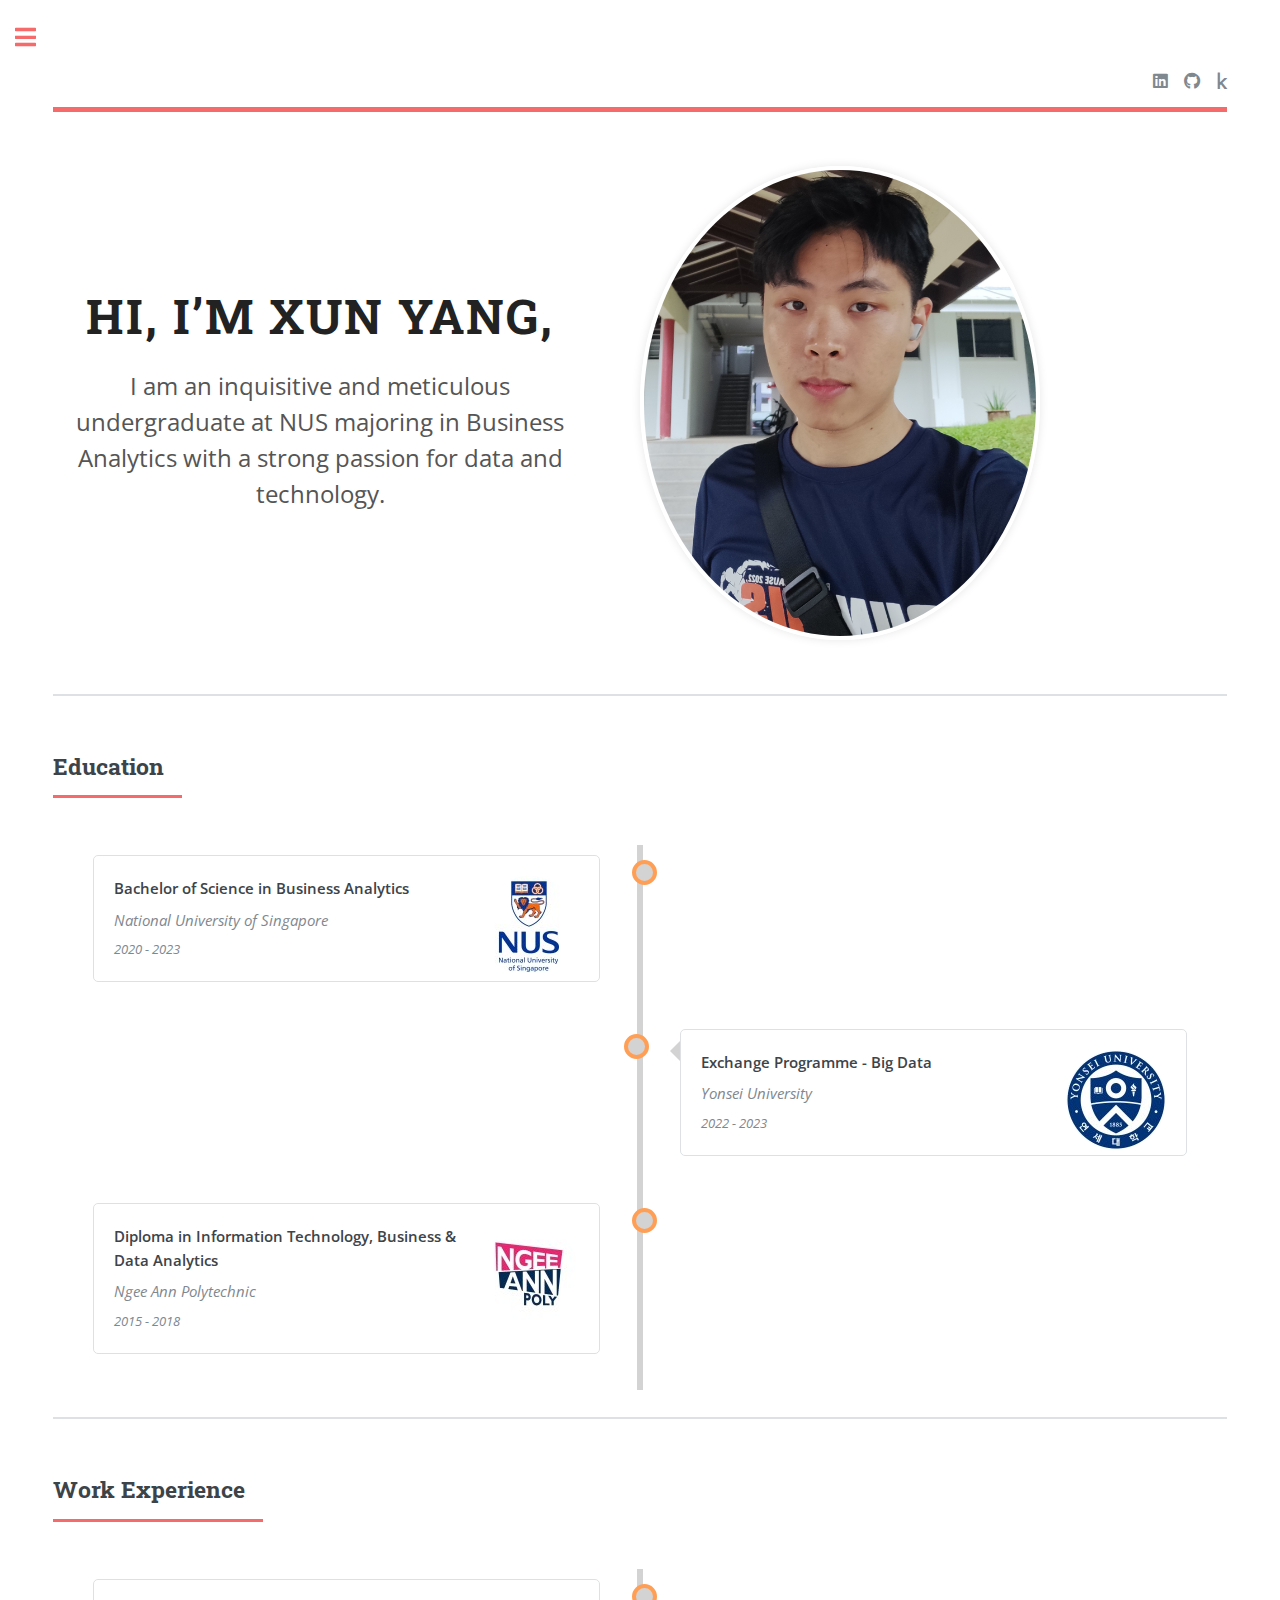
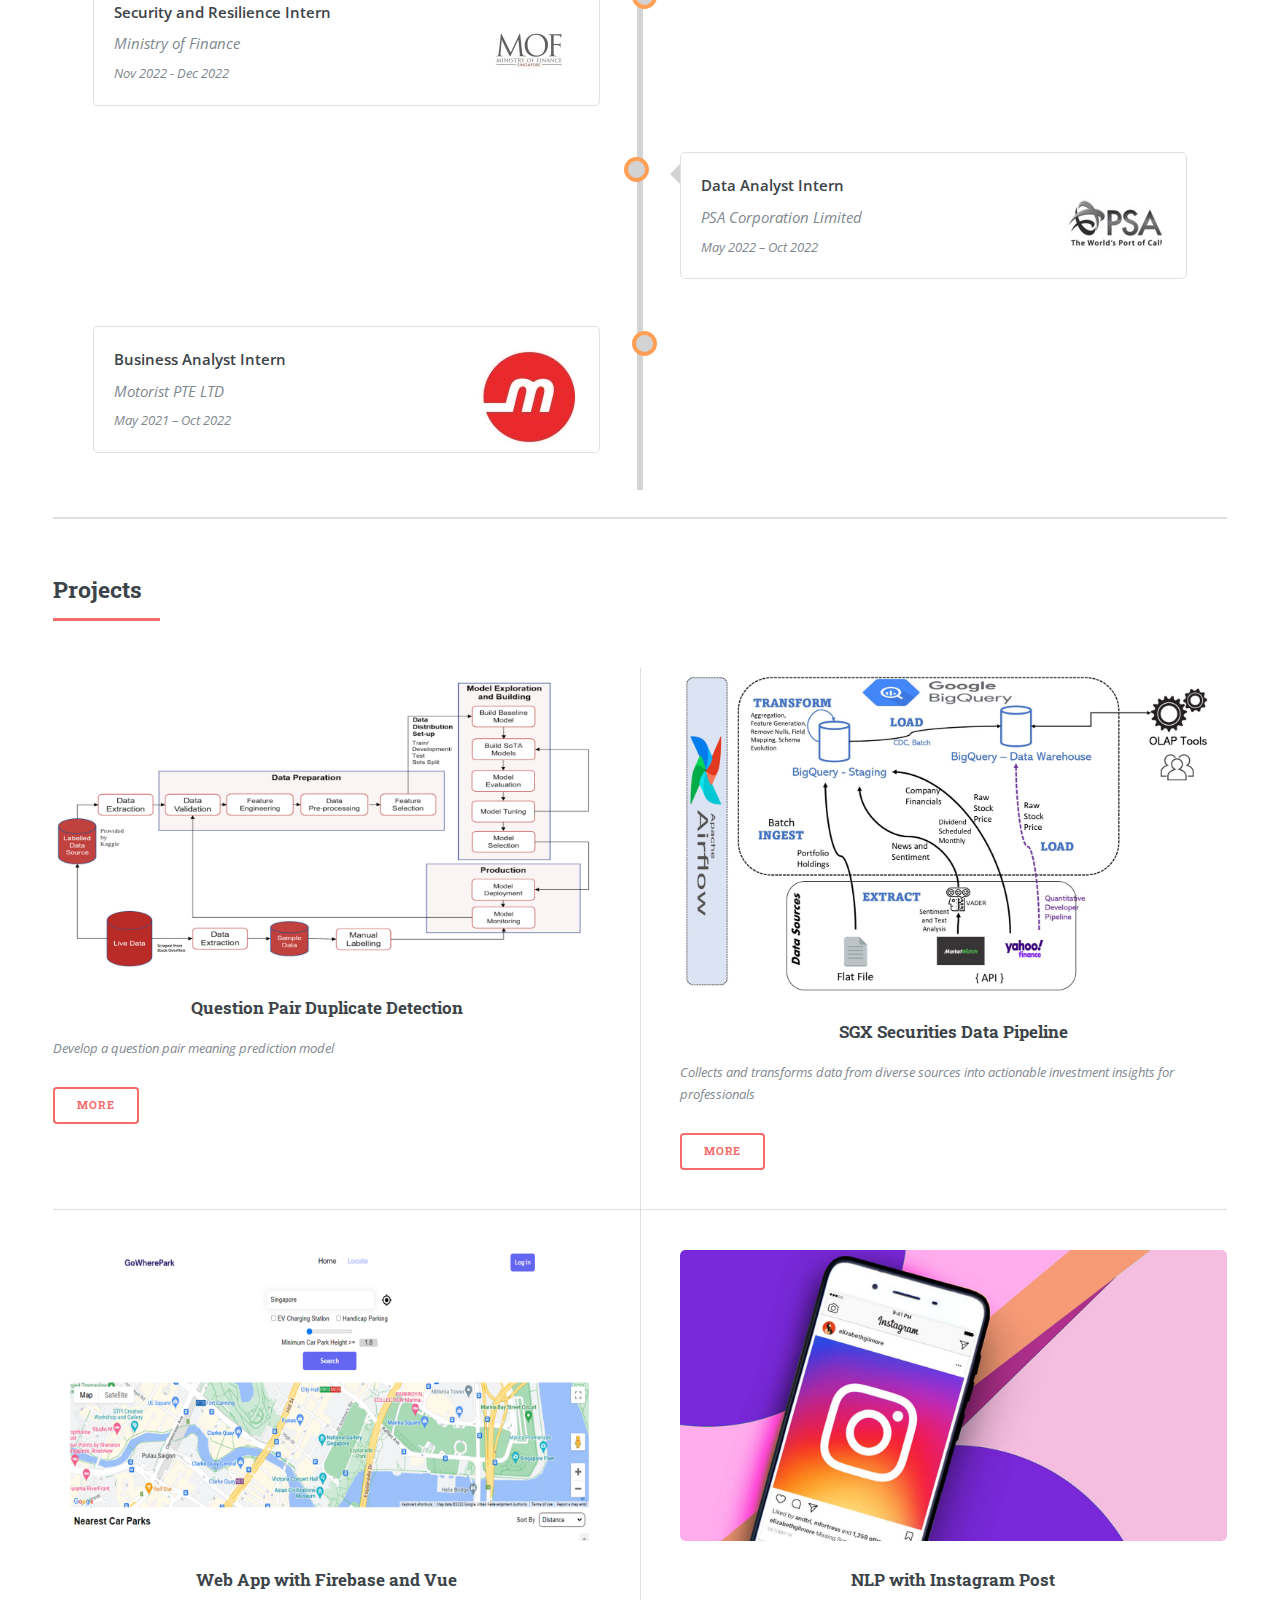
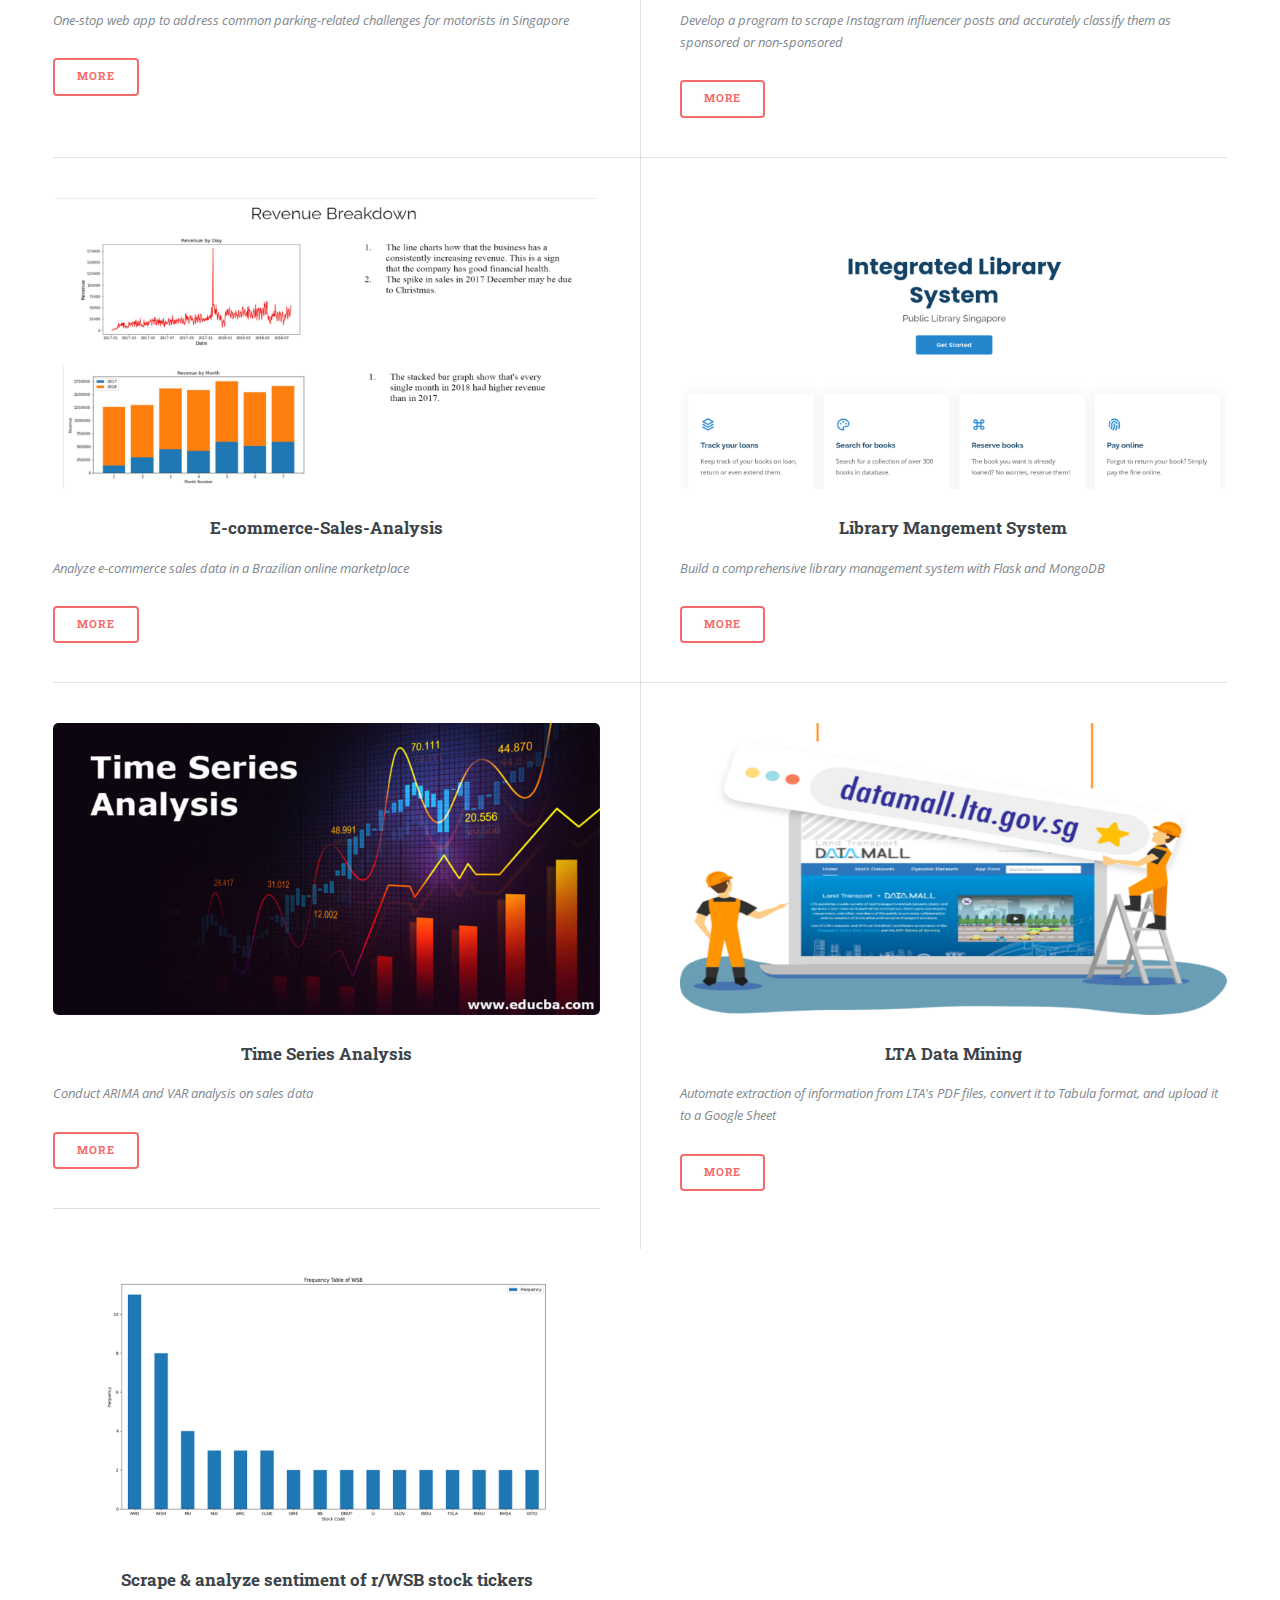
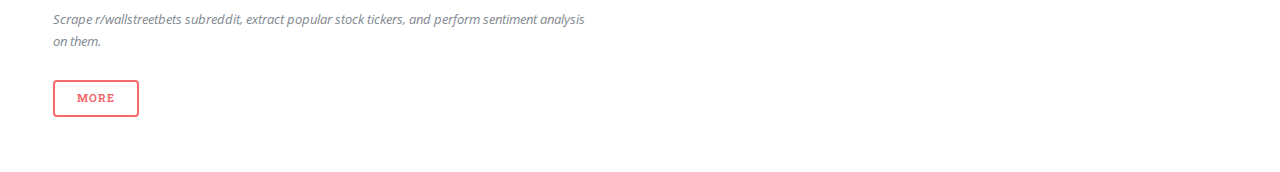
==== index.html @ 84472f0f "update" ====
<!DOCTYPE HTML>

<html>
	<head>
		<title>HomePage - XunYang</title>
		<meta charset="utf-8" />
		<meta name="viewport" content="width=device-width, initial-scale=1, user-scalable=no" />
		<link rel="stylesheet" href="assets/css/extra.css" />
		<link rel="stylesheet" href="assets/css/main.css" />
	</head>
	<body class="is-preload">

		<!-- Wrapper -->
			<div id="wrapper">

				<!-- Main -->
					<div id="main">
						<div class="inner">

							<!-- Header -->
								<header id="header">
									<ul class="icons">
										<li><a href="https://www.linkedin.com/in/tayxunyang/" class="icon brands fa-linkedin"><span class="label">Linkedin</span></a></li>
										<li><a href="https://github.com/ArizonaTay" class="icon brands fa-github"><span class="label">Github</span></a></li>
										<li><a href="https://www.kaggle.com/arizonatay" class="icon brands fa-kaggle"><span class="label">Kaggle</span></a></li>
					
									</ul>
								</header>
							<!-- Banner -->
							<section id="banner">
								<div class="content">
								  <h1>Hi, I’m Xun Yang,</h1>
								  <p>I am an inquisitive and meticulous undergraduate at NUS majoring in Business Analytics with a strong passion for data and technology.</p>
								</div>
								<div class="image">
								  <img src="images/Xun Yang.jpg" alt="Photo of Xun Yang">
								</div>
							  </section>

							<!-- Section -->
							<section>
								<header class="major">
								  <h2>Education</h2>
								</header>
								<div class="timeline">
								  <div class="container left">
									<div class="box">
									  <div class="box-content">
										<img src="images/nus.jpg" alt="National University of Singapore" style="float: right; margin: 0 0 1em 1em; width: 100px; height: 100px; border-radius: 50%;">
										<p style="font-size: 1.1em; margin-bottom: 0.5em;"><strong>Bachelor of Science in Business Analytics</strong></p>
										<p style="font-size: 1.1em; margin-bottom: 0.5em;"><em>National University of Singapore</em></p>
										<p style="font-size: 1em; margin-bottom: 0;"><em>2020 - 2023</em></p>
									  </div>
									</div>
								  </div>
								  <div class="container right">
									<div class="box">
									  <div class="box-content">
										<img src="images/yonsei.jpg" alt="Yonsei University" style="float: right; margin: 0 0 1em 1em; width: 100px; height: 100px; border-radius: 50%;">
										<p style="font-size: 1.1em; margin-bottom: 0.5em;"><strong>Exchange Programme - Big Data</strong></p>
										<p style="font-size: 1.1em; margin-bottom: 0.5em;"><em>Yonsei University</em></p>
										<p style="font-size: 1em; margin-bottom: 0;"><em>2022 - 2023</em></p>
									  </div>
									</div>
								  </div>
								  <div class="container left">
									<div class="box">
									  <div class="box-content">
										<img src="images/np.jpg" alt="Ngee Ann Polytechnic" style="float: right; margin: 0 0 1em 1em; width: 100px; height: 100px; border-radius: 50%;">
										<p style="font-size: 1.1em; margin-bottom: 0.5em;"><strong>Diploma in Information Technology, Business &amp; Data Analytics</strong></p>
										<p style="font-size: 1.1em; margin-bottom: 0.5em;"><em>Ngee Ann Polytechnic</em></p>
										<p style="font-size: 1em; margin-bottom: 0;"><em>2015 - 2018</em></p>
									  </div>
									</div>
								  </div>
								</div>
							  </section>
							  
							  <section>
								<header class="major">
								  <h2>Work Experience</h2>
								</header>
								<div class="timeline">
								  <div class="container left">
									<div class="box">
									  <div class="box-content">
										<img src="images/mof.jpg" alt="Ministry of Finance" style="float: right; margin: 0 0 1em 1em; width: 100px; height: 100px; border-radius: 50%;">
										<p style="font-size: 1.1em; margin-bottom: 0.5em;"><strong>Security and Resilience Intern</strong></p>
										<p style="font-size: 1.1em; margin-bottom: 0.5em;"><em>Ministry of Finance</em></p>
										<p style="font-size: 1em; margin-bottom: 0;"><em>Nov 2022 - Dec 2022</em></p>
									  </div>
									</div>
								  </div>
								  <div class="container right">
									<div class="box">
									  <div class="box-content">
										<img src="images/psa.jpg" alt="PSA Corporation Limited" style="float: right; margin: 0 0 1em 1em; width: 100px; height: 100px; border-radius: 50%;">
										<p style="font-size: 1.1em; margin-bottom: 0.5em;"><strong>Data Analyst Intern</strong></p>
										<p style="font-size: 1.1em; margin-bottom: 0.5em;"><em>PSA Corporation Limited</em></p>
										<p style="font-size: 1em; margin-bottom: 0;"><em>May 2022 – Oct 2022</em></p>
									  </div>
									</div>
								  </div>
								  <div class="container left">
									<div class="box">
									  <div class="box-content">
										<img src="images/motorist.jpg" alt="Motorist" style="float: right; margin: 0 0 1em 1em; width: 100px; height: 100px; border-radius: 50%;">
										<p style="font-size: 1.1em; margin-bottom: 0.5em;"><strong>Business Analyst Intern</strong></p>
										<p style="font-size: 1.1em; margin-bottom: 0.5em;"><em>Motorist PTE LTD</em></p>
										<p style="font-size: 1em; margin-bottom: 0;"><em>May 2021 – Oct 2022</em></p>
									  </div>
									</div>
								  </div>
								</div>
							  </section>
							  
							  <section>
								<header class="major">
									<h2>Projects</h2>
								</header>
								<div class="posts">
									<article>
										<a href="https://github.com/calvenjs/duplicate-questions-pair-detection" class="image"><img src="images/Duplicate_Question.PNG" alt="" /></a>
										<h3>Question Pair Duplicate Detection</h3>
										<p style="font-size: 1em; "><em>Develop a question pair meaning prediction model</em></p>

										<ul class="actions">
											<li><a href="https://github.com/calvenjs/duplicate-questions-pair-detection" class="button">More</a></li>
										</ul>
									</article>
									
									<article>
										<a href="https://github.com/calvenjs/SGXStockDataPipeline" class="image"><img src="images/SGX.png" alt="" /></a>
										<h3>SGX Securities Data Pipeline</h3>
										<p style="font-size: 1em; "><em>Collects and transforms data from diverse sources into actionable investment insights for professionals</em></p>
										<ul class="actions">
											<li><a href="https://github.com/calvenjs/SGXStockDataPipeline" class="button">More</a></li>
										</ul>
									</article>
									
									<article>
										<a href="https://github.com/clementyee303/gowherepark" class="image"><img src="images/vue.png" alt="" /></a>
										<h3>Web App with Firebase and Vue</h3>
										<p style="font-size: 1em; "><em>One-stop web app to address common parking-related challenges for motorists in Singapore</em></p>
										<ul class="actions">
											<li><a href="https://github.com/clementyee303/gowherepark" class="button">More</a></li>
										</ul>
									</article>
					
									<article>
										<a href="https://github.com/calvenjs/NLP-Influencers-Analysis" class="image"><img src="images/nlp.jpg" alt="" /></a>
										<h3>NLP with Instagram Post</h3>
										<p style="font-size: 1em; "><em>Develop a program to scrape Instagram influencer posts and accurately classify them as sponsored or non-sponsored</em></p>
										<ul class="actions">
											<li><a href="https://github.com/calvenjs/NLP-Influencers-Analysis" class="button">More</a></li>
										</ul>
									</article>
									
									<article>
										<a href="https://github.com/ArizonaTay/E-commerce-Sales-Analysis" class="image"><img src="images/ecom.png" alt="" /></a>
										<h3>E-commerce-Sales-Analysis</h3>
										<p style="font-size: 1em; "><em>Analyze e-commerce sales data in a Brazilian online marketplace</em></p>
										<ul class="actions">
											<li><a href="https://github.com/ArizonaTay/E-commerce-Sales-Analysis" class="button">More</a></li>
										</ul>
									</article>
									
									<article>
										<a href="https://github.com/ArizonaTay/ILS-System" class="image"><img src="images/library.png" alt="" /></a>
										<h3>Library Mangement System</h3>
										<p style="font-size: 1em; "><em>Build a comprehensive library management system with Flask and MongoDB</em></p>
										<ul class="actions">
											<li><a href="https://github.com/ArizonaTay/ILS-System" class="button">More</a></li>
										</ul>
									</article>
									<article>
										<a href="https://github.com/ArizonaTay/Time-Series-Analysis-Framework" class="image"><img src="images/time.jpg" alt="" /></a>
										<h3>Time Series Analysis</h3>
										<p style="font-size: 1em;"><em>Conduct ARIMA and VAR analysis on sales data</em></p>
										<ul class="actions">
											<li><a href="https://github.com/ArizonaTay/Time-Series-Analysis-Framework" class="button">More</a></li>
										</ul>
									</article>
									
									<article>
										<a href="https://github.com/ArizonaTay/LTA-Data-Retrieval-" class="image"><img src="images/lta.png" alt="" /></a>
										<h3>LTA Data Mining</h3>
										<p style="font-size: 1em;"><em>Automate extraction of information from LTA's PDF files, convert it to Tabula format, and upload it to a Google Sheet</em></p>
										<ul class="actions">
											<li><a href="https://github.com/ArizonaTay/LTA-Data-Retrieval-" class="button">More</a></li>
										</ul>
									</article>
									<article>
										<a href="https://github.com/ArizonaTay/WSB-Sentimental-Analysis" class="image"><img src="images/wsb.png" alt="" /></a>
										<h3>Scrape & analyze sentiment of r/WSB stock tickers</h3>
										<p style="font-size: 1em;"><em>Scrape r/wallstreetbets subreddit, extract popular stock tickers, and perform sentiment analysis on them.</em></p>
										<ul class="actions">
											<li><a ref="https://github.com/ArizonaTay/WSB-Sentimental-Analysis" class="button">More</a></li>
										</ul>
									</article>
									
									</div>
								</section>
								
							

			
						
									  	
								
			

						</div>
					</div>
				<!-- Sidebar -->
					<div id="sidebar">
						<div class="inner">
							<!-- Menu -->
								<nav id="menu">
									<header class="major">
										<h2>Menu</h2>
									</header>
									<ul>
										<li><a href="index.html">Homepage</a></li>
										<li><a href="https://arizonatay.github.io/XunYang/Resume.pdf" target=" _blank">Resume</a></li>
									</ul>
								</nav>
							<!-- Section -->
								<section>
									<header class="major">
										<h2>Contact Me</h2>
									</header>
									<ul class="contact">
										<li class="icon solid fa-envelope"><a href="#">gratzxy@gmail.com</a></li>
										<li class="icon solid fa-phone">8218 4129</li>
										<li class="icon solid fa-home">Singapore<br /></li>
									</ul>
								</section>
						</div>
					</div>

			</div>

		<!-- Scripts -->
			<script src="assets/js/jquery.min.js"></script>
			<script src="assets/js/browser.min.js"></script>
			<script src="assets/js/breakpoints.min.js"></script>
			<script src="assets/js/util.js"></script>
			<script src="assets/js/main.js"></script>
	</body>
</html>
---- assets/css/extra.css ----
* {
  box-sizing: border-box;
}

.box-image {
  position: absolute;
  top: 10px;
  right: 10px;
  transform: translate(-50%, -50%);
}


/* The actual timeline (the vertical ruler) */
.timeline {
  position: relative;
  max-width: 1200px;
  margin: 0 auto;
}

/* The actual timeline (the vertical ruler) */
.timeline::after {
  content: '';
  position: absolute;
  width: 6px;
  background-color: lightgrey;
  top: 0;
  bottom: 0;
  left: 50%;
  margin-left: -3px;
}

/* Container around content */
.container {
  padding: 10px 40px;
  position: relative;
  background-color: inherit;
  width: 50%;
}

/* The circles on the timeline */
.container::after {
  content: '';
  position: absolute;
  width: 25px;
  height: 25px;
  right: -17px;
  background-color: lightgrey;
  border: 4px solid #FF9F55;
  top: 15px;
  border-radius: 50%;
  z-index: 1;
}

/* Place the container to the left */
.left {
  left: 0;
}

/* Place the container to the right */
.right {
  left: 50%;
}

/* Add arrows to the left container (pointing right) */
.left::before {
  content: " ";
  height: 0;
  position: absolute;
  top: 22px;
  width: 0;
  z-index: 1;
  right: 30px;
  border: lightgrey;
  border-width: 10px 0 10px 10px;
  border-color: transparent transparent transparent lightgrey;
}

/* Add arrows to the right container (pointing left) */
.right::before {
  content: " ";
  height: 0;
  position: absolute;
  top: 22px;
  width: 0;
  z-index: 1;
  left: 30px;
  border: medium solid lightgrey;
  border-width: 10px 10px 10px 0;
  border-color: transparent lightgrey transparent transparent;
}

/* Fix the circle for containers on the right side */
.right::after {
  left: -16px;
}


/* Media queries - Responsive timeline on screens less than 600px wide */
@media screen and (max-width: 600px) {
/* Place the timelime to the left */
  .timeline::after {
    left: 31px;
  }

/* Full-width containers */
  .container {
    width: 100%;
    padding-left: 70px;
    padding-right: 25px;
  }

/* Make sure all circles are at the same spot */
  .left::after, .right::after {
    left: 15px;
  }

/* Make all right containers behave like the left ones */
  .right {
    left: 0%;
  }
}

.center {
  text-align: center;
}

#banner {
  display: flex;
  align-items: center;
  justify-content: center;
  text-align: center;
}

#banner .content {
  display: flex;
  flex-direction: column;
  align-items: center;
  max-width: 700px;
  margin: 50px 0;
}

#banner h1 {
  font-size: 3rem;
  margin-bottom: 20px;
  color: #222;
  font-weight: bold;
  text-transform: uppercase;
  letter-spacing: 2px;
}

#banner p {
  font-size: 1.5rem;
  line-height: 1.5;
  color: #555;
  margin-bottom: 30px;
  text-align: center;
}

#banner .image {
  display: flex;
  align-items: center;
  justify-content: center;
}

#banner img {
  max-width: 400px;
  width: 100%;
  height: auto;
  border-radius: 50%;
  border: 4px solid #fff;
  box-shadow: 0 0 10px rgba(0, 0, 0, 0.1);
}

.posts {
  display: flex;
  justify-content: space-between;
  flex-wrap: wrap;
}

.article {
  width: 48%;
  margin-bottom: 2%;
  padding: 2%;
  background-color: #f5f5f5;
  border: 1px solid #ddd;
}

.article img {
  display: block;
  max-width: 100%;
  height: auto;
  margin-bottom: 1.5em;
}

.article h3 {
  font-size: 1.3em;
  margin-bottom: 1em;
}

.article p {
  font-size: 1em;
  line-height: 1.5em;
  margin-bottom: 1.5em;
}

.article ul.actions {
  margin: 0;
  padding: 0;
  list-style: none;
}

.article ul.actions li {
  display: inline-block;
  margin-right: 0.5em;
}

.article ul.actions li:last-child {
  margin-right: 0;
}

.article .button {
  display: inline-block;
  padding: 0.75em 1.25em;
  background-color: #333;
  color: #fff;
  text-decoration: none;
  border-radius: 2px;
}
---- assets/css/main.css ----
@import url(fontawesome-all.min.css);
@import url("https://fonts.googleapis.com/css?family=Open+Sans:400,600,400italic,600italic|Roboto+Slab:400,700");
/*
	Editorial by HTML5 UP
	html5up.net | @ajlkn
	Free for personal and commercial use under the CCA 3.0 license (html5up.net/license)
*/
html, body, div, span, applet, object,
iframe, h1, h2, h3, h4, h5, h6, p, blockquote,
pre, a, abbr, acronym, address, big, cite,
code, del, dfn, em, img, ins, kbd, q, s, samp,
small, strike, strong, sub, sup, tt, var, b,
u, i, center, dl, dt, dd, ol, ul, li, fieldset,
form, label, legend, table, caption, tbody,
tfoot, thead, tr, th, td, article, aside,
canvas, details, embed, figure, figcaption,
footer, header, hgroup, menu, nav, output, ruby,
section, summary, time, mark, audio, video {
  margin: 0;
  padding: 0;
  border: 0;
  font-size: 100%;
  font: inherit;
  vertical-align: baseline; }

article, aside, details, figcaption, figure,
footer, header, hgroup, menu, nav, section {
  display: block; }

body {
  line-height: 1; }

ol, ul {
  list-style: none; }

blockquote, q {
  quotes: none; }
  blockquote:before, blockquote:after, q:before, q:after {
    content: '';
    content: none; }

table {
  border-collapse: collapse;
  border-spacing: 0; }

body {
  -webkit-text-size-adjust: none; }

mark {
  background-color: transparent;
  color: inherit; }

input::-moz-focus-inner {
  border: 0;
  padding: 0; }

input, select, textarea {
  -moz-appearance: none;
  -webkit-appearance: none;
  -ms-appearance: none;
  appearance: none; }

/* Basic */
@-ms-viewport {
  width: device-width; }

body {
  -ms-overflow-style: scrollbar; }

@media screen and (max-width: 480px) {
  html, body {
    min-width: 320px; } }

html {
  box-sizing: border-box; }

*, *:before, *:after {
  box-sizing: inherit; }

body {
  background: #ffffff; }
  body.is-preload *, body.is-preload *:before, body.is-preload *:after, body.is-resizing *, body.is-resizing *:before, body.is-resizing *:after {
    -moz-animation: none !important;
    -webkit-animation: none !important;
    -ms-animation: none !important;
    animation: none !important;
    -moz-transition: none !important;
    -webkit-transition: none !important;
    -ms-transition: none !important;
    transition: none !important; }

/* Type */
body, input, select, textarea {
  color: #7f888f;
  font-family: "Open Sans", sans-serif;
  font-size: 13pt;
  font-weight: 400;
  line-height: 1.65; }
  @media screen and (max-width: 1680px) {
    body, input, select, textarea {
      font-size: 11pt; } }
  @media screen and (max-width: 1280px) {
    body, input, select, textarea {
      font-size: 10pt; } }
  @media screen and (max-width: 360px) {
    body, input, select, textarea {
      font-size: 9pt; } }

a {
  -moz-transition: color 0.2s ease-in-out, border-bottom-color 0.2s ease-in-out;
  -webkit-transition: color 0.2s ease-in-out, border-bottom-color 0.2s ease-in-out;
  -ms-transition: color 0.2s ease-in-out, border-bottom-color 0.2s ease-in-out;
  transition: color 0.2s ease-in-out, border-bottom-color 0.2s ease-in-out;
  border-bottom: dotted 1px;
  color: #f56a6a;
  text-decoration: none; }
  a:hover {
    border-bottom-color: #f56a6a;
    color: #f56a6a !important; }
    a:hover strong {
      color: inherit; }

strong, b {
  color: #3d4449;
  font-weight: 600; }

em, i {
  font-style: italic; }

p {
  margin: 0 0 2em 0; }

h1, h2, h3, h4, h5, h6 {
  color: #3d4449;
  font-family: "Roboto Slab", serif;
  font-weight: 700;
  line-height: 1.5;
  margin: 0 0 1em 0; }
  h1 a, h2 a, h3 a, h4 a, h5 a, h6 a {
    color: inherit;
    text-decoration: none;
    border-bottom: 0; }

h1 {
  font-size: 4em;
  margin: 0 0 0.5em 0;
  line-height: 1.3; }

h2 {
  font-size: 1.75em; }

h3 {
  text-align: center;
  font-size: 1.25em; }

h4 {
  font-size: 1.1em; }

h5 {
  font-size: 0.9em; }

h6 {
  font-size: 0.7em; }

@media screen and (max-width: 1680px) {
  h1 {
    font-size: 3.5em; } }

@media screen and (max-width: 980px) {
  h1 {
    font-size: 3.25em; } }

@media screen and (max-width: 736px) {
  h1 {
    font-size: 2em;
    line-height: 1.4; }
  h2 {
    font-size: 1.5em; } }

sub {
  font-size: 0.8em;
  position: relative;
  top: 0.5em; }

sup {
  font-size: 0.8em;
  position: relative;
  top: -0.5em; }

blockquote {
  border-left: solid 3px rgba(210, 215, 217, 0.75);
  font-style: italic;
  margin: 0 0 2em 0;
  padding: 0.5em 0 0.5em 2em; }

code {
  background: rgba(230, 235, 237, 0.25);
  border-radius: 0.375em;
  border: solid 1px rgba(210, 215, 217, 0.75);
  font-family: "Courier New", monospace;
  font-size: 0.9em;
  margin: 0 0.25em;
  padding: 0.25em 0.65em; }

pre {
  -webkit-overflow-scrolling: touch;
  font-family: "Courier New", monospace;
  font-size: 0.9em;
  margin: 0 0 2em 0; }
  pre code {
    display: block;
    line-height: 1.75;
    padding: 1em 1.5em;
    overflow-x: auto; }

hr {
  border: 0;
  border-bottom: solid 1px rgba(210, 215, 217, 0.75);
  margin: 2em 0; }
  hr.major {
    margin: 3em 0; }

.align-left {
  text-align: left; }

.align-center {
  text-align: center; }

.align-right {
  text-align: right; }

/* Row */
.row {
  display: flex;
  flex-wrap: wrap;
  box-sizing: border-box;
  align-items: stretch; }
  .row > * {
    box-sizing: border-box; }
  .row.gtr-uniform > * > :last-child {
    margin-bottom: 0; }
  .row.aln-left {
    justify-content: flex-start; }
  .row.aln-center {
    justify-content: center; }
  .row.aln-right {
    justify-content: flex-end; }
  .row.aln-top {
    align-items: flex-start; }
  .row.aln-middle {
    align-items: center; }
  .row.aln-bottom {
    align-items: flex-end; }
  .row > .imp {
    order: -1; }
  .row > .col-1 {
    width: 8.33333%; }
  .row > .off-1 {
    margin-left: 8.33333%; }
  .row > .col-2 {
    width: 16.66667%; }
  .row > .off-2 {
    margin-left: 16.66667%; }
  .row > .col-3 {
    width: 25%; }
  .row > .off-3 {
    margin-left: 25%; }
  .row > .col-4 {
    width: 33.33333%; }
  .row > .off-4 {
    margin-left: 33.33333%; }
  .row > .col-5 {
    width: 41.66667%; }
  .row > .off-5 {
    margin-left: 41.66667%; }
  .row > .col-6 {
    width: 50%; }
  .row > .off-6 {
    margin-left: 50%; }
  .row > .col-7 {
    width: 58.33333%; }
  .row > .off-7 {
    margin-left: 58.33333%; }
  .row > .col-8 {
    width: 66.66667%; }
  .row > .off-8 {
    margin-left: 66.66667%; }
  .row > .col-9 {
    width: 75%; }
  .row > .off-9 {
    margin-left: 75%; }
  .row > .col-10 {
    width: 83.33333%; }
  .row > .off-10 {
    margin-left: 83.33333%; }
  .row > .col-11 {
    width: 91.66667%; }
  .row > .off-11 {
    margin-left: 91.66667%; }
  .row > .col-12 {
    width: 100%; }
  .row > .off-12 {
    margin-left: 100%; }
  .row.gtr-0 {
    margin-top: 0;
    margin-left: 0em; }
    .row.gtr-0 > * {
      padding: 0 0 0 0em; }
    .row.gtr-0.gtr-uniform {
      margin-top: 0em; }
      .row.gtr-0.gtr-uniform > * {
        padding-top: 0em; }
  .row.gtr-25 {
    margin-top: 0;
    margin-left: -0.375em; }
    .row.gtr-25 > * {
      padding: 0 0 0 0.375em; }
    .row.gtr-25.gtr-uniform {
      margin-top: -0.375em; }
      .row.gtr-25.gtr-uniform > * {
        padding-top: 0.375em; }
  .row.gtr-50 {
    margin-top: 0;
    margin-left: -0.75em; }
    .row.gtr-50 > * {
      padding: 0 0 0 0.75em; }
    .row.gtr-50.gtr-uniform {
      margin-top: -0.75em; }
      .row.gtr-50.gtr-uniform > * {
        padding-top: 0.75em; }
  .row {
    margin-top: 0;
    margin-left: -1.5em; }
    .row > * {
      padding: 0 0 0 1.5em; }
    .row.gtr-uniform {
      margin-top: -1.5em; }
      .row.gtr-uniform > * {
        padding-top: 1.5em; }
  .row.gtr-150 {
    margin-top: 0;
    margin-left: -2.25em; }
    .row.gtr-150 > * {
      padding: 0 0 0 2.25em; }
    .row.gtr-150.gtr-uniform {
      margin-top: -2.25em; }
      .row.gtr-150.gtr-uniform > * {
        padding-top: 2.25em; }
  .row.gtr-200 {
    margin-top: 0;
    margin-left: -3em; }
    .row.gtr-200 > * {
      padding: 0 0 0 3em; }
    .row.gtr-200.gtr-uniform {
      margin-top: -3em; }
      .row.gtr-200.gtr-uniform > * {
        padding-top: 3em; }
  @media screen and (max-width: 1680px) {
    .row {
      display: flex;
      flex-wrap: wrap;
      box-sizing: border-box;
      align-items: stretch; }
      .row > * {
        box-sizing: border-box; }
      .row.gtr-uniform > * > :last-child {
        margin-bottom: 0; }
      .row.aln-left {
        justify-content: flex-start; }
      .row.aln-center {
        justify-content: center; }
      .row.aln-right {
        justify-content: flex-end; }
      .row.aln-top {
        align-items: flex-start; }
      .row.aln-middle {
        align-items: center; }
      .row.aln-bottom {
        align-items: flex-end; }
      .row > .imp-xlarge {
        order: -1; }
      .row > .col-1-xlarge {
        width: 8.33333%; }
      .row > .off-1-xlarge {
        margin-left: 8.33333%; }
      .row > .col-2-xlarge {
        width: 16.66667%; }
      .row > .off-2-xlarge {
        margin-left: 16.66667%; }
      .row > .col-3-xlarge {
        width: 25%; }
      .row > .off-3-xlarge {
        margin-left: 25%; }
      .row > .col-4-xlarge {
        width: 33.33333%; }
      .row > .off-4-xlarge {
        margin-left: 33.33333%; }
      .row > .col-5-xlarge {
        width: 41.66667%; }
      .row > .off-5-xlarge {
        margin-left: 41.66667%; }
      .row > .col-6-xlarge {
        width: 50%; }
      .row > .off-6-xlarge {
        margin-left: 50%; }
      .row > .col-7-xlarge {
        width: 58.33333%; }
      .row > .off-7-xlarge {
        margin-left: 58.33333%; }
      .row > .col-8-xlarge {
        width: 66.66667%; }
      .row > .off-8-xlarge {
        margin-left: 66.66667%; }
      .row > .col-9-xlarge {
        width: 75%; }
      .row > .off-9-xlarge {
        margin-left: 75%; }
      .row > .col-10-xlarge {
        width: 83.33333%; }
      .row > .off-10-xlarge {
        margin-left: 83.33333%; }
      .row > .col-11-xlarge {
        width: 91.66667%; }
      .row > .off-11-xlarge {
        margin-left: 91.66667%; }
      .row > .col-12-xlarge {
        width: 100%; }
      .row > .off-12-xlarge {
        margin-left: 100%; }
      .row.gtr-0 {
        margin-top: 0;
        margin-left: 0em; }
        .row.gtr-0 > * {
          padding: 0 0 0 0em; }
        .row.gtr-0.gtr-uniform {
          margin-top: 0em; }
          .row.gtr-0.gtr-uniform > * {
            padding-top: 0em; }
      .row.gtr-25 {
        margin-top: 0;
        margin-left: -0.375em; }
        .row.gtr-25 > * {
          padding: 0 0 0 0.375em; }
        .row.gtr-25.gtr-uniform {
          margin-top: -0.375em; }
          .row.gtr-25.gtr-uniform > * {
            padding-top: 0.375em; }
      .row.gtr-50 {
        margin-top: 0;
        margin-left: -0.75em; }
        .row.gtr-50 > * {
          padding: 0 0 0 0.75em; }
        .row.gtr-50.gtr-uniform {
          margin-top: -0.75em; }
          .row.gtr-50.gtr-uniform > * {
            padding-top: 0.75em; }
      .row {
        margin-top: 0;
        margin-left: -1.5em; }
        .row > * {
          padding: 0 0 0 1.5em; }
        .row.gtr-uniform {
          margin-top: -1.5em; }
          .row.gtr-uniform > * {
            padding-top: 1.5em; }
      .row.gtr-150 {
        margin-top: 0;
        margin-left: -2.25em; }
        .row.gtr-150 > * {
          padding: 0 0 0 2.25em; }
        .row.gtr-150.gtr-uniform {
          margin-top: -2.25em; }
          .row.gtr-150.gtr-uniform > * {
            padding-top: 2.25em; }
      .row.gtr-200 {
        margin-top: 0;
        margin-left: -3em; }
        .row.gtr-200 > * {
          padding: 0 0 0 3em; }
        .row.gtr-200.gtr-uniform {
          margin-top: -3em; }
          .row.gtr-200.gtr-uniform > * {
            padding-top: 3em; } }
  @media screen and (max-width: 1280px) {
    .row {
      display: flex;
      flex-wrap: wrap;
      box-sizing: border-box;
      align-items: stretch; }
      .row > * {
        box-sizing: border-box; }
      .row.gtr-uniform > * > :last-child {
        margin-bottom: 0; }
      .row.aln-left {
        justify-content: flex-start; }
      .row.aln-center {
        justify-content: center; }
      .row.aln-right {
        justify-content: flex-end; }
      .row.aln-top {
        align-items: flex-start; }
      .row.aln-middle {
        align-items: center; }
      .row.aln-bottom {
        align-items: flex-end; }
      .row > .imp-large {
        order: -1; }
      .row > .col-1-large {
        width: 8.33333%; }
      .row > .off-1-large {
        margin-left: 8.33333%; }
      .row > .col-2-large {
        width: 16.66667%; }
      .row > .off-2-large {
        margin-left: 16.66667%; }
      .row > .col-3-large {
        width: 25%; }
      .row > .off-3-large {
        margin-left: 25%; }
      .row > .col-4-large {
        width: 33.33333%; }
      .row > .off-4-large {
        margin-left: 33.33333%; }
      .row > .col-5-large {
        width: 41.66667%; }
      .row > .off-5-large {
        margin-left: 41.66667%; }
      .row > .col-6-large {
        width: 50%; }
      .row > .off-6-large {
        margin-left: 50%; }
      .row > .col-7-large {
        width: 58.33333%; }
      .row > .off-7-large {
        margin-left: 58.33333%; }
      .row > .col-8-large {
        width: 66.66667%; }
      .row > .off-8-large {
        margin-left: 66.66667%; }
      .row > .col-9-large {
        width: 75%; }
      .row > .off-9-large {
        margin-left: 75%; }
      .row > .col-10-large {
        width: 83.33333%; }
      .row > .off-10-large {
        margin-left: 83.33333%; }
      .row > .col-11-large {
        width: 91.66667%; }
      .row > .off-11-large {
        margin-left: 91.66667%; }
      .row > .col-12-large {
        width: 100%; }
      .row > .off-12-large {
        margin-left: 100%; }
      .row.gtr-0 {
        margin-top: 0;
        margin-left: 0em; }
        .row.gtr-0 > * {
          padding: 0 0 0 0em; }
        .row.gtr-0.gtr-uniform {
          margin-top: 0em; }
          .row.gtr-0.gtr-uniform > * {
            padding-top: 0em; }
      .row.gtr-25 {
        margin-top: 0;
        margin-left: -0.375em; }
        .row.gtr-25 > * {
          padding: 0 0 0 0.375em; }
        .row.gtr-25.gtr-uniform {
          margin-top: -0.375em; }
          .row.gtr-25.gtr-uniform > * {
            padding-top: 0.375em; }
      .row.gtr-50 {
        margin-top: 0;
        margin-left: -0.75em; }
        .row.gtr-50 > * {
          padding: 0 0 0 0.75em; }
        .row.gtr-50.gtr-uniform {
          margin-top: -0.75em; }
          .row.gtr-50.gtr-uniform > * {
            padding-top: 0.75em; }
      .row {
        margin-top: 0;
        margin-left: -1.5em; }
        .row > * {
          padding: 0 0 0 1.5em; }
        .row.gtr-uniform {
          margin-top: -1.5em; }
          .row.gtr-uniform > * {
            padding-top: 1.5em; }
      .row.gtr-150 {
        margin-top: 0;
        margin-left: -2.25em; }
        .row.gtr-150 > * {
          padding: 0 0 0 2.25em; }
        .row.gtr-150.gtr-uniform {
          margin-top: -2.25em; }
          .row.gtr-150.gtr-uniform > * {
            padding-top: 2.25em; }
      .row.gtr-200 {
        margin-top: 0;
        margin-left: -3em; }
        .row.gtr-200 > * {
          padding: 0 0 0 3em; }
        .row.gtr-200.gtr-uniform {
          margin-top: -3em; }
          .row.gtr-200.gtr-uniform > * {
            padding-top: 3em; } }
  @media screen and (max-width: 980px) {
    .row {
      display: flex;
      flex-wrap: wrap;
      box-sizing: border-box;
      align-items: stretch; }
      .row > * {
        box-sizing: border-box; }
      .row.gtr-uniform > * > :last-child {
        margin-bottom: 0; }
      .row.aln-left {
        justify-content: flex-start; }
      .row.aln-center {
        justify-content: center; }
      .row.aln-right {
        justify-content: flex-end; }
      .row.aln-top {
        align-items: flex-start; }
      .row.aln-middle {
        align-items: center; }
      .row.aln-bottom {
        align-items: flex-end; }
      .row > .imp-medium {
        order: -1; }
      .row > .col-1-medium {
        width: 8.33333%; }
      .row > .off-1-medium {
        margin-left: 8.33333%; }
      .row > .col-2-medium {
        width: 16.66667%; }
      .row > .off-2-medium {
        margin-left: 16.66667%; }
      .row > .col-3-medium {
        width: 25%; }
      .row > .off-3-medium {
        margin-left: 25%; }
      .row > .col-4-medium {
        width: 33.33333%; }
      .row > .off-4-medium {
        margin-left: 33.33333%; }
      .row > .col-5-medium {
        width: 41.66667%; }
      .row > .off-5-medium {
        margin-left: 41.66667%; }
      .row > .col-6-medium {
        width: 50%; }
      .row > .off-6-medium {
        margin-left: 50%; }
      .row > .col-7-medium {
        width: 58.33333%; }
      .row > .off-7-medium {
        margin-left: 58.33333%; }
      .row > .col-8-medium {
        width: 66.66667%; }
      .row > .off-8-medium {
        margin-left: 66.66667%; }
      .row > .col-9-medium {
        width: 75%; }
      .row > .off-9-medium {
        margin-left: 75%; }
      .row > .col-10-medium {
        width: 83.33333%; }
      .row > .off-10-medium {
        margin-left: 83.33333%; }
      .row > .col-11-medium {
        width: 91.66667%; }
      .row > .off-11-medium {
        margin-left: 91.66667%; }
      .row > .col-12-medium {
        width: 100%; }
      .row > .off-12-medium {
        margin-left: 100%; }
      .row.gtr-0 {
        margin-top: 0;
        margin-left: 0em; }
        .row.gtr-0 > * {
          padding: 0 0 0 0em; }
        .row.gtr-0.gtr-uniform {
          margin-top: 0em; }
          .row.gtr-0.gtr-uniform > * {
            padding-top: 0em; }
      .row.gtr-25 {
        margin-top: 0;
        margin-left: -0.375em; }
        .row.gtr-25 > * {
          padding: 0 0 0 0.375em; }
        .row.gtr-25.gtr-uniform {
          margin-top: -0.375em; }
          .row.gtr-25.gtr-uniform > * {
            padding-top: 0.375em; }
      .row.gtr-50 {
        margin-top: 0;
        margin-left: -0.75em; }
        .row.gtr-50 > * {
          padding: 0 0 0 0.75em; }
        .row.gtr-50.gtr-uniform {
          margin-top: -0.75em; }
          .row.gtr-50.gtr-uniform > * {
            padding-top: 0.75em; }
      .row {
        margin-top: 0;
        margin-left: -1.5em; }
        .row > * {
          padding: 0 0 0 1.5em; }
        .row.gtr-uniform {
          margin-top: -1.5em; }
          .row.gtr-uniform > * {
            padding-top: 1.5em; }
      .row.gtr-150 {
        margin-top: 0;
        margin-left: -2.25em; }
        .row.gtr-150 > * {
          padding: 0 0 0 2.25em; }
        .row.gtr-150.gtr-uniform {
          margin-top: -2.25em; }
          .row.gtr-150.gtr-uniform > * {
            padding-top: 2.25em; }
      .row.gtr-200 {
        margin-top: 0;
        margin-left: -3em; }
        .row.gtr-200 > * {
          padding: 0 0 0 3em; }
        .row.gtr-200.gtr-uniform {
          margin-top: -3em; }
          .row.gtr-200.gtr-uniform > * {
            padding-top: 3em; } }
  @media screen and (max-width: 736px) {
    .row {
      display: flex;
      flex-wrap: wrap;
      box-sizing: border-box;
      align-items: stretch; }
      .row > * {
        box-sizing: border-box; }
      .row.gtr-uniform > * > :last-child {
        margin-bottom: 0; }
      .row.aln-left {
        justify-content: flex-start; }
      .row.aln-center {
        justify-content: center; }
      .row.aln-right {
        justify-content: flex-end; }
      .row.aln-top {
        align-items: flex-start; }
      .row.aln-middle {
        align-items: center; }
      .row.aln-bottom {
        align-items: flex-end; }
      .row > .imp-small {
        order: -1; }
      .row > .col-1-small {
        width: 8.33333%; }
      .row > .off-1-small {
        margin-left: 8.33333%; }
      .row > .col-2-small {
        width: 16.66667%; }
      .row > .off-2-small {
        margin-left: 16.66667%; }
      .row > .col-3-small {
        width: 25%; }
      .row > .off-3-small {
        margin-left: 25%; }
      .row > .col-4-small {
        width: 33.33333%; }
      .row > .off-4-small {
        margin-left: 33.33333%; }
      .row > .col-5-small {
        width: 41.66667%; }
      .row > .off-5-small {
        margin-left: 41.66667%; }
      .row > .col-6-small {
        width: 50%; }
      .row > .off-6-small {
        margin-left: 50%; }
      .row > .col-7-small {
        width: 58.33333%; }
      .row > .off-7-small {
        margin-left: 58.33333%; }
      .row > .col-8-small {
        width: 66.66667%; }
      .row > .off-8-small {
        margin-left: 66.66667%; }
      .row > .col-9-small {
        width: 75%; }
      .row > .off-9-small {
        margin-left: 75%; }
      .row > .col-10-small {
        width: 83.33333%; }
      .row > .off-10-small {
        margin-left: 83.33333%; }
      .row > .col-11-small {
        width: 91.66667%; }
      .row > .off-11-small {
        margin-left: 91.66667%; }
      .row > .col-12-small {
        width: 100%; }
      .row > .off-12-small {
        margin-left: 100%; }
      .row.gtr-0 {
        margin-top: 0;
        margin-left: 0em; }
        .row.gtr-0 > * {
          padding: 0 0 0 0em; }
        .row.gtr-0.gtr-uniform {
          margin-top: 0em; }
          .row.gtr-0.gtr-uniform > * {
            padding-top: 0em; }
      .row.gtr-25 {
        margin-top: 0;
        margin-left: -0.375em; }
        .row.gtr-25 > * {
          padding: 0 0 0 0.375em; }
        .row.gtr-25.gtr-uniform {
          margin-top: -0.375em; }
          .row.gtr-25.gtr-uniform > * {
            padding-top: 0.375em; }
      .row.gtr-50 {
        margin-top: 0;
        margin-left: -0.75em; }
        .row.gtr-50 > * {
          padding: 0 0 0 0.75em; }
        .row.gtr-50.gtr-uniform {
          margin-top: -0.75em; }
          .row.gtr-50.gtr-uniform > * {
            padding-top: 0.75em; }
      .row {
        margin-top: 0;
        margin-left: -1.5em; }
        .row > * {
          padding: 0 0 0 1.5em; }
        .row.gtr-uniform {
          margin-top: -1.5em; }
          .row.gtr-uniform > * {
            padding-top: 1.5em; }
      .row.gtr-150 {
        margin-top: 0;
        margin-left: -2.25em; }
        .row.gtr-150 > * {
          padding: 0 0 0 2.25em; }
        .row.gtr-150.gtr-uniform {
          margin-top: -2.25em; }
          .row.gtr-150.gtr-uniform > * {
            padding-top: 2.25em; }
      .row.gtr-200 {
        margin-top: 0;
        margin-left: -3em; }
        .row.gtr-200 > * {
          padding: 0 0 0 3em; }
        .row.gtr-200.gtr-uniform {
          margin-top: -3em; }
          .row.gtr-200.gtr-uniform > * {
            padding-top: 3em; } }
  @media screen and (max-width: 480px) {
    .row {
      display: flex;
      flex-wrap: wrap;
      box-sizing: border-box;
      align-items: stretch; }
      .row > * {
        box-sizing: border-box; }
      .row.gtr-uniform > * > :last-child {
        margin-bottom: 0; }
      .row.aln-left {
        justify-content: flex-start; }
      .row.aln-center {
        justify-content: center; }
      .row.aln-right {
        justify-content: flex-end; }
      .row.aln-top {
        align-items: flex-start; }
      .row.aln-middle {
        align-items: center; }
      .row.aln-bottom {
        align-items: flex-end; }
      .row > .imp-xsmall {
        order: -1; }
      .row > .col-1-xsmall {
        width: 8.33333%; }
      .row > .off-1-xsmall {
        margin-left: 8.33333%; }
      .row > .col-2-xsmall {
        width: 16.66667%; }
      .row > .off-2-xsmall {
        margin-left: 16.66667%; }
      .row > .col-3-xsmall {
        width: 25%; }
      .row > .off-3-xsmall {
        margin-left: 25%; }
      .row > .col-4-xsmall {
        width: 33.33333%; }
      .row > .off-4-xsmall {
        margin-left: 33.33333%; }
      .row > .col-5-xsmall {
        width: 41.66667%; }
      .row > .off-5-xsmall {
        margin-left: 41.66667%; }
      .row > .col-6-xsmall {
        width: 50%; }
      .row > .off-6-xsmall {
        margin-left: 50%; }
      .row > .col-7-xsmall {
        width: 58.33333%; }
      .row > .off-7-xsmall {
        margin-left: 58.33333%; }
      .row > .col-8-xsmall {
        width: 66.66667%; }
      .row > .off-8-xsmall {
        margin-left: 66.66667%; }
      .row > .col-9-xsmall {
        width: 75%; }
      .row > .off-9-xsmall {
        margin-left: 75%; }
      .row > .col-10-xsmall {
        width: 83.33333%; }
      .row > .off-10-xsmall {
        margin-left: 83.33333%; }
      .row > .col-11-xsmall {
        width: 91.66667%; }
      .row > .off-11-xsmall {
        margin-left: 91.66667%; }
      .row > .col-12-xsmall {
        width: 100%; }
      .row > .off-12-xsmall {
        margin-left: 100%; }
      .row.gtr-0 {
        margin-top: 0;
        margin-left: 0em; }
        .row.gtr-0 > * {
          padding: 0 0 0 0em; }
        .row.gtr-0.gtr-uniform {
          margin-top: 0em; }
          .row.gtr-0.gtr-uniform > * {
            padding-top: 0em; }
      .row.gtr-25 {
        margin-top: 0;
        margin-left: -0.375em; }
        .row.gtr-25 > * {
          padding: 0 0 0 0.375em; }
        .row.gtr-25.gtr-uniform {
          margin-top: -0.375em; }
          .row.gtr-25.gtr-uniform > * {
            padding-top: 0.375em; }
      .row.gtr-50 {
        margin-top: 0;
        margin-left: -0.75em; }
        .row.gtr-50 > * {
          padding: 0 0 0 0.75em; }
        .row.gtr-50.gtr-uniform {
          margin-top: -0.75em; }
          .row.gtr-50.gtr-uniform > * {
            padding-top: 0.75em; }
      .row {
        margin-top: 0;
        margin-left: -1.5em; }
        .row > * {
          padding: 0 0 0 1.5em; }
        .row.gtr-uniform {
          margin-top: -1.5em; }
          .row.gtr-uniform > * {
            padding-top: 1.5em; }
      .row.gtr-150 {
        margin-top: 0;
        margin-left: -2.25em; }
        .row.gtr-150 > * {
          padding: 0 0 0 2.25em; }
        .row.gtr-150.gtr-uniform {
          margin-top: -2.25em; }
          .row.gtr-150.gtr-uniform > * {
            padding-top: 2.25em; }
      .row.gtr-200 {
        margin-top: 0;
        margin-left: -3em; }
        .row.gtr-200 > * {
          padding: 0 0 0 3em; }
        .row.gtr-200.gtr-uniform {
          margin-top: -3em; }
          .row.gtr-200.gtr-uniform > * {
            padding-top: 3em; } }

/* Section/Article */
section.special, article.special {
  text-align: center; }

header p {
  font-family: "Roboto Slab", serif;
  font-size: 1em;
  font-weight: 400;
  letter-spacing: 0.075em;
  margin-top: -0.5em;
  text-transform: uppercase; }

header.major > :last-child {
  border-bottom: solid 3px #f56a6a;
  display: inline-block;
  margin: 0 0 2em 0;
  padding: 0 0.75em 0.5em 0; }

header.main > :last-child {
  margin: 0 0 1em 0; }

/* Form */
form {
  margin: 0 0 2em 0; }

label {
  color: #3d4449;
  display: block;
  font-size: 0.9em;
  font-weight: 600;
  margin: 0 0 1em 0; }

input[type="text"],
input[type="password"],
input[type="email"],
input[type="tel"],
input[type="search"],
input[type="url"],
select,
textarea {
  -moz-appearance: none;
  -webkit-appearance: none;
  -ms-appearance: none;
  appearance: none;
  background: #ffffff;
  border-radius: 0.375em;
  border: none;
  border: solid 1px rgba(210, 215, 217, 0.75);
  color: inherit;
  display: block;
  outline: 0;
  padding: 0 1em;
  text-decoration: none;
  width: 100%; }
  input[type="text"]:invalid,
  input[type="password"]:invalid,
  input[type="email"]:invalid,
  input[type="tel"]:invalid,
  input[type="search"]:invalid,
  input[type="url"]:invalid,
  select:invalid,
  textarea:invalid {
    box-shadow: none; }
  input[type="text"]:focus,
  input[type="password"]:focus,
  input[type="email"]:focus,
  input[type="tel"]:focus,
  input[type="search"]:focus,
  input[type="url"]:focus,
  select:focus,
  textarea:focus {
    border-color: #f56a6a;
    box-shadow: 0 0 0 1px #f56a6a; }

select {
  background-image: url("data:image/svg+xml;charset=utf8,%3Csvg xmlns='http://www.w3.org/2000/svg' width='40' height='40' preserveAspectRatio='none' viewBox='0 0 40 40'%3E%3Cpath d='M9.4,12.3l10.4,10.4l10.4-10.4c0.2-0.2,0.5-0.4,0.9-0.4c0.3,0,0.6,0.1,0.9,0.4l3.3,3.3c0.2,0.2,0.4,0.5,0.4,0.9 c0,0.4-0.1,0.6-0.4,0.9L20.7,31.9c-0.2,0.2-0.5,0.4-0.9,0.4c-0.3,0-0.6-0.1-0.9-0.4L4.3,17.3c-0.2-0.2-0.4-0.5-0.4-0.9 c0-0.4,0.1-0.6,0.4-0.9l3.3-3.3c0.2-0.2,0.5-0.4,0.9-0.4S9.1,12.1,9.4,12.3z' fill='rgba(210, 215, 217, 0.75)' /%3E%3C/svg%3E");
  background-size: 1.25em;
  background-repeat: no-repeat;
  background-position: calc(100% - 1em) center;
  height: 2.75em;
  padding-right: 2.75em;
  text-overflow: ellipsis; }
  select option {
    color: #3d4449;
    background: #ffffff; }
  select:focus::-ms-value {
    background-color: transparent; }
  select::-ms-expand {
    display: none; }

input[type="text"],
input[type="password"],
input[type="email"],
input[type="tel"],
input[type="search"],
input[type="url"],
select {
  height: 2.75em; }

textarea {
  padding: 0.75em 1em; }

input[type="checkbox"],
input[type="radio"] {
  -moz-appearance: none;
  -webkit-appearance: none;
  -ms-appearance: none;
  appearance: none;
  display: block;
  float: left;
  margin-right: -2em;
  opacity: 0;
  width: 1em;
  z-index: -1; }
  input[type="checkbox"] + label,
  input[type="radio"] + label {
    text-decoration: none;
    color: #7f888f;
    cursor: pointer;
    display: inline-block;
    font-size: 1em;
    font-weight: 400;
    padding-left: 2.4em;
    padding-right: 0.75em;
    position: relative; }
    input[type="checkbox"] + label:before,
    input[type="radio"] + label:before {
      -moz-osx-font-smoothing: grayscale;
      -webkit-font-smoothing: antialiased;
      display: inline-block;
      font-style: normal;
      font-variant: normal;
      text-rendering: auto;
      line-height: 1;
      text-transform: none !important;
      font-family: 'Font Awesome 5 Free';
      font-weight: 900; }
    input[type="checkbox"] + label:before,
    input[type="radio"] + label:before {
      background: #ffffff;
      border-radius: 0.375em;
      border: solid 1px rgba(210, 215, 217, 0.75);
      content: '';
      display: inline-block;
      font-size: 0.8em;
      height: 2.0625em;
      left: 0;
      line-height: 2.0625em;
      position: absolute;
      text-align: center;
      top: 0;
      width: 2.0625em; }
  input[type="checkbox"]:checked + label:before,
  input[type="radio"]:checked + label:before {
    background: #3d4449;
    border-color: #3d4449;
    color: #ffffff;
    content: '\f00c'; }
  input[type="checkbox"]:focus + label:before,
  input[type="radio"]:focus + label:before {
    border-color: #f56a6a;
    box-shadow: 0 0 0 1px #f56a6a; }

input[type="checkbox"] + label:before {
  border-radius: 0.375em; }

input[type="radio"] + label:before {
  border-radius: 100%; }

::-webkit-input-placeholder {
  color: #9fa3a6 !important;
  opacity: 1.0; }

:-moz-placeholder {
  color: #9fa3a6 !important;
  opacity: 1.0; }

::-moz-placeholder {
  color: #9fa3a6 !important;
  opacity: 1.0; }

:-ms-input-placeholder {
  color: #9fa3a6 !important;
  opacity: 1.0; }

/* Box */
.box {
  border-radius: 0.375em;
  border: solid 1px rgba(210, 215, 217, 0.75);
  margin-bottom: 2em;
  padding: 1.5em; }
  .box > :last-child,
  .box > :last-child > :last-child,
  .box > :last-child > :last-child > :last-child {
    margin-bottom: 0; }
  .box.alt {
    border: 0;
    border-radius: 0;
    padding: 0; }

/* Icon */
.icon {
  text-decoration: none;
  border-bottom: none;
  position: relative; }
  .icon:before {
    -moz-osx-font-smoothing: grayscale;
    -webkit-font-smoothing: antialiased;
    display: inline-block;
    font-style: normal;
    font-variant: normal;
    text-rendering: auto;
    line-height: 1;
    text-transform: none !important;
    font-family: 'Font Awesome 5 Free';
    font-weight: 400; }
  .icon > .label {
    display: none; }
  .icon:before {
    line-height: inherit; }
  .icon.solid:before {
    font-weight: 900; }
  .icon.brands:before {
    font-family: 'Font Awesome 5 Brands'; }

/* Image */
.image {
  border-radius: 0.375em;
  border: 0;
  display: inline-block;
  position: relative; }
  .image img {
    border-radius: 0.375em;
    display: block; }
  .image.left, .image.right {
    max-width: 40%; }
    .image.left img, .image.right img {
      width: 100%; }
  .image.left {
    float: left;
    padding: 0 1.5em 1em 0;
    top: 0.25em; }
  .image.right {
    float: right;
    padding: 0 0 1em 1.5em;
    top: 0.25em; }
  .image.fit {
    display: block;
    margin: 0 0 2em 0;
    width: 100%; }
    .image.fit img {
      width: 100%; }
  .image.main {
    display: block;
    margin: 0 0 3em 0;
    width: 100%; }
    .image.main img {
      width: 100%; }

a.image {
  overflow: hidden; }
  a.image img {
    -moz-transition: -moz-transform 0.2s ease;
    -webkit-transition: -webkit-transform 0.2s ease;
    -ms-transition: -ms-transform 0.2s ease;
    transition: transform 0.2s ease; }
  a.image:hover img {
    -moz-transform: scale(1.075);
    -webkit-transform: scale(1.075);
    -ms-transform: scale(1.075);
    transform: scale(1.075); }

/* List */
ol {
  list-style: decimal;
  margin: 0 0 2em 0;
  padding-left: 1.25em; }
  ol li {
    padding-left: 0.25em; }

ul {
  list-style: disc;
  margin: 0 0 2em 0;
  padding-left: 1em; }
  ul li {
    padding-left: 0.5em; }
  ul.alt {
    list-style: none;
    padding-left: 0; }
    ul.alt li {
      border-top: solid 1px rgba(210, 215, 217, 0.75);
      padding: 0.5em 0; }
      ul.alt li:first-child {
        border-top: 0;
        padding-top: 0; }

dl {
  margin: 0 0 2em 0; }
  dl dt {
    display: block;
    font-weight: 600;
    margin: 0 0 1em 0; }
  dl dd {
    margin-left: 2em; }

/* Actions */
ul.actions {
  display: -moz-flex;
  display: -webkit-flex;
  display: -ms-flex;
  display: flex;
  cursor: default;
  list-style: none;
  margin-left: -1em;
  padding-left: 0; }
  ul.actions li {
    padding: 0 0 0 1em;
    vertical-align: middle; }
  ul.actions.special {
    -moz-justify-content: center;
    -webkit-justify-content: center;
    -ms-justify-content: center;
    justify-content: center;
    width: 100%;
    margin-left: 0; }
    ul.actions.special li:first-child {
      padding-left: 0; }
  ul.actions.stacked {
    -moz-flex-direction: column;
    -webkit-flex-direction: column;
    -ms-flex-direction: column;
    flex-direction: column;
    margin-left: 0; }
    ul.actions.stacked li {
      padding: 1.3em 0 0 0; }
      ul.actions.stacked li:first-child {
        padding-top: 0; }
  ul.actions.fit {
    width: calc(100% + 1em); }
    ul.actions.fit li {
      -moz-flex-grow: 1;
      -webkit-flex-grow: 1;
      -ms-flex-grow: 1;
      flex-grow: 1;
      -moz-flex-shrink: 1;
      -webkit-flex-shrink: 1;
      -ms-flex-shrink: 1;
      flex-shrink: 1;
      width: 100%; }
      ul.actions.fit li > * {
        width: 100%; }
    ul.actions.fit.stacked {
      width: 100%; }

/* Icons */
ul.icons {
  cursor: default;
  list-style: none;
  padding-left: 0; }
  ul.icons li {
    display: inline-block;
    padding: 0 1em 0 0; }
    ul.icons li:last-child {
      padding-right: 0; }
    ul.icons li .icon {
      color: inherit; }
      ul.icons li .icon:before {
        font-size: 1.25em; }

/* Contact */
ul.contact {
  list-style: none;
  padding: 0; }
  ul.contact li {
    text-decoration: none;
    border-top: solid 1px rgba(210, 215, 217, 0.75);
    margin: 1.5em 0 0 0;
    padding: 1.5em 0 0 3em;
    position: relative; }
    ul.contact li:before {
      -moz-osx-font-smoothing: grayscale;
      -webkit-font-smoothing: antialiased;
      display: inline-block;
      font-style: normal;
      font-variant: normal;
      text-rendering: auto;
      line-height: 1;
      text-transform: none !important;
      font-family: 'Font Awesome 5 Free';
      font-weight: 400; }
    ul.contact li:before {
      color: #f56a6a;
      display: inline-block;
      font-size: 1.5em;
      height: 1.125em;
      left: 0;
      line-height: 1.125em;
      position: absolute;
      text-align: center;
      top: 1em;
      width: 1.5em; }
    ul.contact li:first-child {
      border-top: 0;
      margin-top: 0;
      padding-top: 0; }
      ul.contact li:first-child:before {
        top: 0; }
    ul.contact li a {
      color: inherit; }

/* Pagination */
ul.pagination {
  cursor: default;
  list-style: none;
  padding-left: 0; }
  ul.pagination li {
    display: inline-block;
    padding-left: 0;
    vertical-align: middle; }
    ul.pagination li > .page {
      -moz-transition: background-color 0.2s ease-in-out, color 0.2s ease-in-out;
      -webkit-transition: background-color 0.2s ease-in-out, color 0.2s ease-in-out;
      -ms-transition: background-color 0.2s ease-in-out, color 0.2s ease-in-out;
      transition: background-color 0.2s ease-in-out, color 0.2s ease-in-out;
      border-bottom: 0;
      border-radius: 0.375em;
      display: inline-block;
      font-size: 0.8em;
      font-weight: 600;
      height: 2em;
      line-height: 2em;
      margin: 0 0.125em;
      min-width: 2em;
      padding: 0 0.5em;
      text-align: center; }
      ul.pagination li > .page.active {
        background-color: #f56a6a;
        color: #ffffff !important; }
        ul.pagination li > .page.active:hover {
          background-color: #f67878; }
        ul.pagination li > .page.active:active {
          background-color: #f45c5c; }
    ul.pagination li:first-child {
      padding-right: 0.75em; }
    ul.pagination li:last-child {
      padding-left: 0.75em; }
  @media screen and (max-width: 480px) {
    ul.pagination li:nth-child(n+2):nth-last-child(n+2) {
      display: none; }
    ul.pagination li:first-child {
      padding-right: 0; } }

/* Table */
.table-wrapper {
  -webkit-overflow-scrolling: touch;
  overflow-x: auto; }

table {
  margin: 0 0 2em 0;
  width: 100%; }
  table tbody tr {
    border: solid 1px rgba(210, 215, 217, 0.75);
    border-left: 0;
    border-right: 0; }
    table tbody tr:nth-child(2n + 1) {
      background-color: rgba(230, 235, 237, 0.25); }
  table td {
    padding: 0.75em 0.75em; }
  table th {
    color: #3d4449;
    font-size: 0.9em;
    font-weight: 600;
    padding: 0 0.75em 0.75em 0.75em;
    text-align: left; }
  table thead {
    border-bottom: solid 2px rgba(210, 215, 217, 0.75); }
  table tfoot {
    border-top: solid 2px rgba(210, 215, 217, 0.75); }
  table.alt {
    border-collapse: separate; }
    table.alt tbody tr td {
      border: solid 1px rgba(210, 215, 217, 0.75);
      border-left-width: 0;
      border-top-width: 0; }
      table.alt tbody tr td:first-child {
        border-left-width: 1px; }
    table.alt tbody tr:first-child td {
      border-top-width: 1px; }
    table.alt thead {
      border-bottom: 0; }
    table.alt tfoot {
      border-top: 0; }

/* Button */
input[type="submit"],
input[type="reset"],
input[type="button"],
button,
.button {
  -moz-appearance: none;
  -webkit-appearance: none;
  -ms-appearance: none;
  appearance: none;
  -moz-transition: background-color 0.2s ease-in-out, color 0.2s ease-in-out;
  -webkit-transition: background-color 0.2s ease-in-out, color 0.2s ease-in-out;
  -ms-transition: background-color 0.2s ease-in-out, color 0.2s ease-in-out;
  transition: background-color 0.2s ease-in-out, color 0.2s ease-in-out;
  background-color: transparent;
  border-radius: 0.375em;
  border: 0;
  box-shadow: inset 0 0 0 2px #f56a6a;
  color: #f56a6a !important;
  cursor: pointer;
  display: inline-block;
  font-family: "Roboto Slab", serif;
  font-size: 0.8em;
  font-weight: 700;
  height: 3.5em;
  letter-spacing: 0.075em;
  line-height: 3.5em;
  padding: 0 2.25em;
  text-align: center;
  text-decoration: none;
  text-transform: uppercase;
  white-space: nowrap; }
  input[type="submit"]:hover,
  input[type="reset"]:hover,
  input[type="button"]:hover,
  button:hover,
  .button:hover {
    background-color: rgba(245, 106, 106, 0.05); }
  input[type="submit"]:active,
  input[type="reset"]:active,
  input[type="button"]:active,
  button:active,
  .button:active {
    background-color: rgba(245, 106, 106, 0.15); }
  input[type="submit"].icon:before,
  input[type="reset"].icon:before,
  input[type="button"].icon:before,
  button.icon:before,
  .button.icon:before {
    margin-right: 0.5em; }
  input[type="submit"].fit,
  input[type="reset"].fit,
  input[type="button"].fit,
  button.fit,
  .button.fit {
    width: 100%; }
  input[type="submit"].small,
  input[type="reset"].small,
  input[type="button"].small,
  button.small,
  .button.small {
    font-size: 0.6em; }
  input[type="submit"].large,
  input[type="reset"].large,
  input[type="button"].large,
  button.large,
  .button.large {
    font-size: 1em;
    height: 3.65em;
    line-height: 3.65em; }
  input[type="submit"].primary,
  input[type="reset"].primary,
  input[type="button"].primary,
  button.primary,
  .button.primary {
    background-color: #f56a6a;
    box-shadow: none;
    color: #ffffff !important; }
    input[type="submit"].primary:hover,
    input[type="reset"].primary:hover,
    input[type="button"].primary:hover,
    button.primary:hover,
    .button.primary:hover {
      background-color: #f67878; }
    input[type="submit"].primary:active,
    input[type="reset"].primary:active,
    input[type="button"].primary:active,
    button.primary:active,
    .button.primary:active {
      background-color: #f45c5c; }
  input[type="submit"].disabled, input[type="submit"]:disabled,
  input[type="reset"].disabled,
  input[type="reset"]:disabled,
  input[type="button"].disabled,
  input[type="button"]:disabled,
  button.disabled,
  button:disabled,
  .button.disabled,
  .button:disabled {
    pointer-events: none;
    opacity: 0.25; }

/* Mini Posts */
.mini-posts article {
  border-top: solid 1px rgba(210, 215, 217, 0.75);
  margin-top: 2em;
  padding-top: 2em; }
  .mini-posts article .image {
    display: block;
    margin: 0 0 1.5em 0; }
    .mini-posts article .image img {
      display: block;
      width: 100%; }
  .mini-posts article:first-child {
    border-top: 0;
    margin-top: 0;
    padding-top: 0; }

/* Features */
.features {
  display: -moz-flex;
  display: -webkit-flex;
  display: -ms-flex;
  display: flex;
  -moz-flex-wrap: wrap;
  -webkit-flex-wrap: wrap;
  -ms-flex-wrap: wrap;
  flex-wrap: wrap;
  margin: 0 0 2em -3em;
  width: calc(100% + 3em); }
  .features article {
    -moz-align-items: center;
    -webkit-align-items: center;
    -ms-align-items: center;
    align-items: center;
    display: -moz-flex;
    display: -webkit-flex;
    display: -ms-flex;
    display: flex;
    margin: 0 0 3em 3em;
    position: relative;
    width: calc(50% - 3em); }
    .features article:nth-child(2n - 1) {
      margin-right: 1.5em; }
    .features article:nth-child(2n) {
      margin-left: 1.5em; }
    .features article:nth-last-child(1), .features article:nth-last-child(2) {
      margin-bottom: 0; }
    .features article .icon {
      -moz-flex-grow: 0;
      -webkit-flex-grow: 0;
      -ms-flex-grow: 0;
      flex-grow: 0;
      -moz-flex-shrink: 0;
      -webkit-flex-shrink: 0;
      -ms-flex-shrink: 0;
      flex-shrink: 0;
      display: block;
      height: 10em;
      line-height: 10em;
      margin: 0 2em 0 0;
      text-align: center;
      width: 10em; }
      .features article .icon:before {
        color: #f56a6a;
        font-size: 2.75rem;
        position: relative;
        top: 0.05em; }
      .features article .icon:after {
        -moz-transform: rotate(45deg);
        -webkit-transform: rotate(45deg);
        -ms-transform: rotate(45deg);
        transform: rotate(45deg);
        border-radius: 0.25rem;
        border: solid 2px rgba(210, 215, 217, 0.75);
        content: '';
        display: block;
        height: 7em;
        left: 50%;
        margin: -3.5em 0 0 -3.5em;
        position: absolute;
        top: 50%;
        width: 7em; }
    .features article .content {
      -moz-flex-grow: 1;
      -webkit-flex-grow: 1;
      -ms-flex-grow: 1;
      flex-grow: 1;
      -moz-flex-shrink: 1;
      -webkit-flex-shrink: 1;
      -ms-flex-shrink: 1;
      flex-shrink: 1;
      width: 100%; }
      .features article .content > :last-child {
        margin-bottom: 0; }
  @media screen and (max-width: 980px) {
    .features {
      margin: 0 0 2em 0;
      width: 100%; }
      .features article {
        margin: 0 0 3em 0;
        width: 100%; }
        .features article:nth-child(2n - 1) {
          margin-right: 0; }
        .features article:nth-child(2n) {
          margin-left: 0; }
        .features article:nth-last-child(1), .features article:nth-last-child(2) {
          margin-bottom: 3em; }
        .features article:last-child {
          margin-bottom: 0; }
        .features article .icon {
          height: 8em;
          line-height: 8em;
          width: 8em; }
          .features article .icon:before {
            font-size: 2.25rem; }
          .features article .icon:after {
            height: 6em;
            margin: -3em 0 0 -3em;
            width: 6em; } }
  @media screen and (max-width: 480px) {
    .features article {
      -moz-flex-direction: column;
      -webkit-flex-direction: column;
      -ms-flex-direction: column;
      flex-direction: column;
      -moz-align-items: -moz-flex-start;
      -webkit-align-items: -webkit-flex-start;
      -ms-align-items: -ms-flex-start;
      align-items: flex-start; }
      .features article .icon {
        height: 6em;
        line-height: 6em;
        margin: 0 0 1.5em 0;
        width: 6em; }
        .features article .icon:before {
          font-size: 1.5rem; }
        .features article .icon:after {
          height: 4em;
          margin: -2em 0 0 -2em;
          width: 4em; } }
  @media screen and (max-width: 480px) {
    .features article .icon:before {
      font-size: 1.25rem; } }

/* Posts */
.posts {
  display: -moz-flex;
  display: -webkit-flex;
  display: -ms-flex;
  display: flex;
  -moz-flex-wrap: wrap;
  -webkit-flex-wrap: wrap;
  -ms-flex-wrap: wrap;
  flex-wrap: wrap;
  margin: 0 0 2em -6em;
  width: calc(100% + 6em); }
  .posts article {
    -moz-flex-grow: 0;
    -webkit-flex-grow: 0;
    -ms-flex-grow: 0;
    flex-grow: 0;
    -moz-flex-shrink: 1;
    -webkit-flex-shrink: 1;
    -ms-flex-shrink: 1;
    flex-shrink: 1;
    margin: 0 0 6em 6em;
    position: relative;
    width: calc(33.33333% - 6em); }
    .posts article:before {
      background: rgba(210, 215, 217, 0.75);
      content: '';
      display: block;
      height: calc(100% + 6em);
      left: -3em;
      position: absolute;
      top: 0;
      width: 1px; }
    .posts article:after {
      background: rgba(210, 215, 217, 0.75);
      bottom: -3em;
      content: '';
      display: block;
      height: 1px;
      position: absolute;
      right: 0;
      width: calc(100% + 6em); }
    .posts article > :last-child {
      margin-bottom: 0; }
    .posts article .image {
      display: block;
      margin: 0 0 2em 0; }
      .posts article .image img {
        display: block;
        width: 100%; }
  @media screen and (min-width: 1681px) {
    .posts article:nth-child(3n + 1):before {
      display: none; }
    .posts article:nth-child(3n + 1):after {
      width: 100%; }
    .posts article:nth-last-child(1), .posts article:nth-last-child(2), .posts article:nth-last-child(3) {
      margin-bottom: 0; }
      .posts article:nth-last-child(1):before, .posts article:nth-last-child(2):before, .posts article:nth-last-child(3):before {
        height: 100%; }
      .posts article:nth-last-child(1):after, .posts article:nth-last-child(2):after, .posts article:nth-last-child(3):after {
        display: none; } }
  @media screen and (max-width: 1680px) {
    .posts article {
      width: calc(50% - 6em); }
      .posts article:nth-last-child(3) {
        margin-bottom: 6em; } }
  @media screen and (min-width: 481px) and (max-width: 1680px) {
    .posts article:nth-child(2n + 1):before {
      display: none; }
    .posts article:nth-child(2n + 1):after {
      width: 100%; }
    .posts article:nth-last-child(1), .posts article:nth-last-child(2) {
      margin-bottom: 0; }
      .posts article:nth-last-child(1):before, .posts article:nth-last-child(2):before {
        height: 100%; }
      .posts article:nth-last-child(1):after, .posts article:nth-last-child(2):after {
        display: none; } }
  @media screen and (max-width: 736px) {
    .posts {
      margin: 0 0 2em -4.5em;
      width: calc(100% + 4.5em); }
      .posts article {
        margin: 0 0 4.5em 4.5em;
        width: calc(50% - 4.5em); }
        .posts article:before {
          height: calc(100% + 4.5em);
          left: -2.25em; }
        .posts article:after {
          bottom: -2.25em;
          width: calc(100% + 4.5em); }
        .posts article:nth-last-child(3) {
          margin-bottom: 4.5em; } }
  @media screen and (max-width: 480px) {
    .posts {
      margin: 0 0 2em 0;
      width: 100%; }
      .posts article {
        margin: 0 0 4.5em 0;
        width: 100%; }
        .posts article:before {
          display: none; }
        .posts article:after {
          width: 100%; }
        .posts article:last-child {
          margin-bottom: 0; }
          .posts article:last-child:after {
            display: none; } }

/* Wrapper */
#wrapper {
  display: -moz-flex;
  display: -webkit-flex;
  display: -ms-flex;
  display: flex;
  -moz-flex-direction: row-reverse;
  -webkit-flex-direction: row-reverse;
  -ms-flex-direction: row-reverse;
  flex-direction: row-reverse;
  min-height: 100vh; }

/* Main */
#main {
  -moz-flex-grow: 1;
  -webkit-flex-grow: 1;
  -ms-flex-grow: 1;
  flex-grow: 1;
  -moz-flex-shrink: 1;
  -webkit-flex-shrink: 1;
  -ms-flex-shrink: 1;
  flex-shrink: 1;
  width: 100%; }
  #main > .inner {
    padding: 0 6em 0.1em 6em ;
    margin: 0 auto;
    max-width: 110em; }
    #main > .inner > section {
      padding: 1em 0 4em 0 ;
      border-top: solid 2px rgba(210, 215, 217, 0.75); }
      #main > .inner > section:first-of-type {
        border-top: 0 !important; }
  @media screen and (max-width: 1680px) {
    #main > .inner {
      padding: 0 5em 0.1em 5em ; }
      #main > .inner > section {
        padding: 5em 0 3em 0 ; } }
  @media screen and (max-width: 1280px) {
    #main > .inner {
      padding: 0 4em 0.1em 4em ; }
      #main > .inner > section {
        padding: 4em 0 2em 0 ; } }
  @media screen and (max-width: 736px) {
    #main > .inner {
      padding: 0 2em 0.1em 2em ; }
      #main > .inner > section {
        padding: 3em 0 1em 0 ; } }

/* Sidebar */
#search form {
  text-decoration: none;
  position: relative; }
  #search form:before {
    -moz-osx-font-smoothing: grayscale;
    -webkit-font-smoothing: antialiased;
    display: inline-block;
    font-style: normal;
    font-variant: normal;
    text-rendering: auto;
    line-height: 1;
    text-transform: none !important;
    font-family: 'Font Awesome 5 Free';
    font-weight: 900; }
  #search form:before {
    -moz-transform: scaleX(-1);
    -webkit-transform: scaleX(-1);
    -ms-transform: scaleX(-1);
    transform: scaleX(-1);
    color: #7f888f;
    content: '\f002';
    cursor: default;
    display: block;
    font-size: 1.5em;
    height: 2em;
    line-height: 2em;
    opacity: 0.325;
    position: absolute;
    right: 0;
    text-align: center;
    top: 0;
    width: 2em; }
  #search form input[type="text"] {
    padding-right: 2.75em; }

#sidebar {
  -moz-flex-grow: 0;
  -webkit-flex-grow: 0;
  -ms-flex-grow: 0;
  flex-grow: 0;
  -moz-flex-shrink: 0;
  -webkit-flex-shrink: 0;
  -ms-flex-shrink: 0;
  flex-shrink: 0;
  -moz-transition: margin-left 0.5s ease, box-shadow 0.5s ease;
  -webkit-transition: margin-left 0.5s ease, box-shadow 0.5s ease;
  -ms-transition: margin-left 0.5s ease, box-shadow 0.5s ease;
  transition: margin-left 0.5s ease, box-shadow 0.5s ease;
  background-color: #f5f6f7;
  font-size: 0.9em;
  position: relative;
  width: 26em; }
  #sidebar h2 {
    font-size: 1.38889em; }
  #sidebar > .inner {
    padding: 2.22222em 2.22222em 2.44444em 2.22222em ;
    position: relative;
    width: 26em; }
    #sidebar > .inner > * {
      border-bottom: solid 2px rgba(210, 215, 217, 0.75);
      margin: 0 0 3.5em 0;
      padding: 0 0 3.5em 0; }
      #sidebar > .inner > * > :last-child {
        margin-bottom: 0; }
      #sidebar > .inner > *:last-child {
        border-bottom: 0;
        margin-bottom: 0;
        padding-bottom: 0; }
    #sidebar > .inner > .alt {
      background-color: #eff1f2;
      border-bottom: 0;
      margin: -2.22222em 0 4.44444em -2.22222em;
      padding: 2.22222em;
      width: calc(100% + 4.44444em); }
  #sidebar .toggle {
    text-decoration: none;
    -moz-transition: left 0.5s ease;
    -webkit-transition: left 0.5s ease;
    -ms-transition: left 0.5s ease;
    transition: left 0.5s ease;
    -webkit-tap-highlight-color: rgba(255, 255, 255, 0);
    border: 0;
    display: block;
    height: 7.5em;
    left: 26em;
    line-height: 7.5em;
    outline: 0;
    overflow: hidden;
    position: absolute;
    text-align: center;
    text-indent: -15em;
    white-space: nowrap;
    top: 0;
    width: 6em;
    z-index: 10000; }
    #sidebar .toggle:before {
      -moz-osx-font-smoothing: grayscale;
      -webkit-font-smoothing: antialiased;
      display: inline-block;
      font-style: normal;
      font-variant: normal;
      text-rendering: auto;
      line-height: 1;
      text-transform: none !important;
      font-family: 'Font Awesome 5 Free';
      font-weight: 900; }
    #sidebar .toggle:before {
      content: '\f0c9';
      font-size: 2rem;
      height: inherit;
      left: 0;
      line-height: inherit;
      position: absolute;
      text-indent: 0;
      top: 0;
      width: inherit; }
  #sidebar.inactive {
    margin-left: -26em; }
  @media screen and (max-width: 1680px) {
    #sidebar {
      width: 24em; }
      #sidebar > .inner {
        padding: 1.66667em 1.66667em 1.33333em 1.66667em ;
        width: 24em; }
        #sidebar > .inner > .alt {
          margin: -1.66667em 0 3.33333em -1.66667em;
          padding: 1.66667em;
          width: calc(100% + 3.33333em); }
      #sidebar .toggle {
        height: 6.25em;
        left: 24em;
        line-height: 6.25em;
        text-indent: 5em;
        width: 5em; }
        #sidebar .toggle:before {
          font-size: 1.5rem; }
      #sidebar.inactive {
        margin-left: -24em; } }
  @media screen and (max-width: 1280px) {
    #sidebar {
      box-shadow: 0 0 5em 0 rgba(0, 0, 0, 0.175);
      height: 100%;
      left: 0;
      position: fixed;
      top: 0;
      z-index: 10000; }
      #sidebar.inactive {
        box-shadow: none; }
      #sidebar > .inner {
        -webkit-overflow-scrolling: touch;
        height: 100%;
        left: 0;
        overflow-x: hidden;
        overflow-y: auto;
        position: absolute;
        top: 0; }
        #sidebar > .inner:after {
          content: '';
          display: block;
          height: 4em;
          width: 100%; }
      #sidebar .toggle {
        text-indent: 6em;
        width: 6em; }
        #sidebar .toggle:before {
          font-size: 1.5rem;
          margin-left: -0.4375em; }
      body.is-preload #sidebar {
        display: none; } }
  @media screen and (max-width: 736px) {
    #sidebar .toggle {
      text-indent: 7.25em;
      width: 7.25em; }
      #sidebar .toggle:before {
        color: #7f888f;
        margin-left: -0.0625em;
        margin-top: -0.25em;
        font-size: 1.1rem;
        z-index: 1; }
      #sidebar .toggle:after {
        background: rgba(222, 225, 226, 0.75);
        border-radius: 0.375em;
        content: '';
        height: 3.5em;
        left: 1em;
        position: absolute;
        top: 1em;
        width: 5em; } }

/* Header */
#header {
  display: -moz-flex;
  display: -webkit-flex;
  display: -ms-flex;
  display: flex;
  border-bottom: solid 5px #f56a6a;
  padding: 6em 0 1em 0;
  position: relative; }
  #header > * {
    -moz-flex: 1;
    -webkit-flex: 1;
    -ms-flex: 1;
    flex: 1;
    margin-bottom: 0; }
  #header .logo {
    border-bottom: 0;
    color: inherit;
    font-family: "Roboto Slab", serif;
    font-size: 1.125em; }
  #header .icons {
    text-align: right; }
  @media screen and (max-width: 1680px) {
    #header {
      padding-top: 5em; } }
  @media screen and (max-width: 736px) {
    #header {
      padding-top: 6.5em; }
      #header .logo {
        font-size: 1.25em;
        margin: 0; }
      #header .icons {
        height: 5em;
        line-height: 5em;
        position: absolute;
        right: -0.5em;
        top: 0; } }

/* Banner */
#banner {
  padding: 6em 0 4em 0 ;
  display: -moz-flex;
  display: -webkit-flex;
  display: -ms-flex;
  display: flex; }
  #banner h1 {
    margin-top: -0.125em; }
  #banner .content {
    -moz-flex-grow: 1;
    -webkit-flex-grow: 1;
    -ms-flex-grow: 1;
    flex-grow: 1;
    -moz-flex-shrink: 1;
    -webkit-flex-shrink: 1;
    -ms-flex-shrink: 1;
    flex-shrink: 1;
    width: 50%; }
  #banner .image {
    -moz-flex-grow: 0;
    -webkit-flex-grow: 0;
    -ms-flex-grow: 0;
    flex-grow: 0;
    -moz-flex-shrink: 0;
    -webkit-flex-shrink: 0;
    -ms-flex-shrink: 0;
    flex-shrink: 0;
    display: block;
    margin: 0 0 2em 4em;
    width: 50%; }
    #banner .image img {
      height: 100%;
      -moz-object-fit: cover;
      -webkit-object-fit: cover;
      -ms-object-fit: cover;
      object-fit: cover;
      -moz-object-position: center;
      -webkit-object-position: center;
      -ms-object-position: center;
      object-position: center;
      width: 100%; }
  @media screen and (orientation: portrait) {
    #banner {
      -moz-flex-direction: column-reverse;
      -webkit-flex-direction: column-reverse;
      -ms-flex-direction: column-reverse;
      flex-direction: column-reverse; }
      #banner h1 br {
        display: none; }
      #banner .content {
        -moz-flex-grow: 0;
        -webkit-flex-grow: 0;
        -ms-flex-grow: 0;
        flex-grow: 0;
        -moz-flex-shrink: 0;
        -webkit-flex-shrink: 0;
        -ms-flex-shrink: 0;
        flex-shrink: 0;
        width: 100%; }
      #banner .image {
        -moz-flex-grow: 0;
        -webkit-flex-grow: 0;
        -ms-flex-grow: 0;
        flex-grow: 0;
        -moz-flex-shrink: 0;
        -webkit-flex-shrink: 0;
        -ms-flex-shrink: 0;
        flex-shrink: 0;
        margin: 0 0 4em 0;
        height: 25em;
        max-height: 50vh;
        min-height: 18em;
        width: 100%; } }
  @media screen and (orientation: portrait) and (max-width: 480px) {
    #banner .image {
      max-height: 35vh; } }

/* Footer */
#footer .copyright {
  color: #9fa3a6;
  font-size: 0.9em; }
  #footer .copyright a {
    color: inherit; }

/* Menu */
#menu ul {
  -moz-user-select: none;
  -webkit-user-select: none;
  -ms-user-select: none;
  user-select: none;
  color: #3d4449;
  font-family: "Roboto Slab", serif;
  font-weight: 400;
  letter-spacing: 0.075em;
  list-style: none;
  margin-bottom: 0;
  padding: 0;
  text-transform: uppercase; }
  #menu ul a, #menu ul span {
    border-bottom: 0;
    color: inherit;
    cursor: pointer;
    display: block;
    font-size: 0.9em;
    padding: 0.625em 0; }
    #menu ul a:hover, #menu ul span:hover {
      color: #f56a6a; }
    #menu ul a.opener, #menu ul span.opener {
      -moz-transition: color 0.2s ease-in-out;
      -webkit-transition: color 0.2s ease-in-out;
      -ms-transition: color 0.2s ease-in-out;
      transition: color 0.2s ease-in-out;
      text-decoration: none;
      -webkit-tap-highlight-color: rgba(255, 255, 255, 0);
      position: relative; }
      #menu ul a.opener:before, #menu ul span.opener:before {
        -moz-osx-font-smoothing: grayscale;
        -webkit-font-smoothing: antialiased;
        display: inline-block;
        font-style: normal;
        font-variant: normal;
        text-rendering: auto;
        line-height: 1;
        text-transform: none !important;
        font-family: 'Font Awesome 5 Free';
        font-weight: 900; }
      #menu ul a.opener:before, #menu ul span.opener:before {
        -moz-transition: color 0.2s ease-in-out, -moz-transform 0.2s ease-in-out;
        -webkit-transition: color 0.2s ease-in-out, -webkit-transform 0.2s ease-in-out;
        -ms-transition: color 0.2s ease-in-out, -ms-transform 0.2s ease-in-out;
        transition: color 0.2s ease-in-out, transform 0.2s ease-in-out;
        color: #9fa3a6;
        content: '\f078';
        position: absolute;
        right: 0; }
      #menu ul a.opener:hover:before, #menu ul span.opener:hover:before {
        color: #f56a6a; }
      #menu ul a.opener.active + ul, #menu ul span.opener.active + ul {
        display: block; }
      #menu ul a.opener.active:before, #menu ul span.opener.active:before {
        -moz-transform: rotate(-180deg);
        -webkit-transform: rotate(-180deg);
        -ms-transform: rotate(-180deg);
        transform: rotate(-180deg); }

#menu > ul > li {
  border-top: solid 1px rgba(210, 215, 217, 0.75);
  margin: 0.5em 0 0 0;
  padding: 0.5em 0 0 0; }
  #menu > ul > li > ul {
    color: #9fa3a6;
    display: none;
    margin: 0.5em 0 1.5em 0;
    padding-left: 1em; }
    #menu > ul > li > ul a, #menu > ul > li > ul span {
      font-size: 0.8em; }
    #menu > ul > li > ul > li {
      margin: 0.125em 0 0 0;
      padding: 0.125em 0 0 0; }
  #menu > ul > li:first-child {
    border-top: 0;
    margin-top: 0;
    padding-top: 0; }


###################################################################
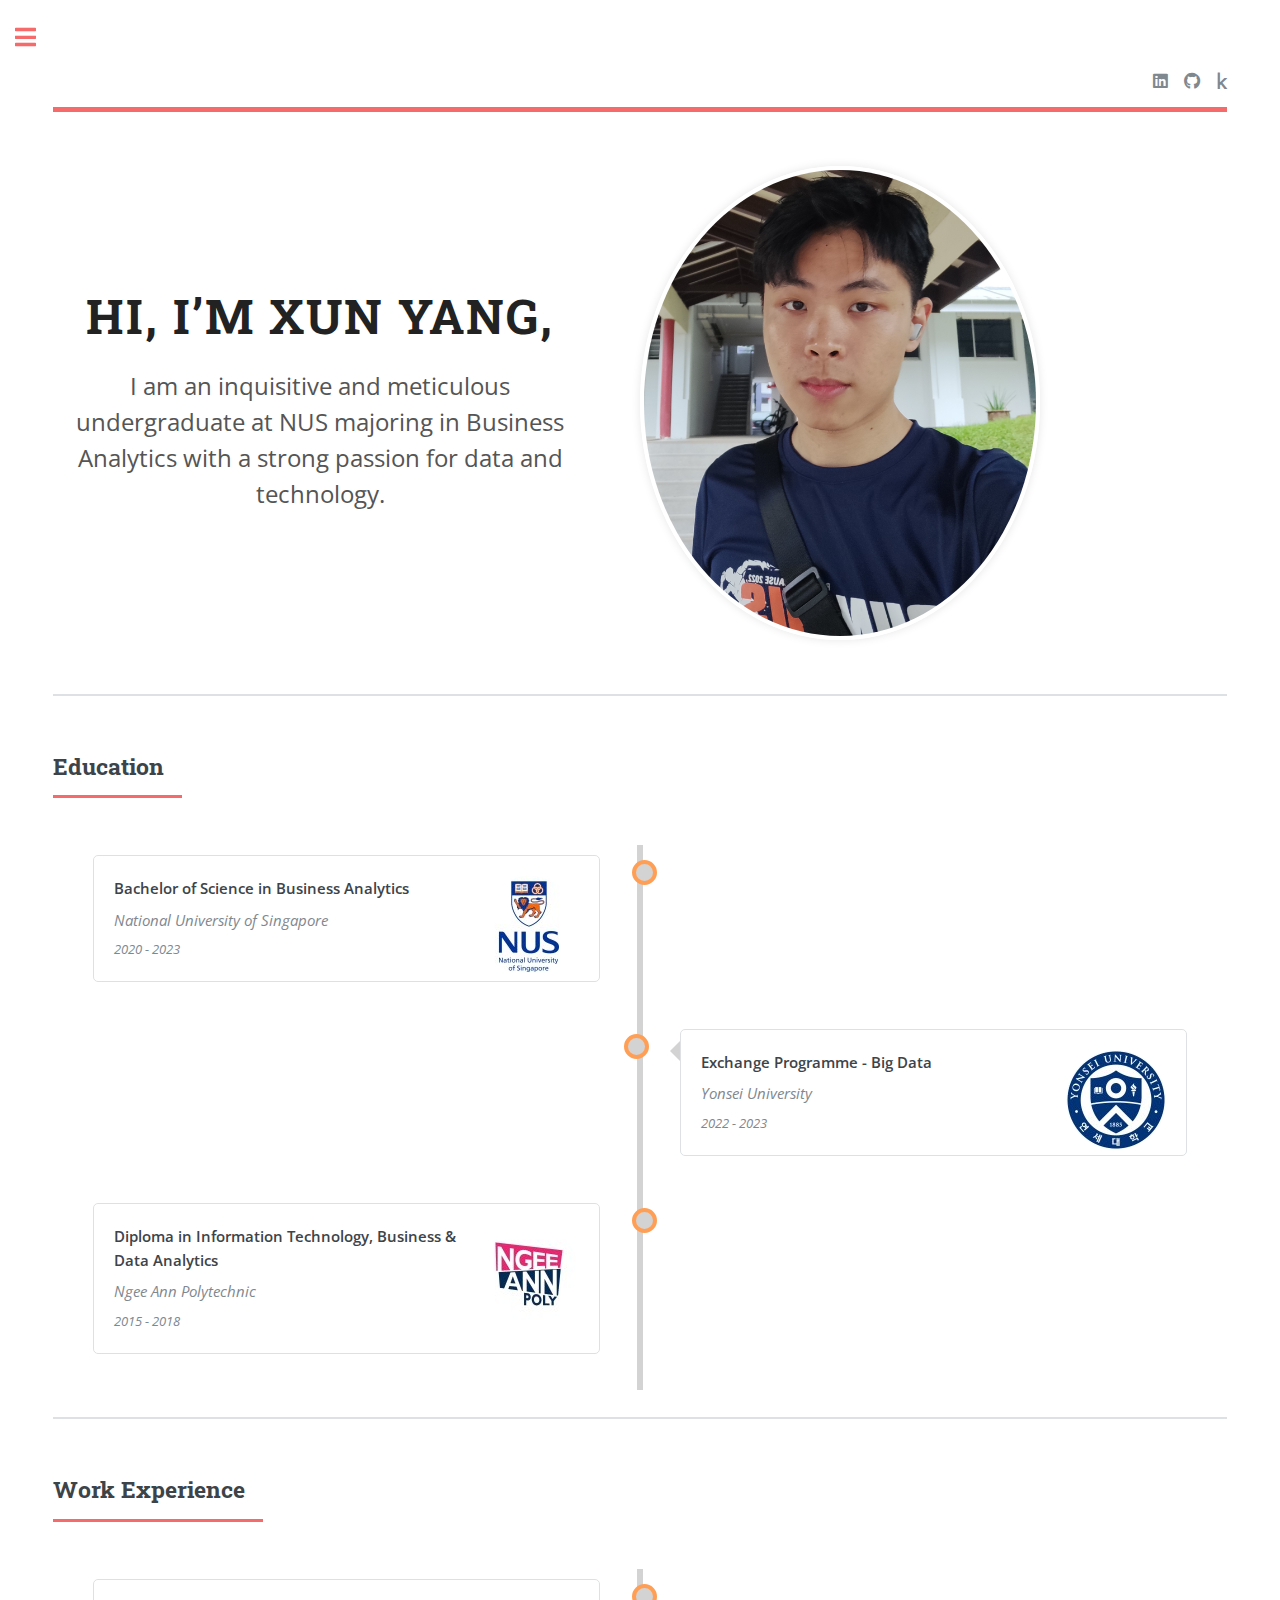
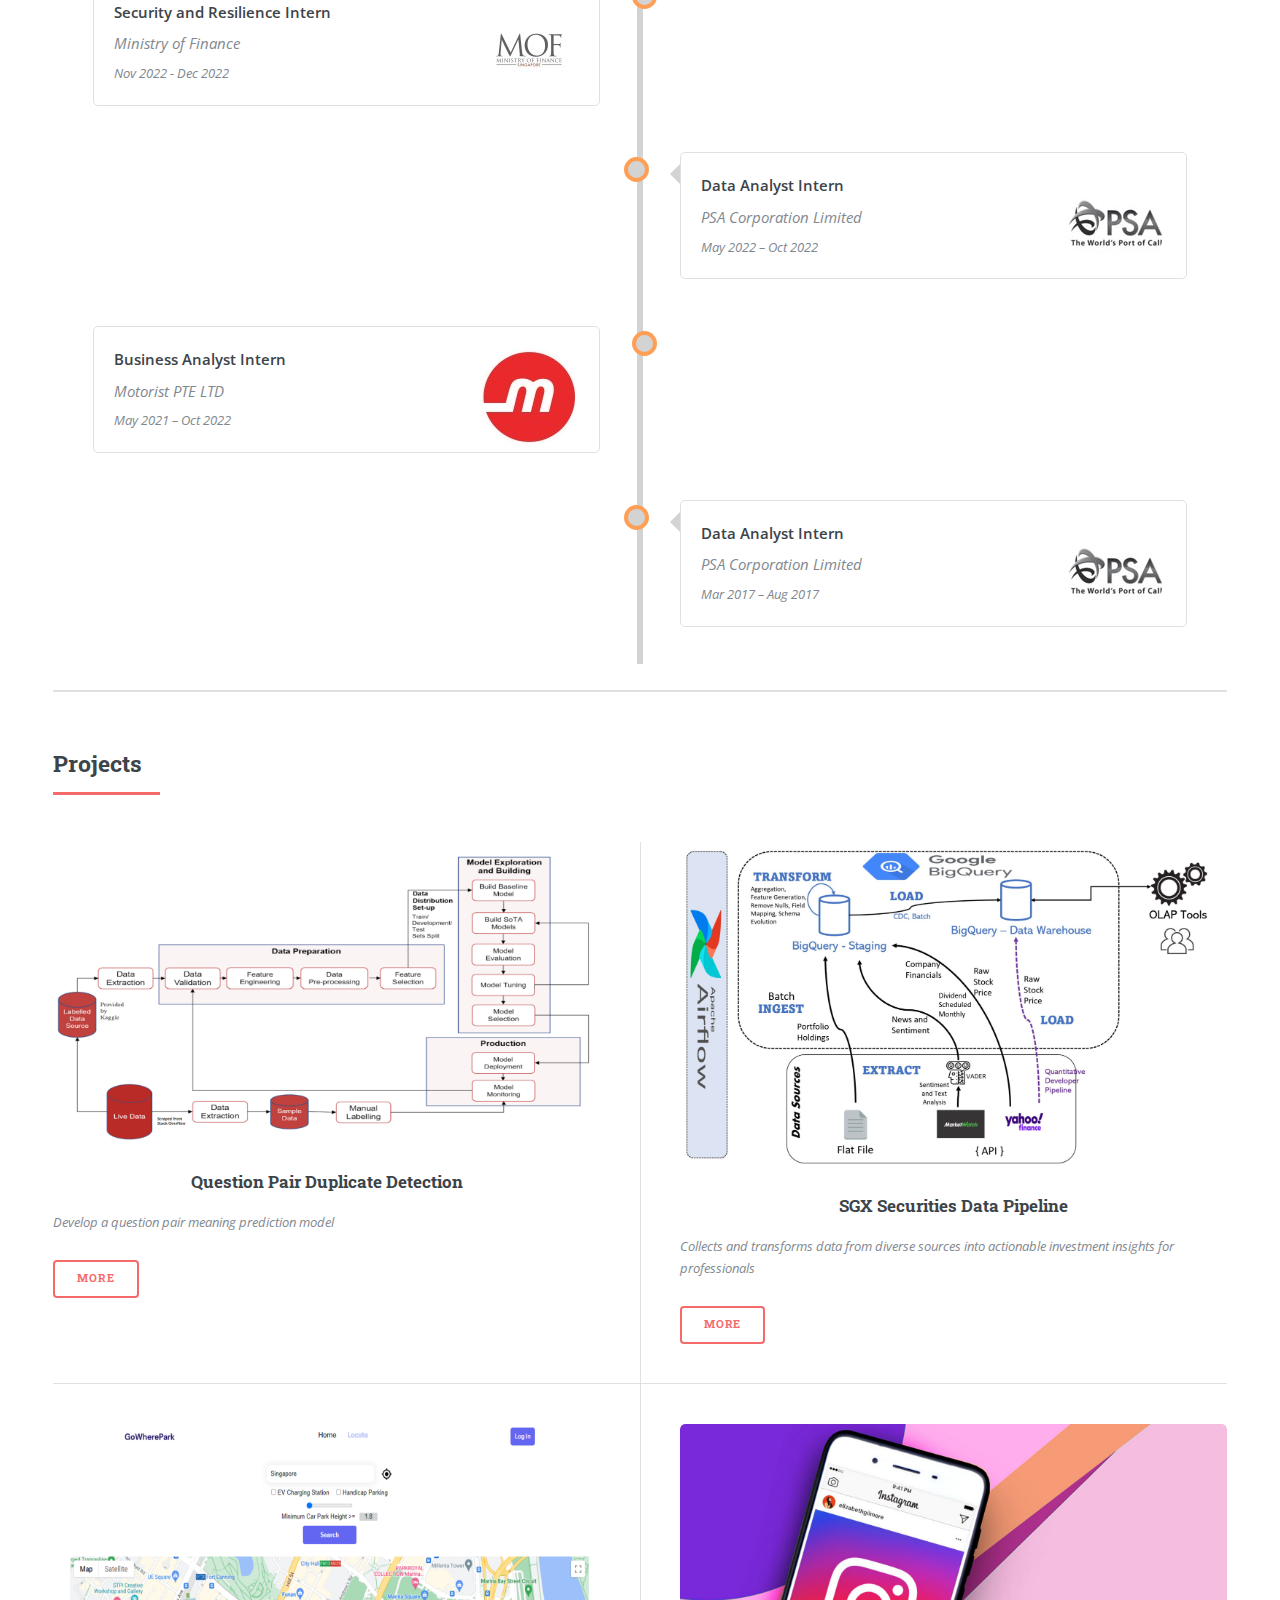
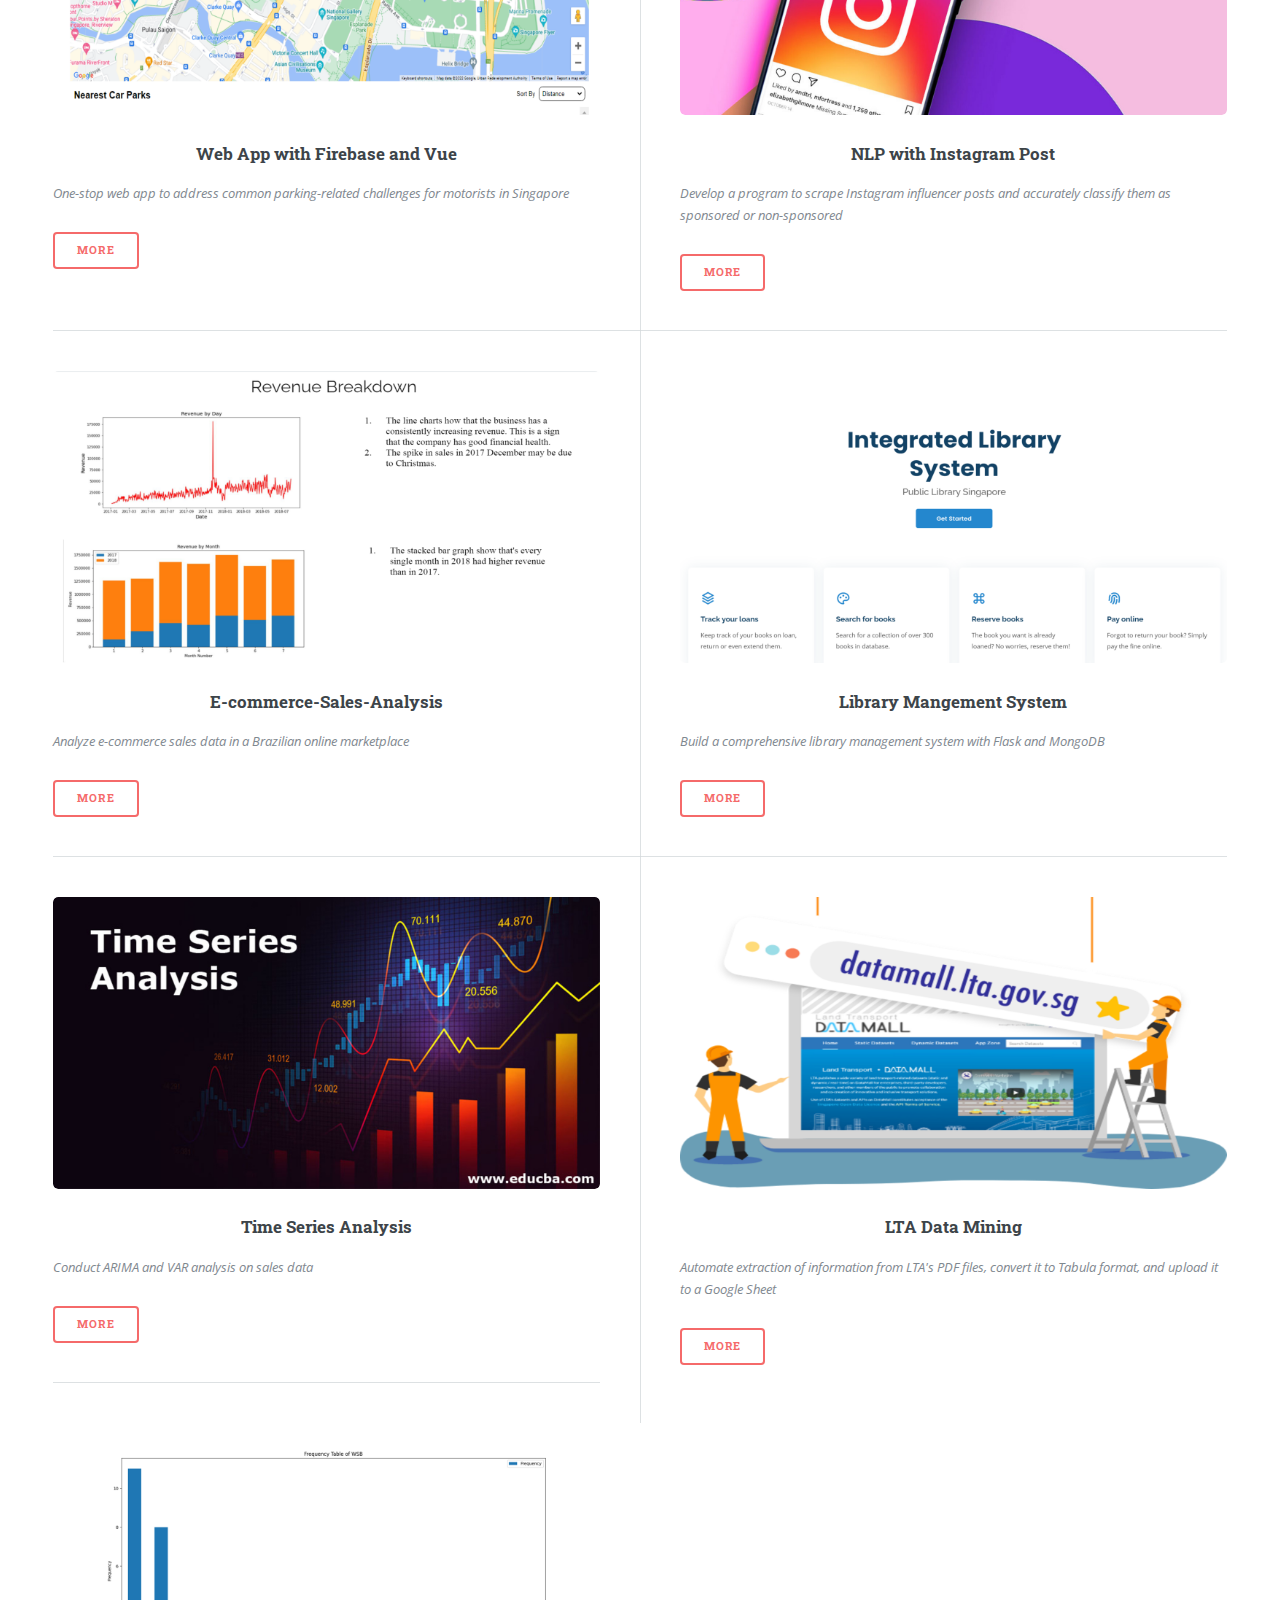
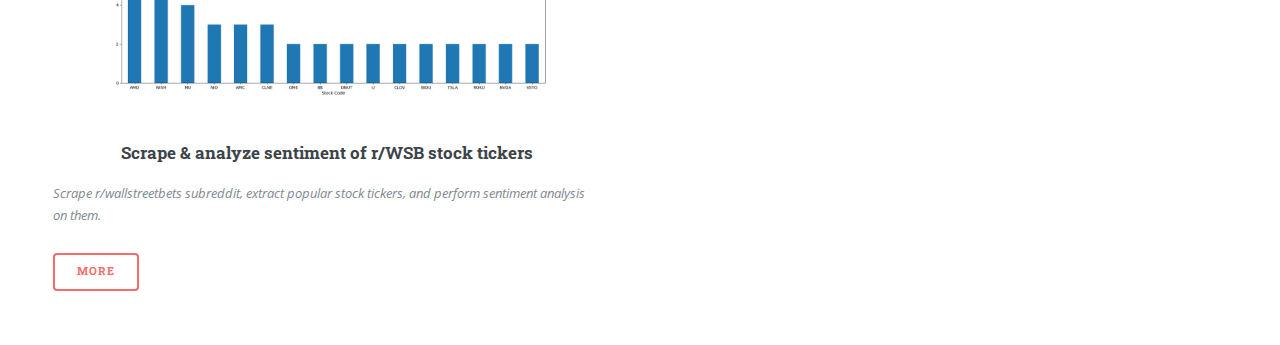
==== commit 383023cc: "Update index.html" ====
--- a/index.html
+++ b/index.html
@@ -111,6 +111,20 @@
 									  </div>
 									</div>
 								  </div>
+								  <div class="container right">
+									<div class="box">
+									  <div class="box-content">
+										<img src="images/psa.jpg" alt="PSA Corporation Limited" style="float: right; margin: 0 0 1em 1em; width: 100px; height: 100px; border-radius: 50%;">
+										<p style="font-size: 1.1em; margin-bottom: 0.5em;"><strong>Data Analyst Intern</strong></p>
+										<p style="font-size: 1.1em; margin-bottom: 0.5em;"><em>PSA Corporation Limited</em></p>
+										<p style="font-size: 1em; margin-bottom: 0;"><em>Mar 2017 – Aug 2017</em></p>
+									  </div>
+									</div>
+								  </div>
+
+
+
+
 								</div>
 							  </section>
 							  
@@ -202,13 +216,7 @@
 									</div>
 								</section>
 								
-							
-
-			
-						
-									  	
-								
-			
+					
 
 						</div>
 					</div>
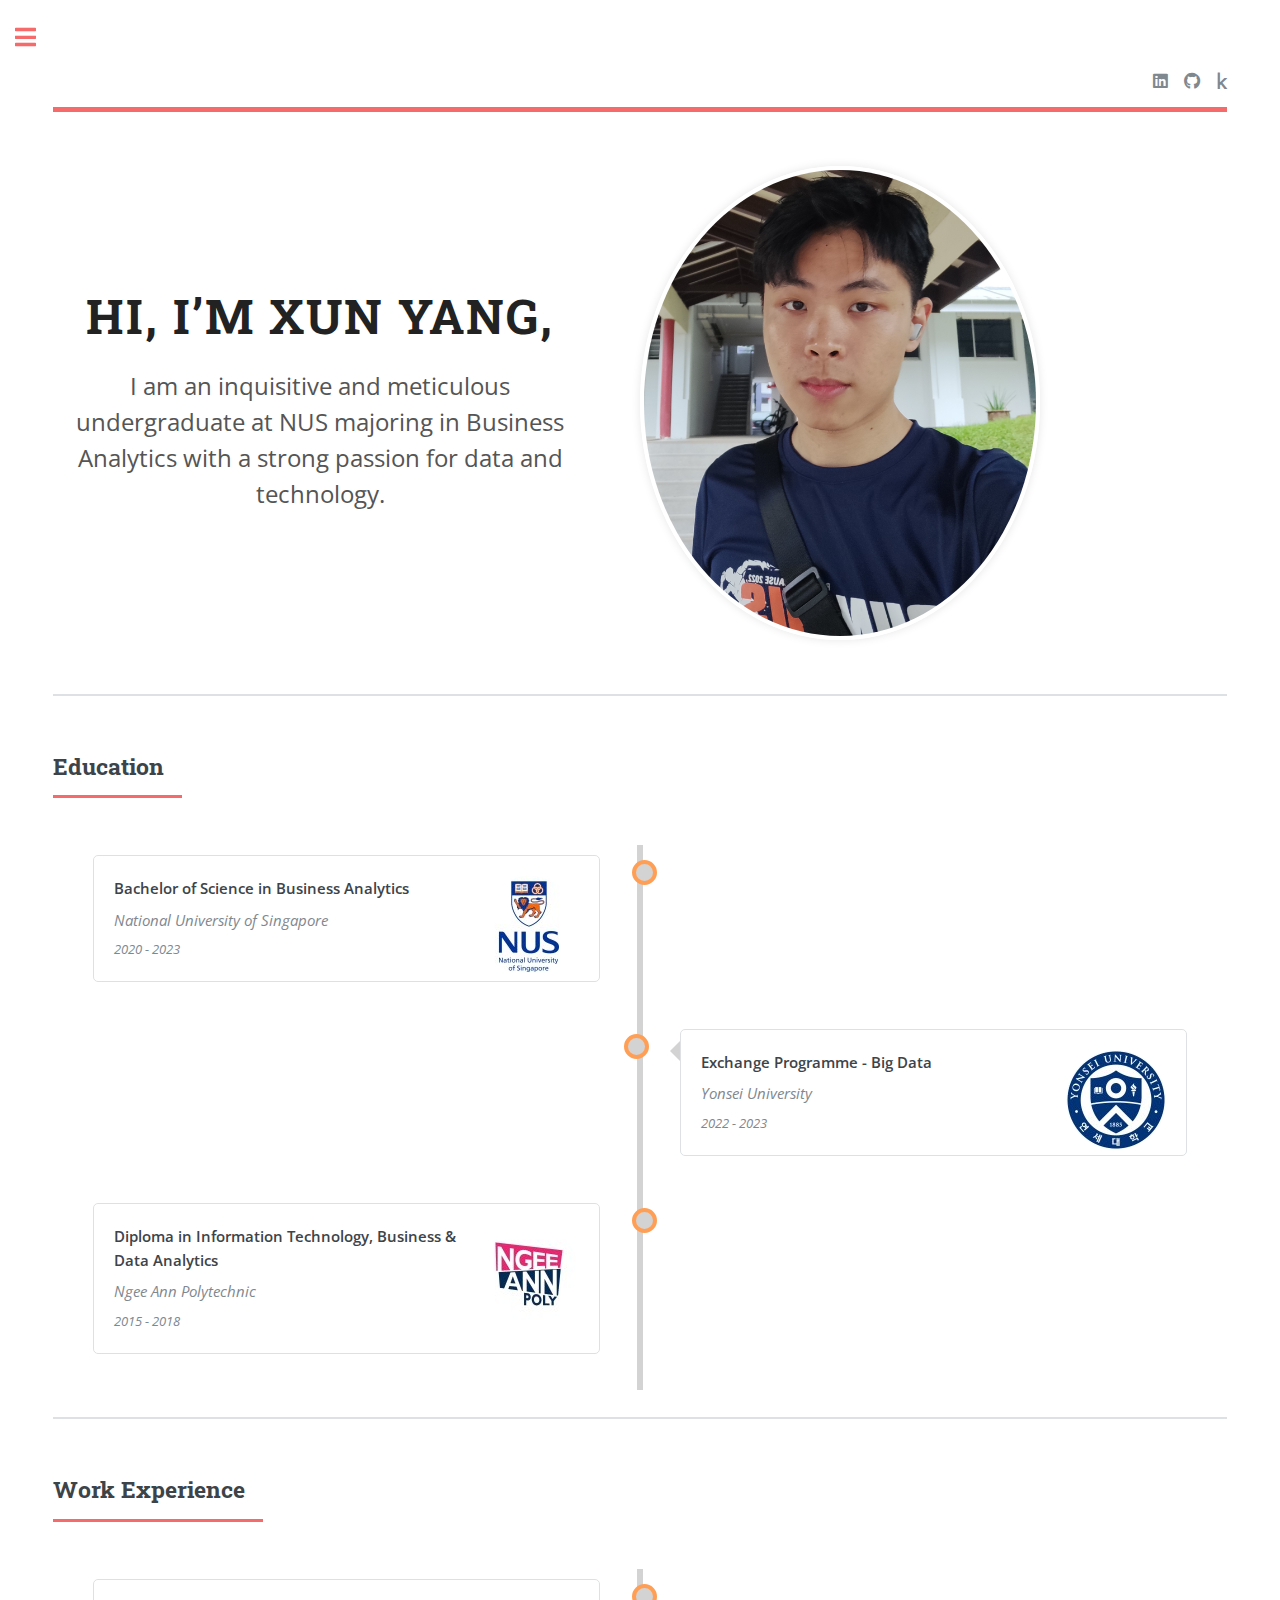
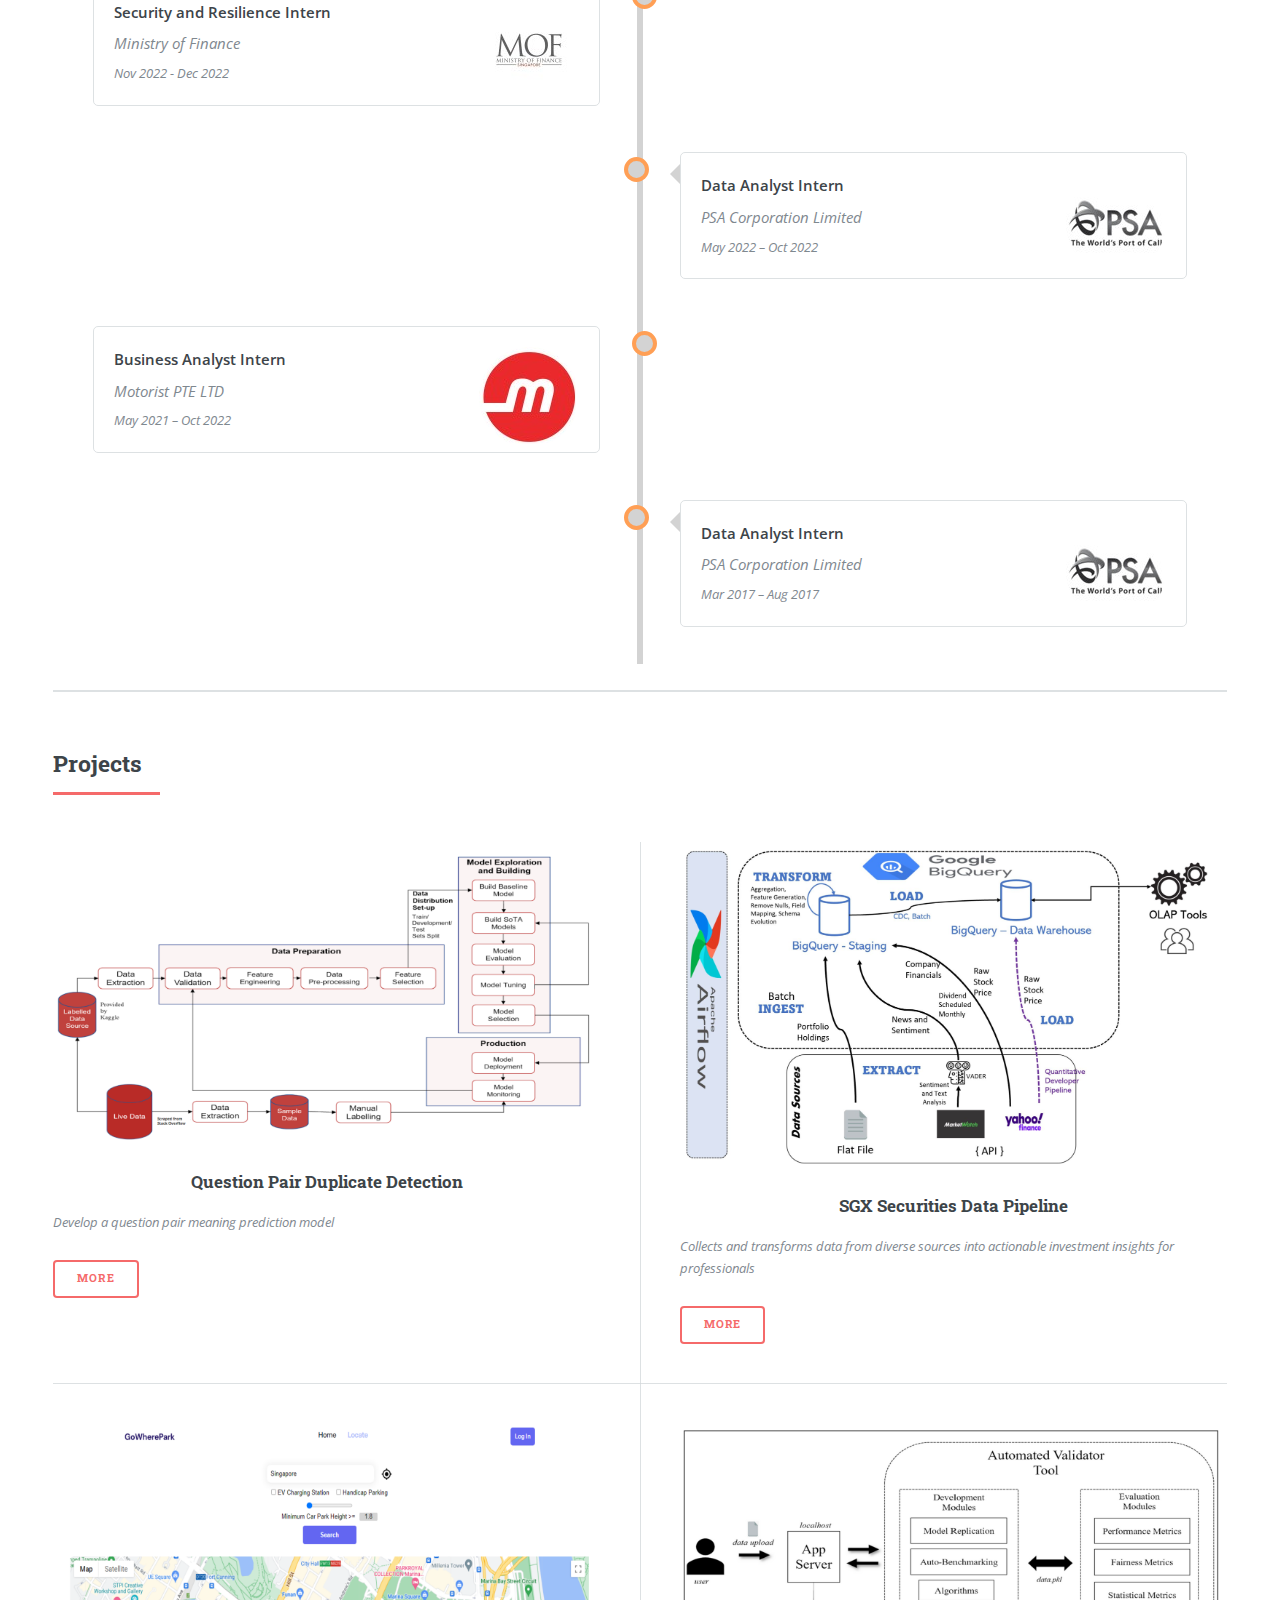
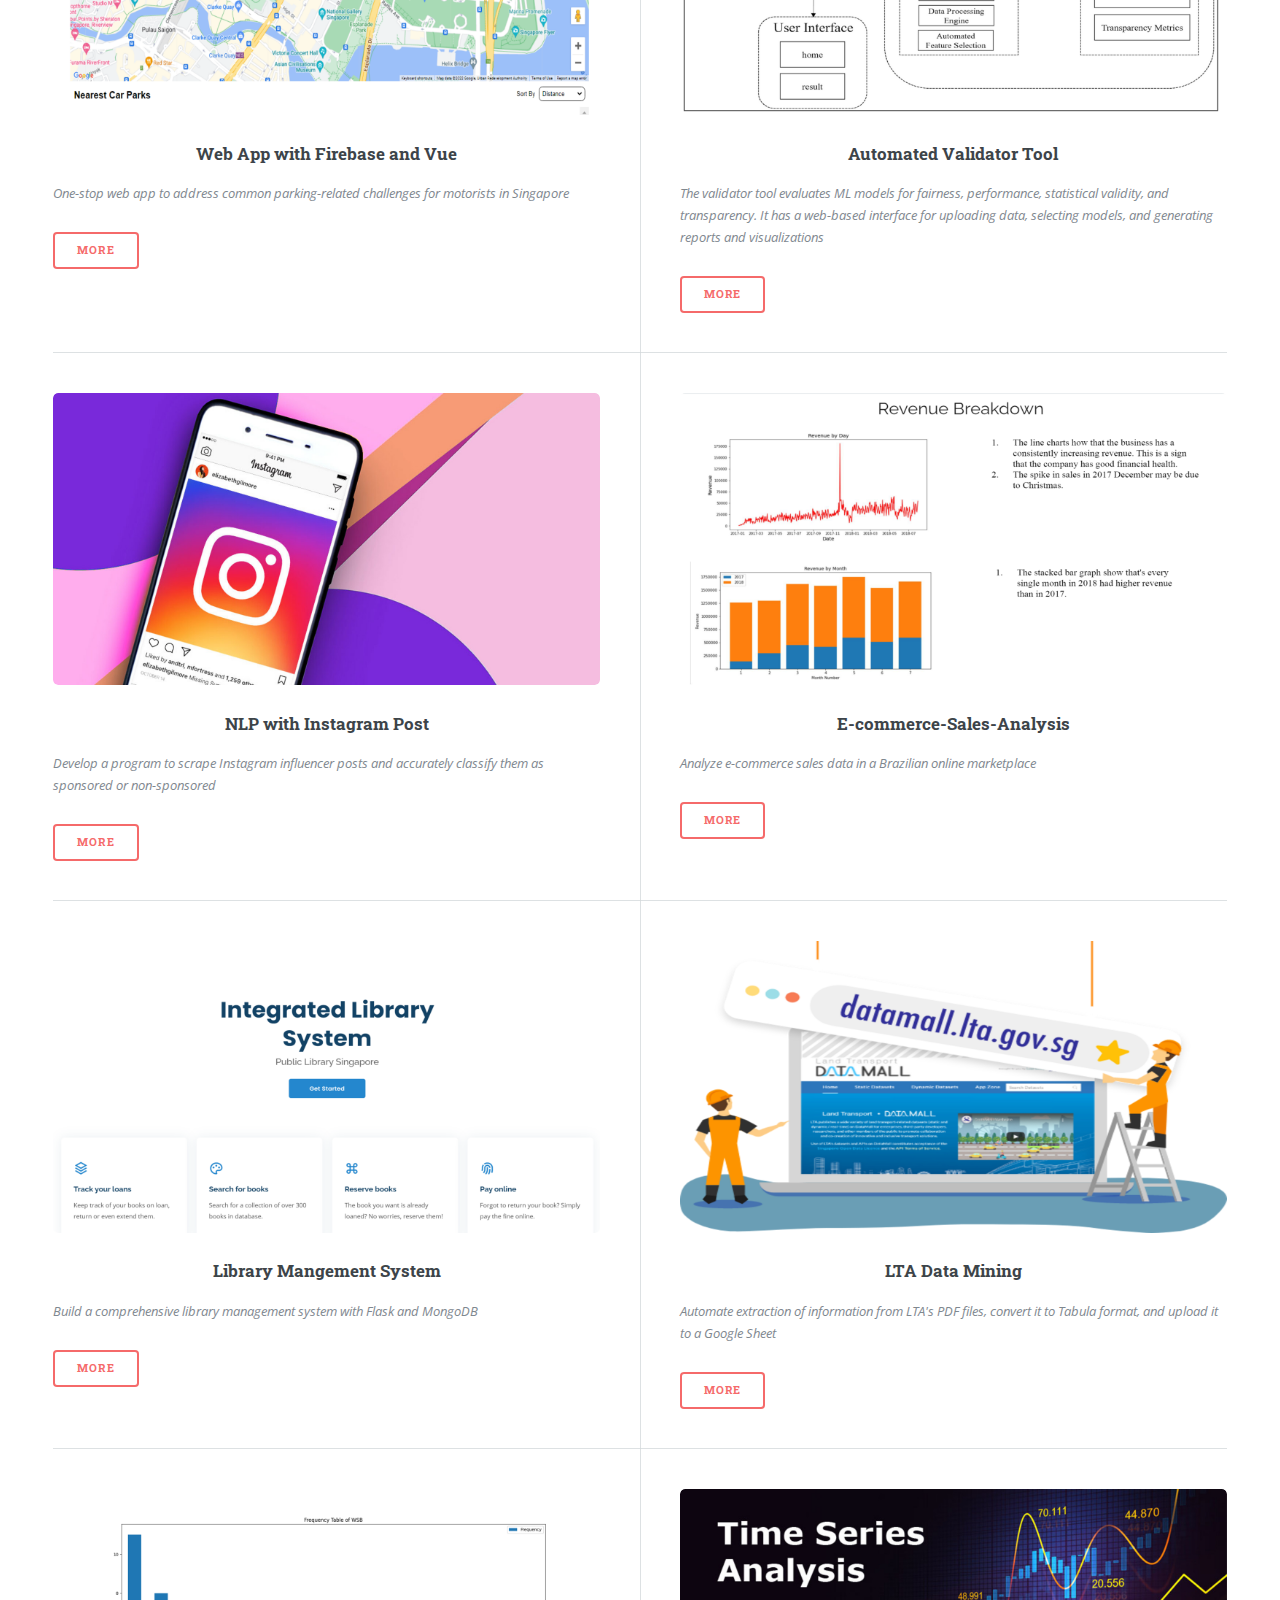
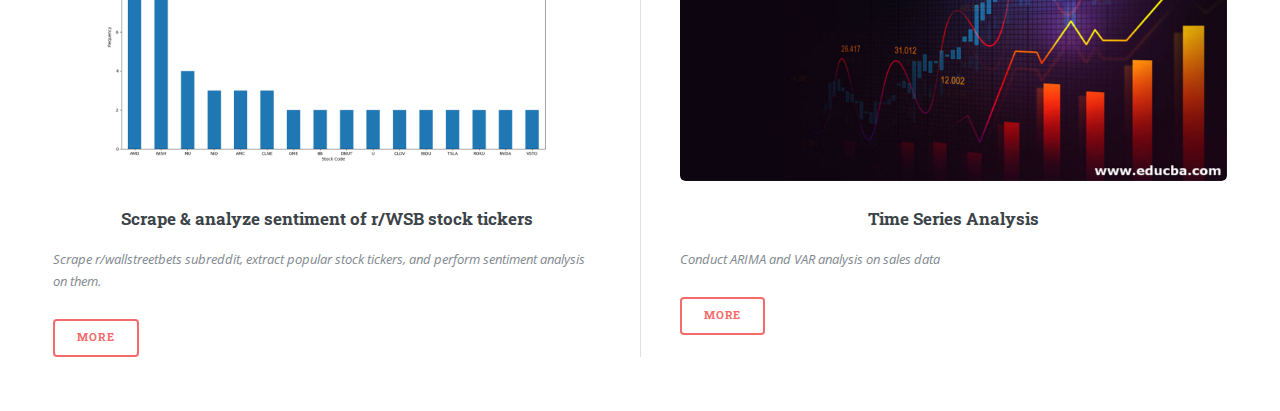
==== commit 434c23ce: "add automated tool" ====
--- a/index.html
+++ b/index.html
@@ -160,6 +160,15 @@
 											<li><a href="https://github.com/clementyee303/gowherepark" class="button">More</a></li>
 										</ul>
 									</article>
+
+									<article>
+										<a href="https://github.com/keiraaa-xrq/auto-ml-validation" class="image"><img src="images/automated_tool.png" alt="" /></a>
+										<h3>Automated Validator Tool</h3>
+										<p style="font-size: 1em; "><em>The validator tool evaluates ML models for fairness, performance, statistical validity, and transparency. It has a web-based interface for uploading data, selecting models, and generating reports and visualizations</em></p>
+										<ul class="actions">
+											<li><a href="https://github.com/keiraaa-xrq/auto-ml-validation" class="button">More</a></li>
+										</ul>
+									</article>
 					
 									<article>
 										<a href="https://github.com/calvenjs/NLP-Influencers-Analysis" class="image"><img src="images/nlp.jpg" alt="" /></a>
@@ -187,6 +196,24 @@
 											<li><a href="https://github.com/ArizonaTay/ILS-System" class="button">More</a></li>
 										</ul>
 									</article>
+									
+									<article>
+										<a href="https://github.com/ArizonaTay/LTA-Data-Retrieval-" class="image"><img src="images/lta.png" alt="" /></a>
+										<h3>LTA Data Mining</h3>
+										<p style="font-size: 1em;"><em>Automate extraction of information from LTA's PDF files, convert it to Tabula format, and upload it to a Google Sheet</em></p>
+										<ul class="actions">
+											<li><a href="https://github.com/ArizonaTay/LTA-Data-Retrieval-" class="button">More</a></li>
+										</ul>
+									</article>
+									<article>
+										<a href="https://github.com/ArizonaTay/WSB-Sentimental-Analysis" class="image"><img src="images/wsb.png" alt="" /></a>
+										<h3>Scrape & analyze sentiment of r/WSB stock tickers</h3>
+										<p style="font-size: 1em;"><em>Scrape r/wallstreetbets subreddit, extract popular stock tickers, and perform sentiment analysis on them.</em></p>
+										<ul class="actions">
+											<li><a ref="https://github.com/ArizonaTay/WSB-Sentimental-Analysis" class="button">More</a></li>
+										</ul>
+									</article>
+
 									<article>
 										<a href="https://github.com/ArizonaTay/Time-Series-Analysis-Framework" class="image"><img src="images/time.jpg" alt="" /></a>
 										<h3>Time Series Analysis</h3>
@@ -196,22 +223,6 @@
 										</ul>
 									</article>
 									
-									<article>
-										<a href="https://github.com/ArizonaTay/LTA-Data-Retrieval-" class="image"><img src="images/lta.png" alt="" /></a>
-										<h3>LTA Data Mining</h3>
-										<p style="font-size: 1em;"><em>Automate extraction of information from LTA's PDF files, convert it to Tabula format, and upload it to a Google Sheet</em></p>
-										<ul class="actions">
-											<li><a href="https://github.com/ArizonaTay/LTA-Data-Retrieval-" class="button">More</a></li>
-										</ul>
-									</article>
-									<article>
-										<a href="https://github.com/ArizonaTay/WSB-Sentimental-Analysis" class="image"><img src="images/wsb.png" alt="" /></a>
-										<h3>Scrape & analyze sentiment of r/WSB stock tickers</h3>
-										<p style="font-size: 1em;"><em>Scrape r/wallstreetbets subreddit, extract popular stock tickers, and perform sentiment analysis on them.</em></p>
-										<ul class="actions">
-											<li><a ref="https://github.com/ArizonaTay/WSB-Sentimental-Analysis" class="button">More</a></li>
-										</ul>
-									</article>
 									
 									</div>
 								</section>
@@ -223,22 +234,14 @@
 				<!-- Sidebar -->
 					<div id="sidebar">
 						<div class="inner">
-							<!-- Menu -->
-								<nav id="menu">
-									<header class="major">
-										<h2>Menu</h2>
-									</header>
-									<ul>
-										<li><a href="index.html">Homepage</a></li>
-										<li><a href="https://arizonatay.github.io/XunYang/Resume.pdf" target=" _blank">Resume</a></li>
-									</ul>
-								</nav>
+							
 							<!-- Section -->
 								<section>
 									<header class="major">
 										<h2>Contact Me</h2>
 									</header>
 									<ul class="contact">
+										<li class="icon solid fa-file"><a href="https://arizonatay.github.io/XunYang/Resume.pdf" target=" _blank">Resume</a></i>
 										<li class="icon solid fa-envelope"><a href="#">gratzxy@gmail.com</a></li>
 										<li class="icon solid fa-phone">8218 4129</li>
 										<li class="icon solid fa-home">Singapore<br /></li>
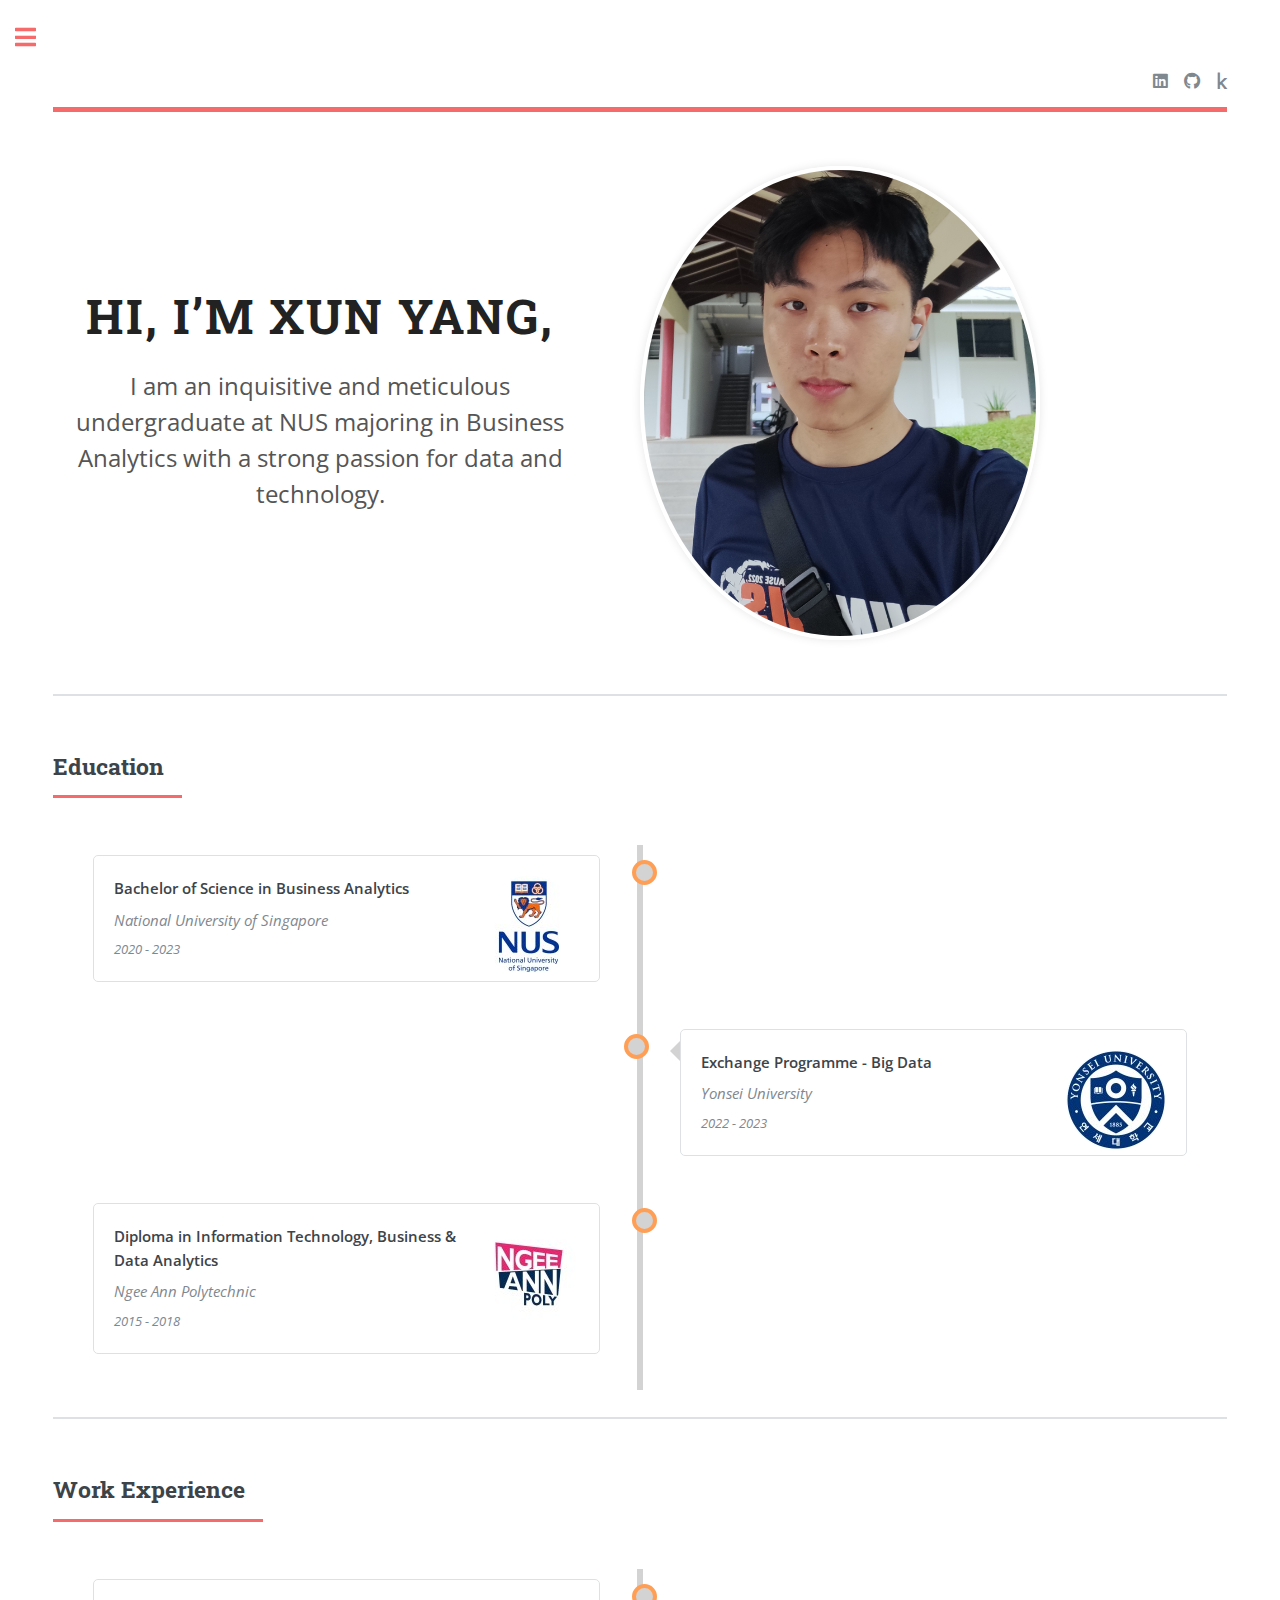
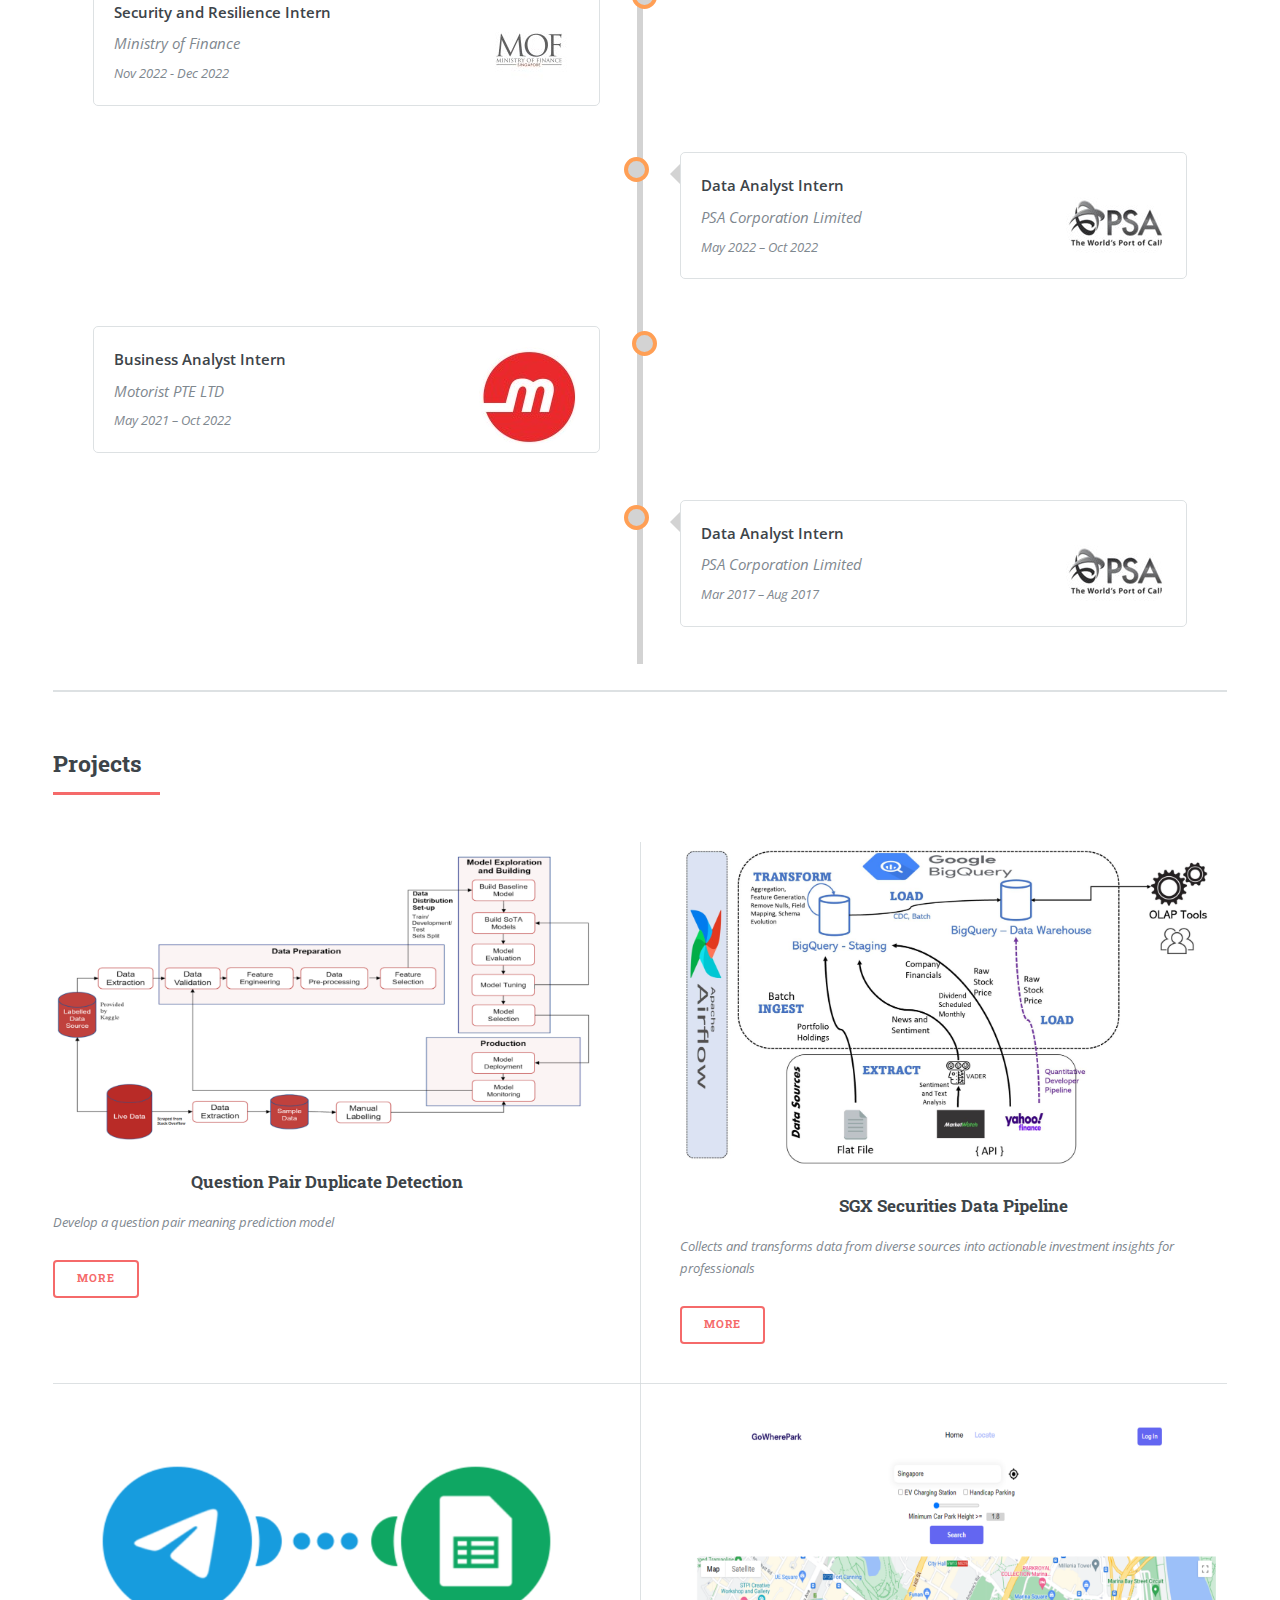
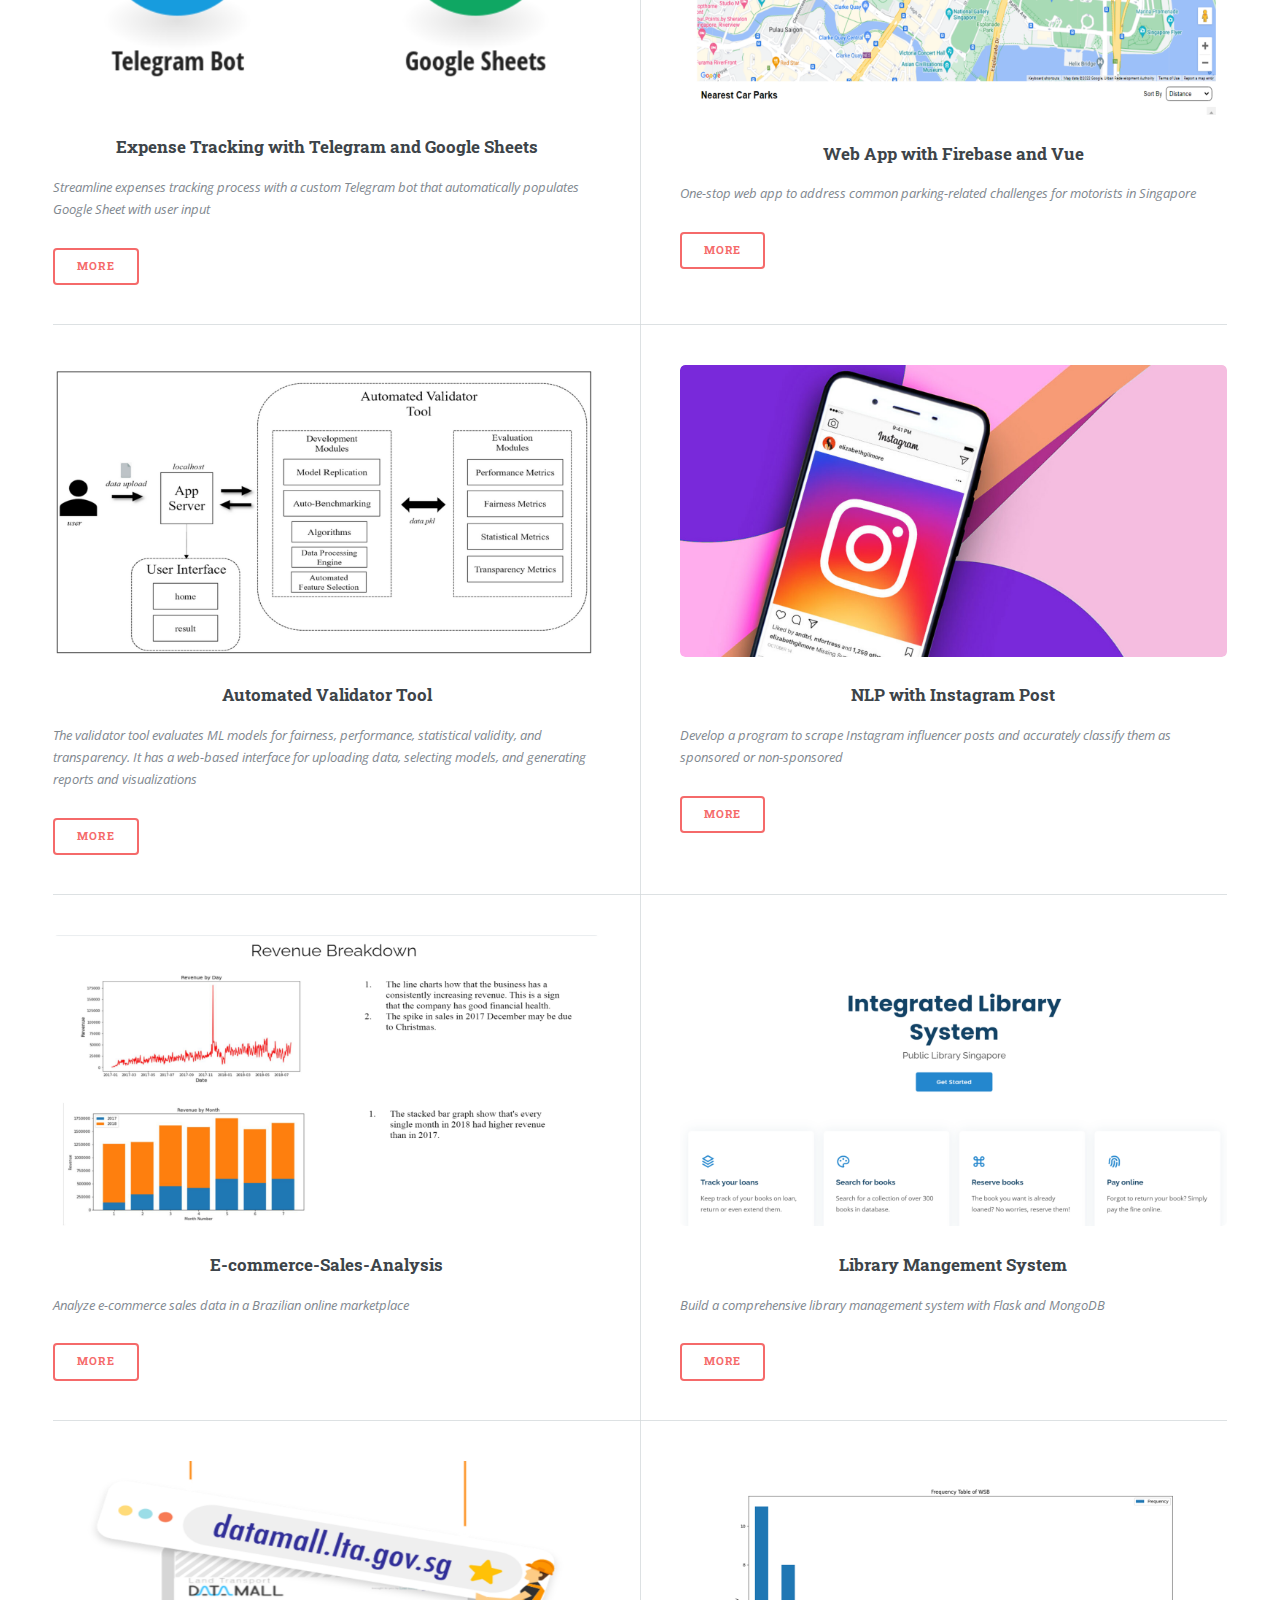
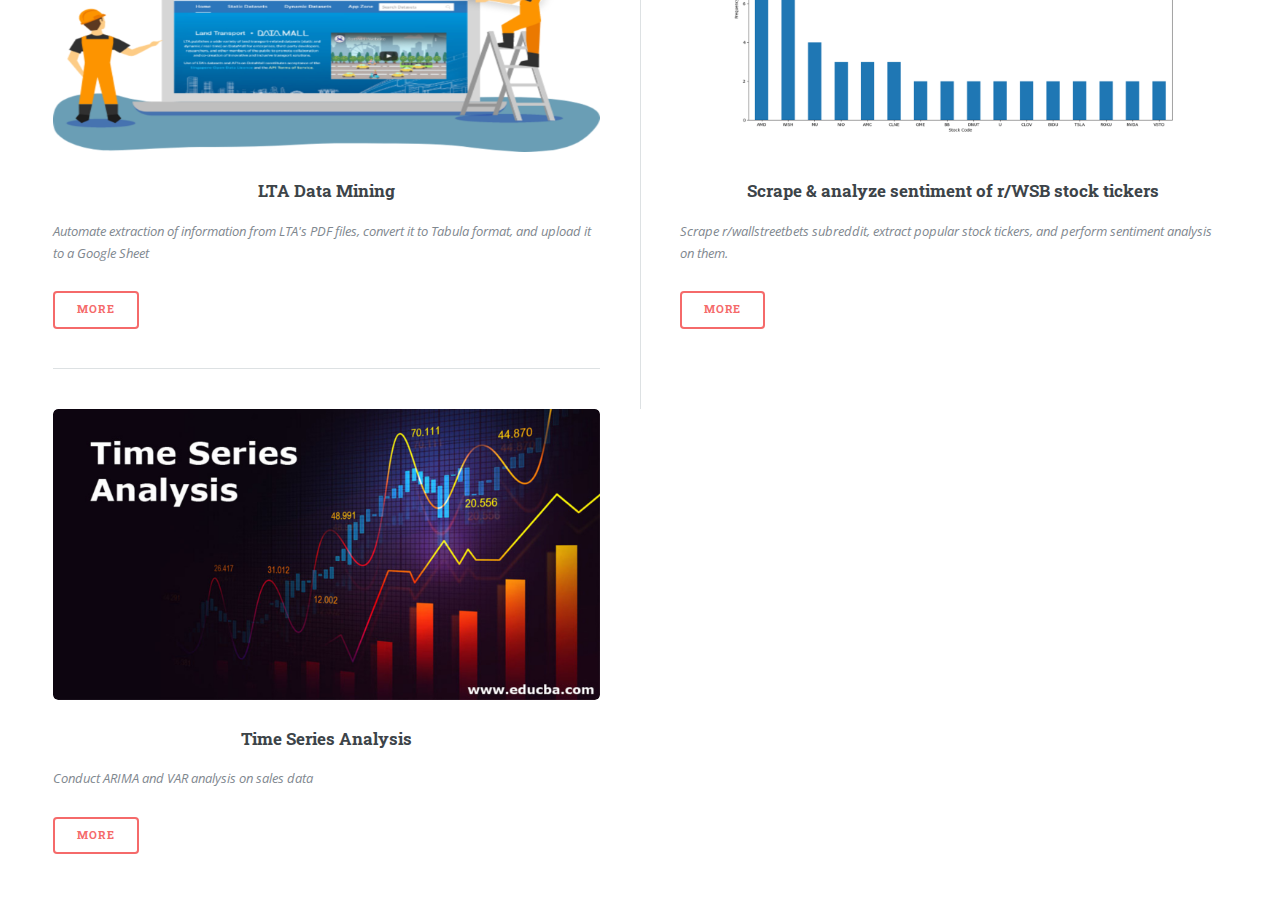
==== commit b9bdb9da: "update project" ====
--- a/index.html
+++ b/index.html
@@ -149,6 +149,15 @@
 										<p style="font-size: 1em; "><em>Collects and transforms data from diverse sources into actionable investment insights for professionals</em></p>
 										<ul class="actions">
 											<li><a href="https://github.com/calvenjs/SGXStockDataPipeline" class="button">More</a></li>
+										</ul>
+									</article>
+
+									<article>
+										<a href="https://github.com/ArizonaTay/Telegram-GoogleSheet_Expenses_Tracker" class="image"><img src="images/tele.png" alt="" /></a>
+										<h3>Expense Tracking with Telegram and Google Sheets</h3>
+										<p style="font-size: 1em; "><em>Streamline expenses tracking process with a custom Telegram bot that automatically populates Google Sheet with user input</em></p>
+										<ul class="actions">
+											<li><a href="https://github.com/ArizonaTay/Telegram-GoogleSheet_Expenses_Tracker" class="button">More</a></li>
 										</ul>
 									</article>
 									
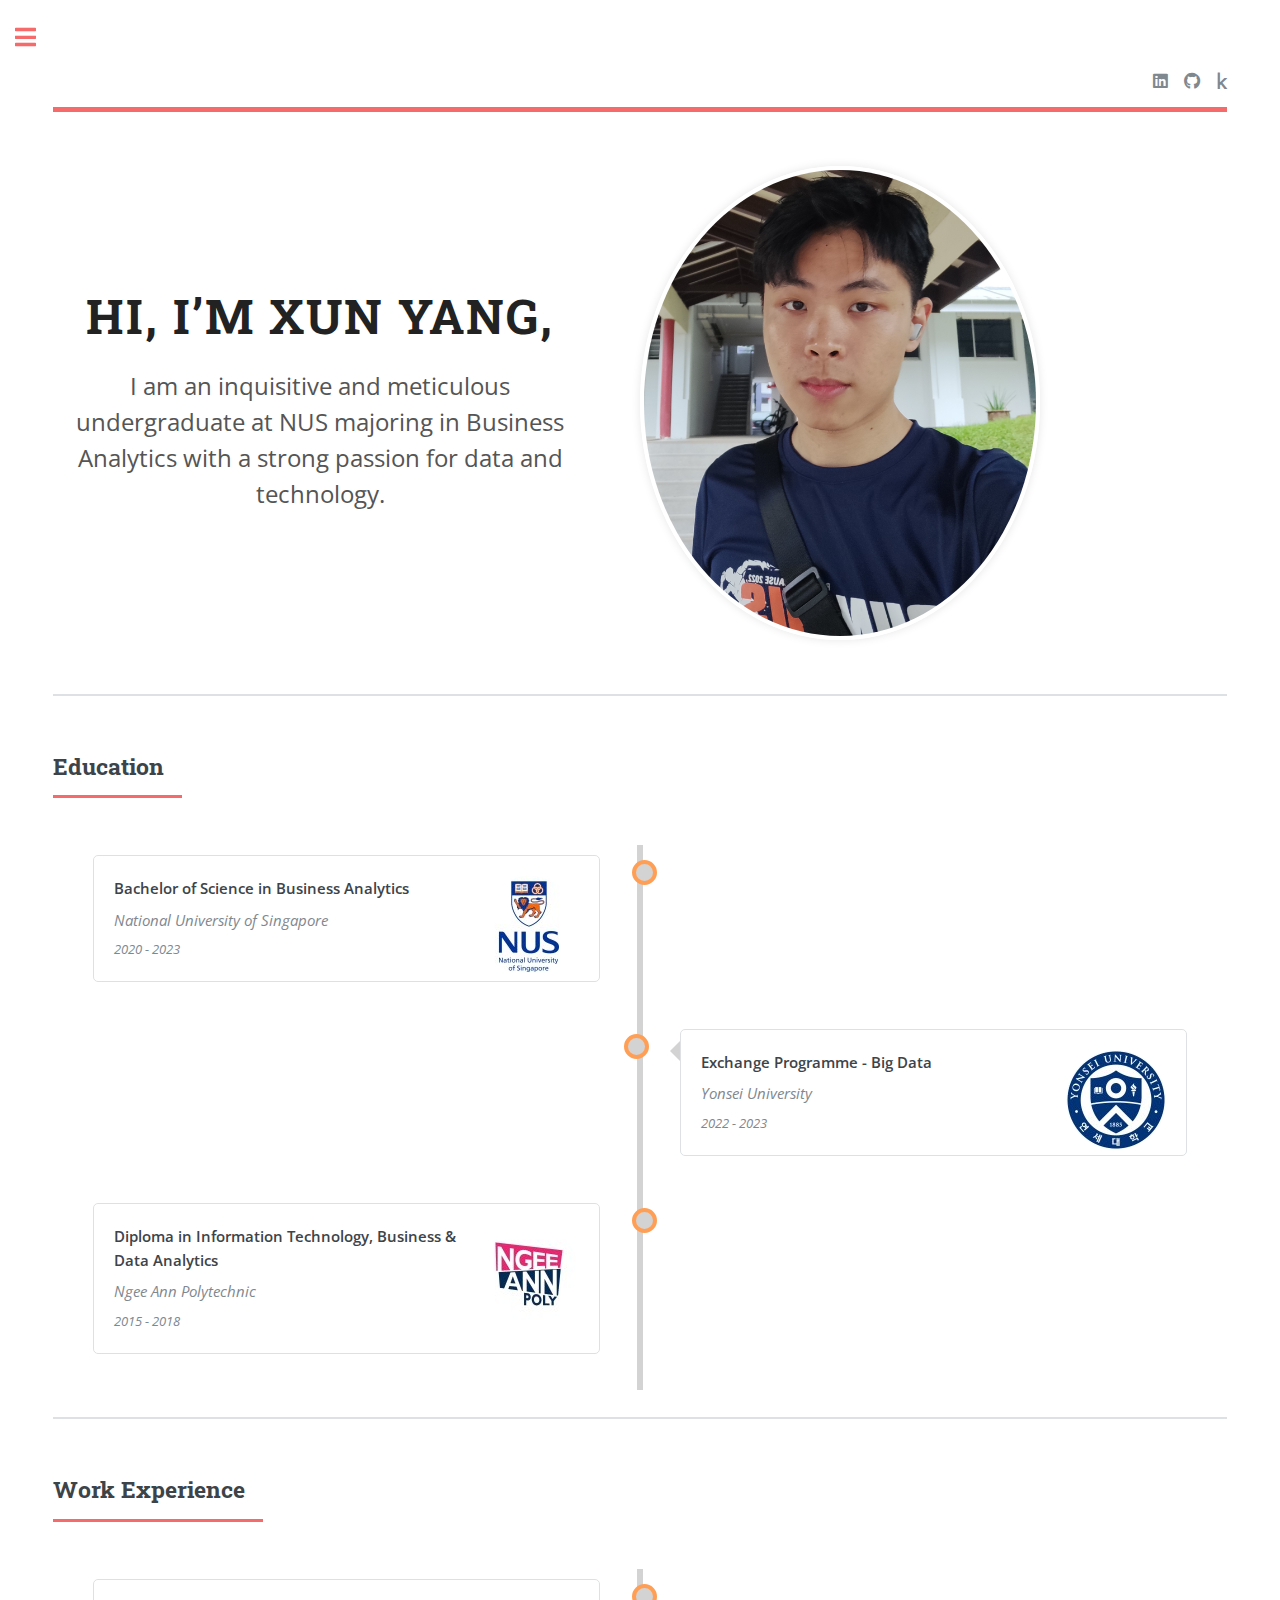
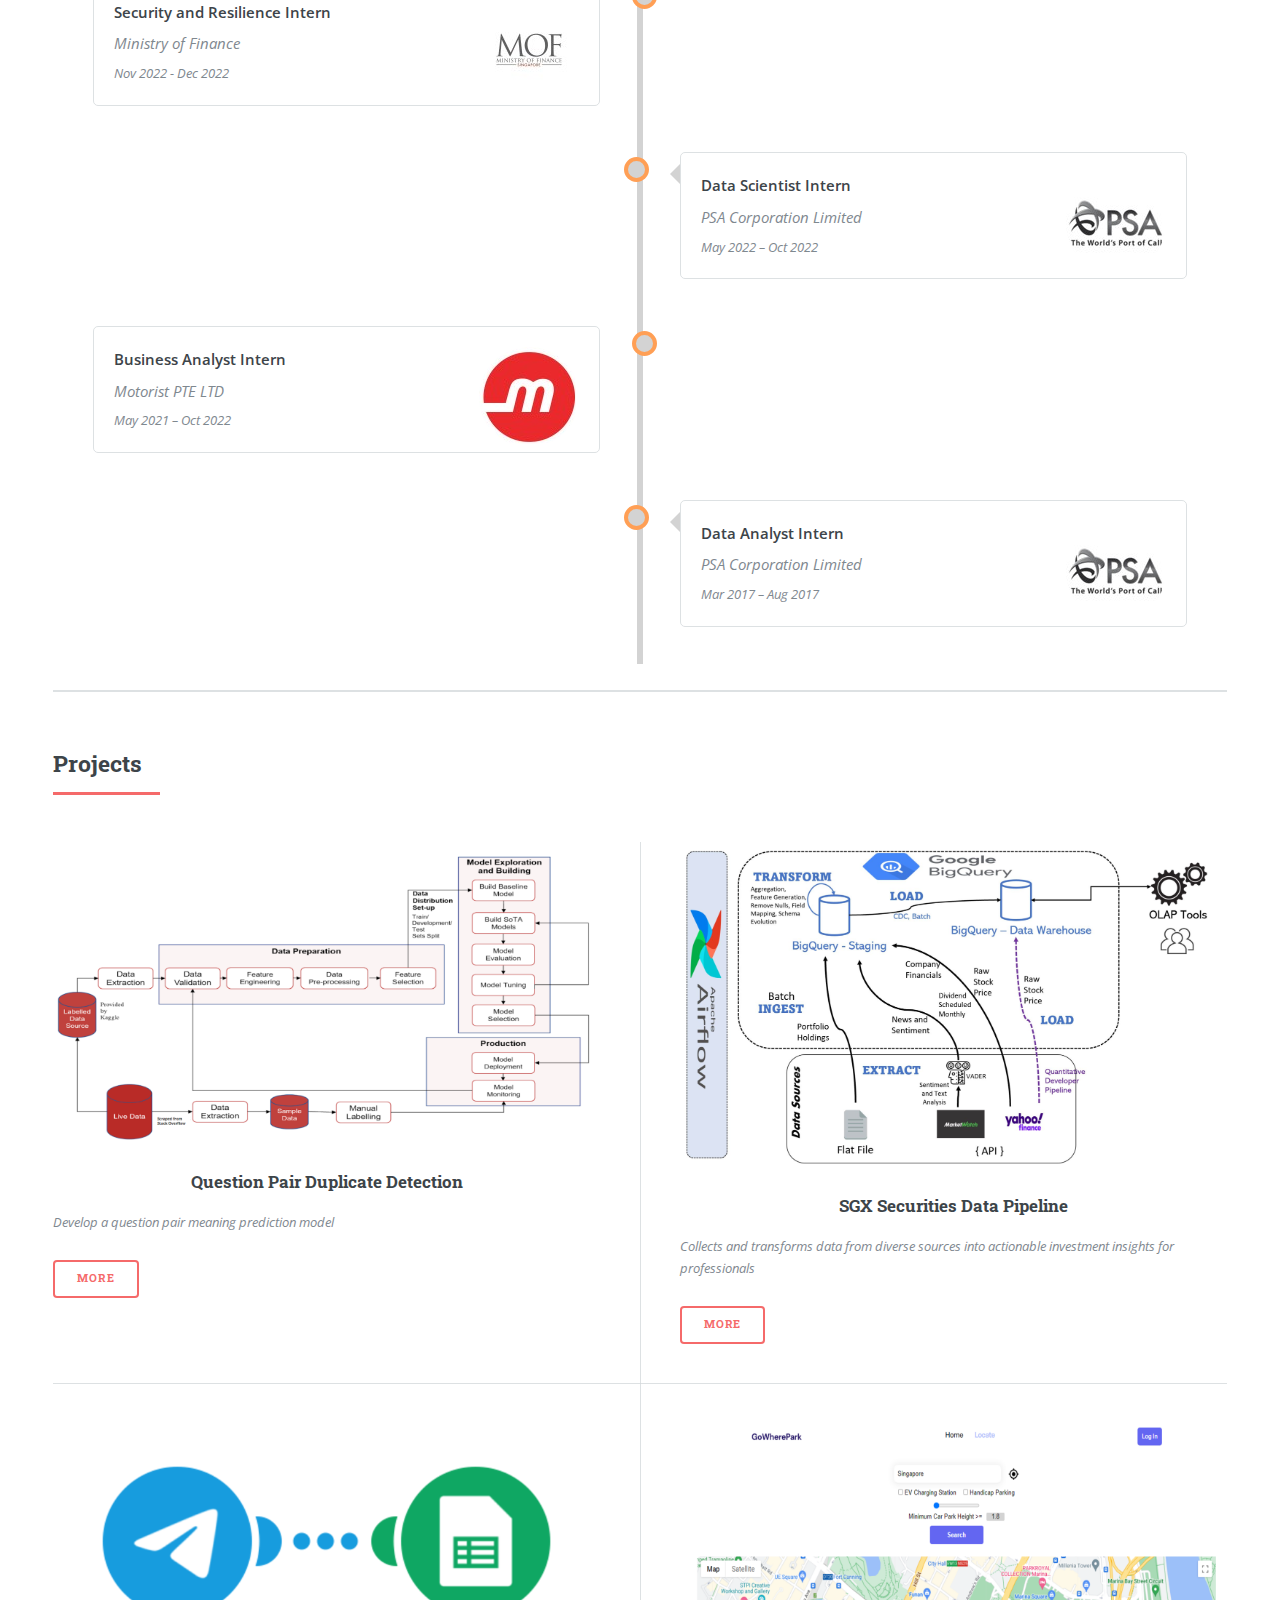
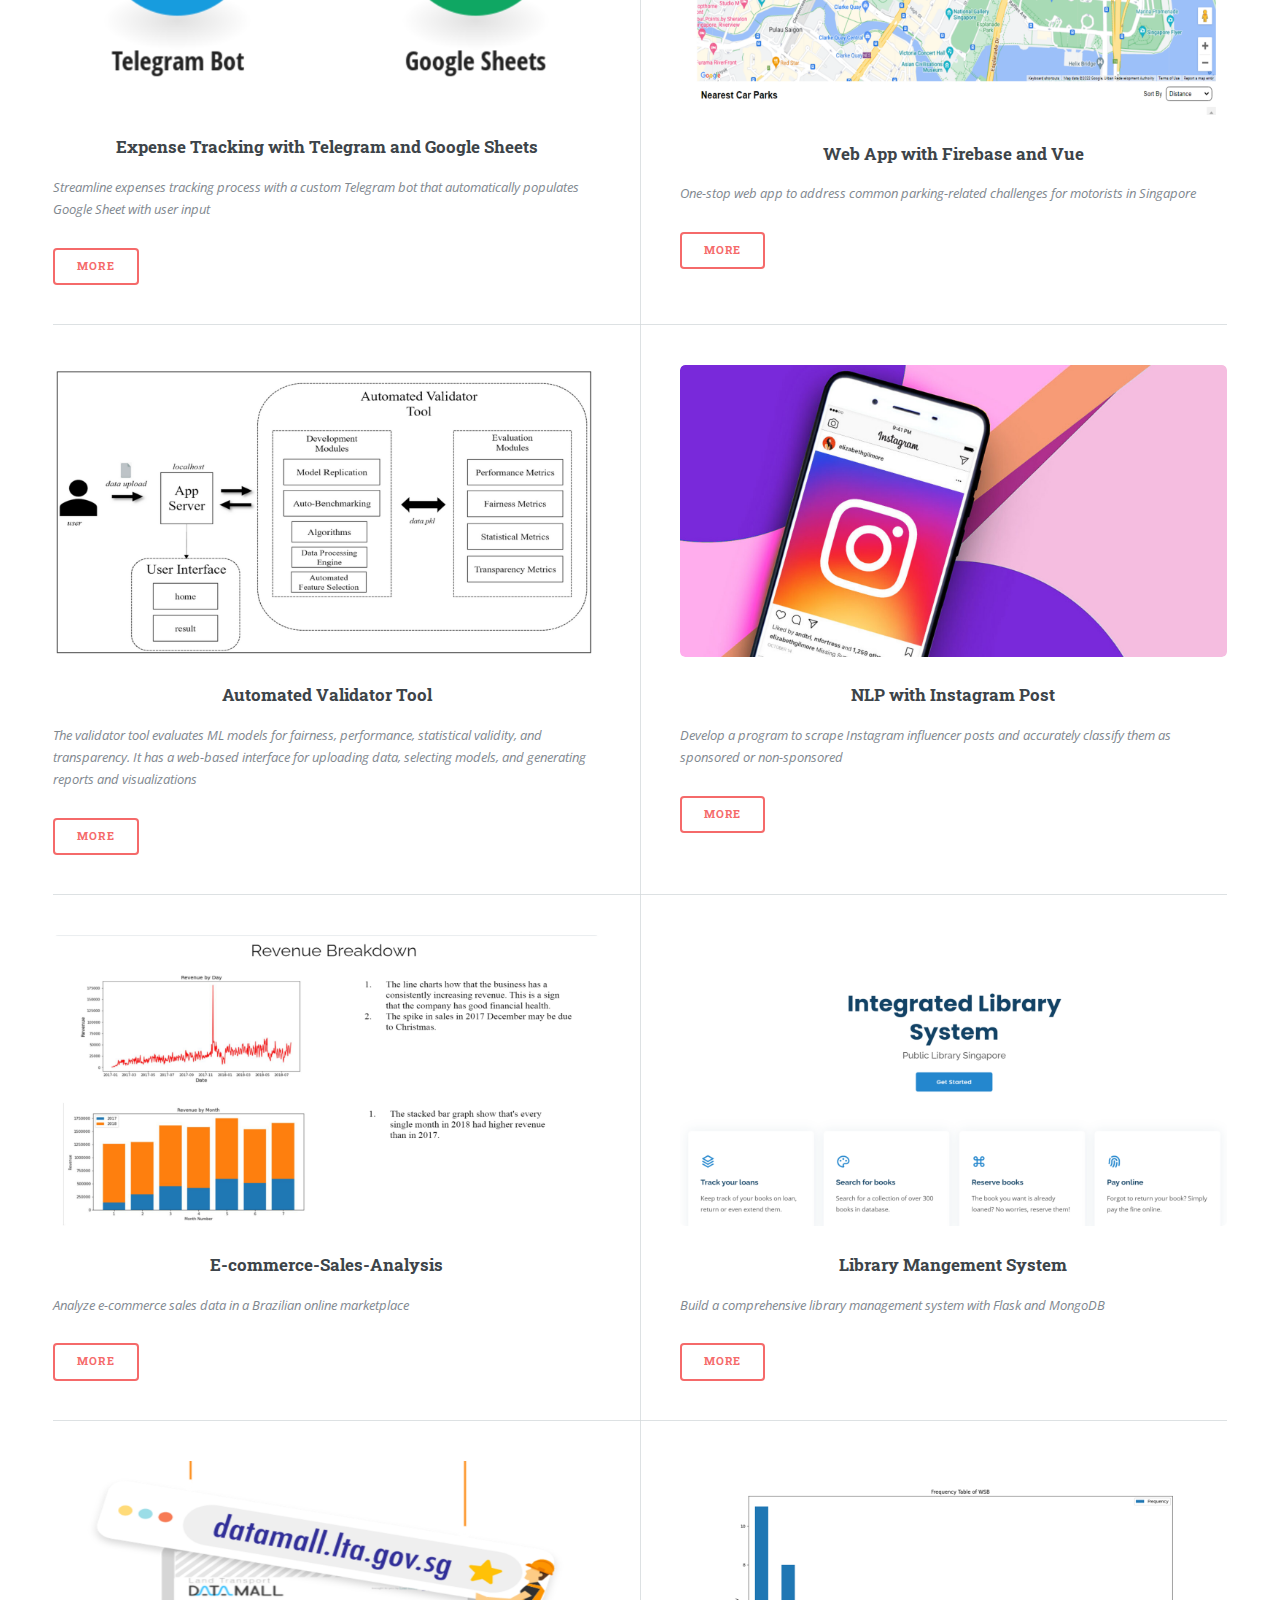
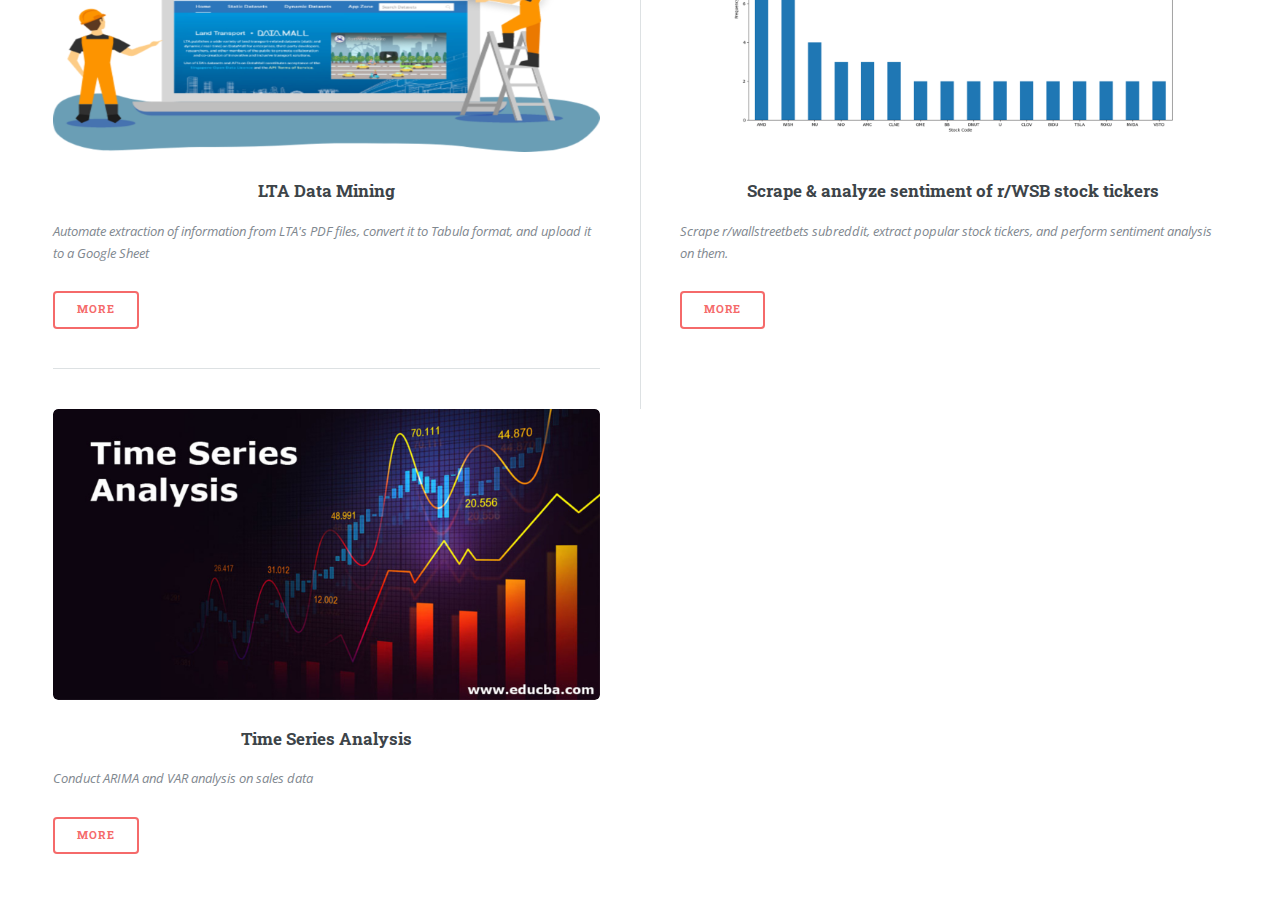
==== commit b96268b9: "update" ====
--- a/index.html
+++ b/index.html
@@ -95,7 +95,7 @@
 									<div class="box">
 									  <div class="box-content">
 										<img src="images/psa.jpg" alt="PSA Corporation Limited" style="float: right; margin: 0 0 1em 1em; width: 100px; height: 100px; border-radius: 50%;">
-										<p style="font-size: 1.1em; margin-bottom: 0.5em;"><strong>Data Analyst Intern</strong></p>
+										<p style="font-size: 1.1em; margin-bottom: 0.5em;"><strong>Data Scientist Intern</strong></p>
 										<p style="font-size: 1.1em; margin-bottom: 0.5em;"><em>PSA Corporation Limited</em></p>
 										<p style="font-size: 1em; margin-bottom: 0;"><em>May 2022 – Oct 2022</em></p>
 									  </div>
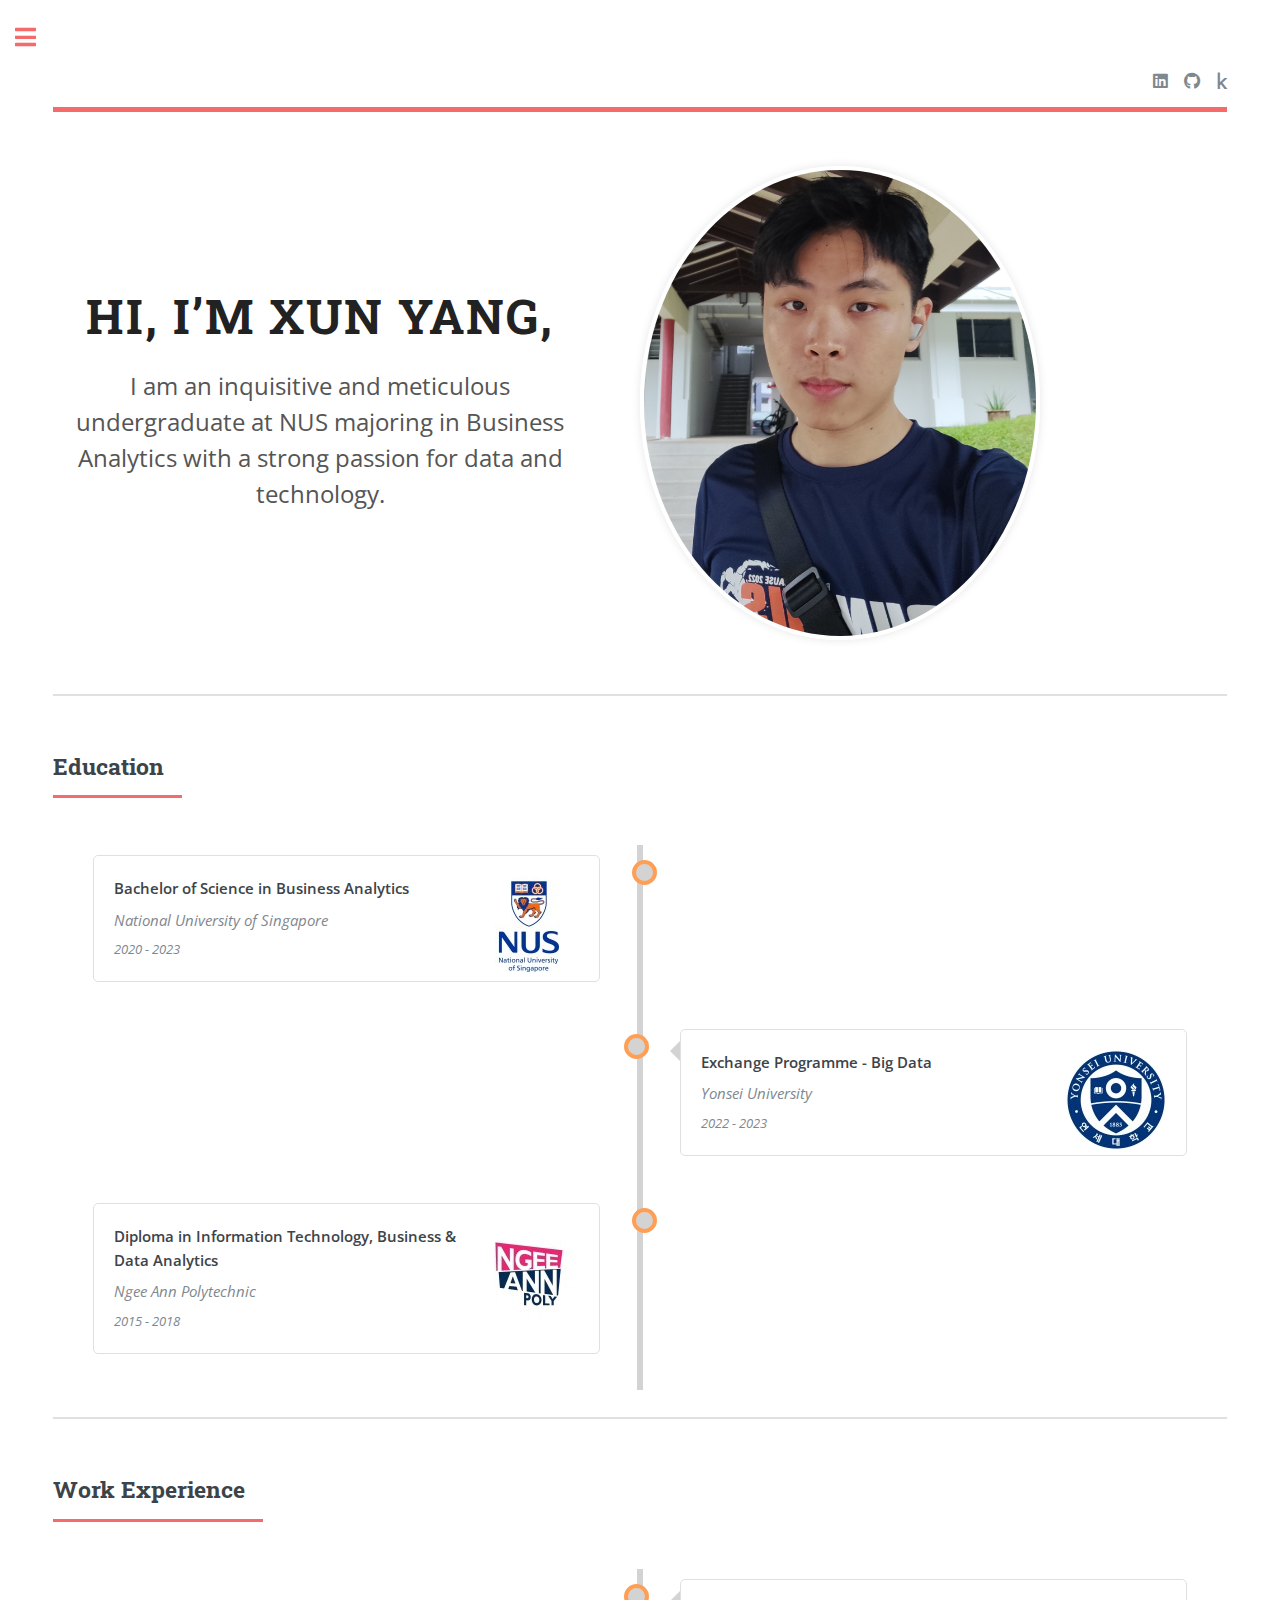
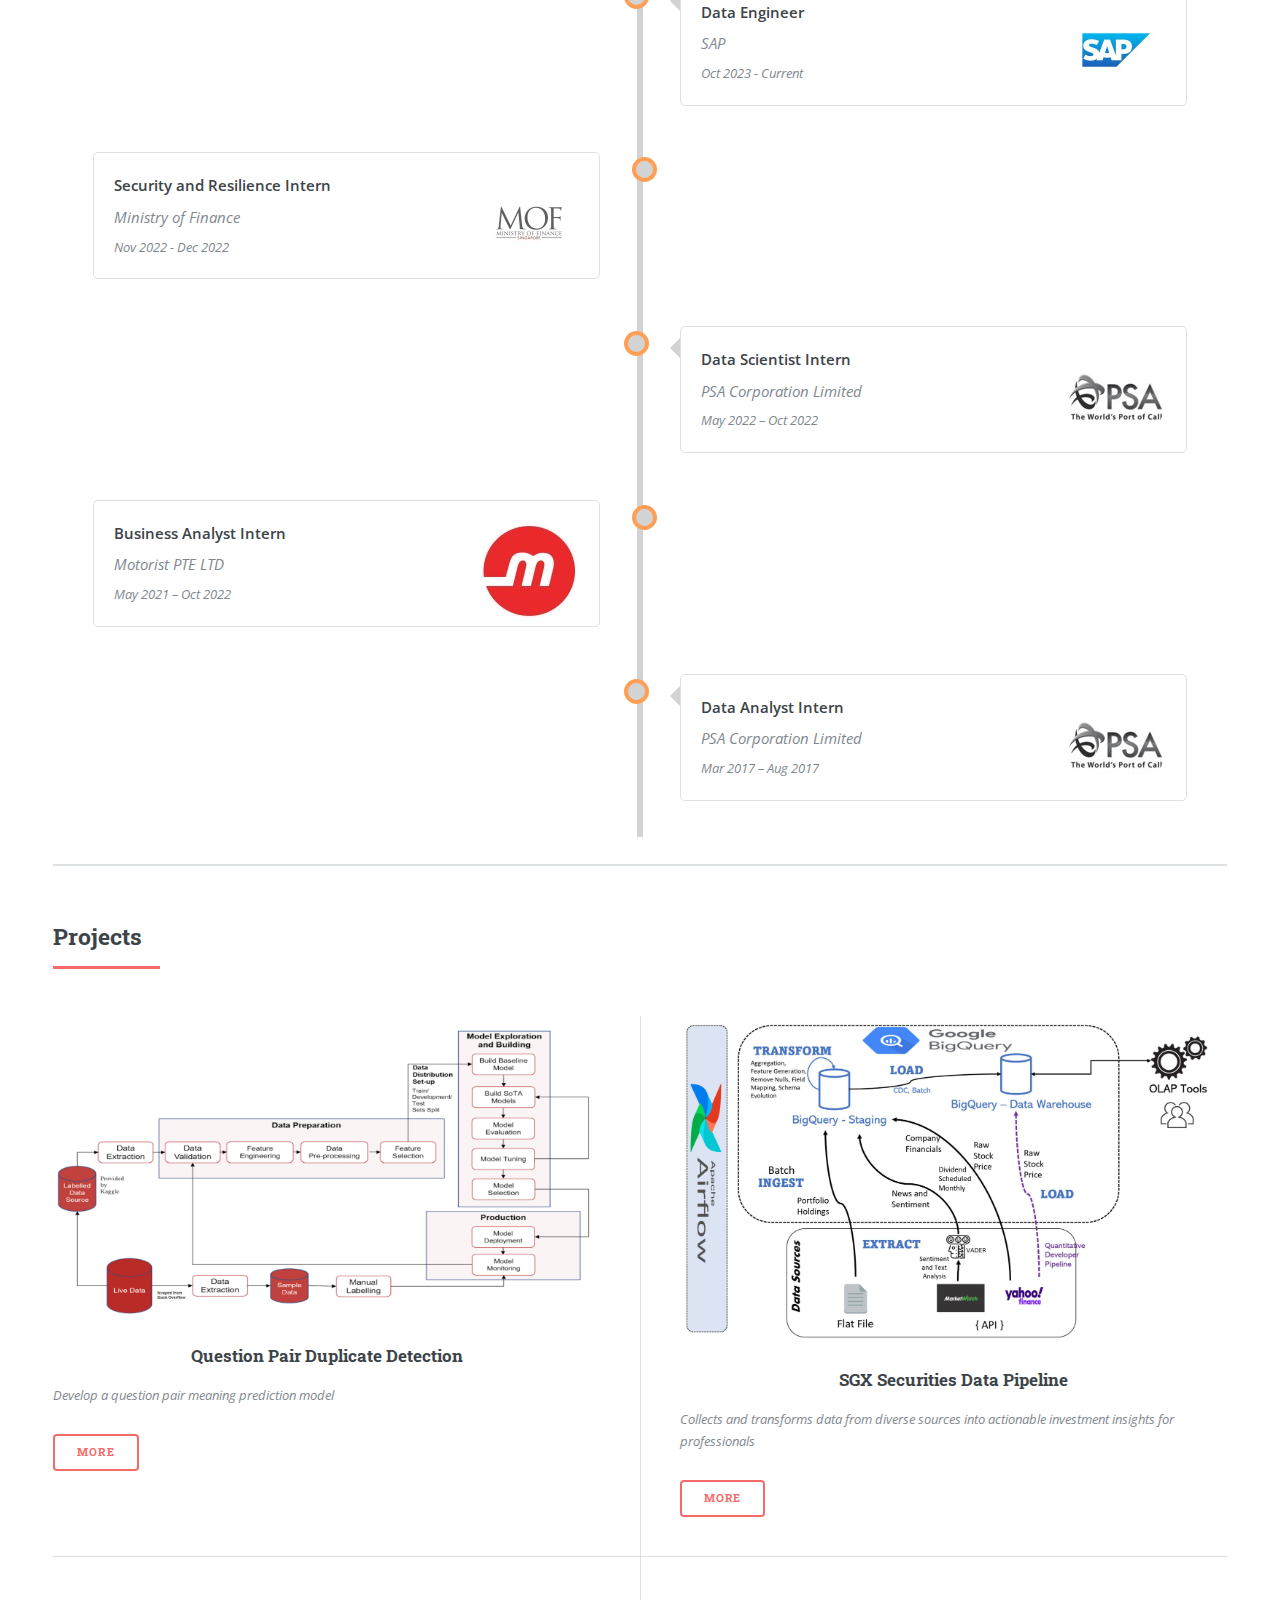
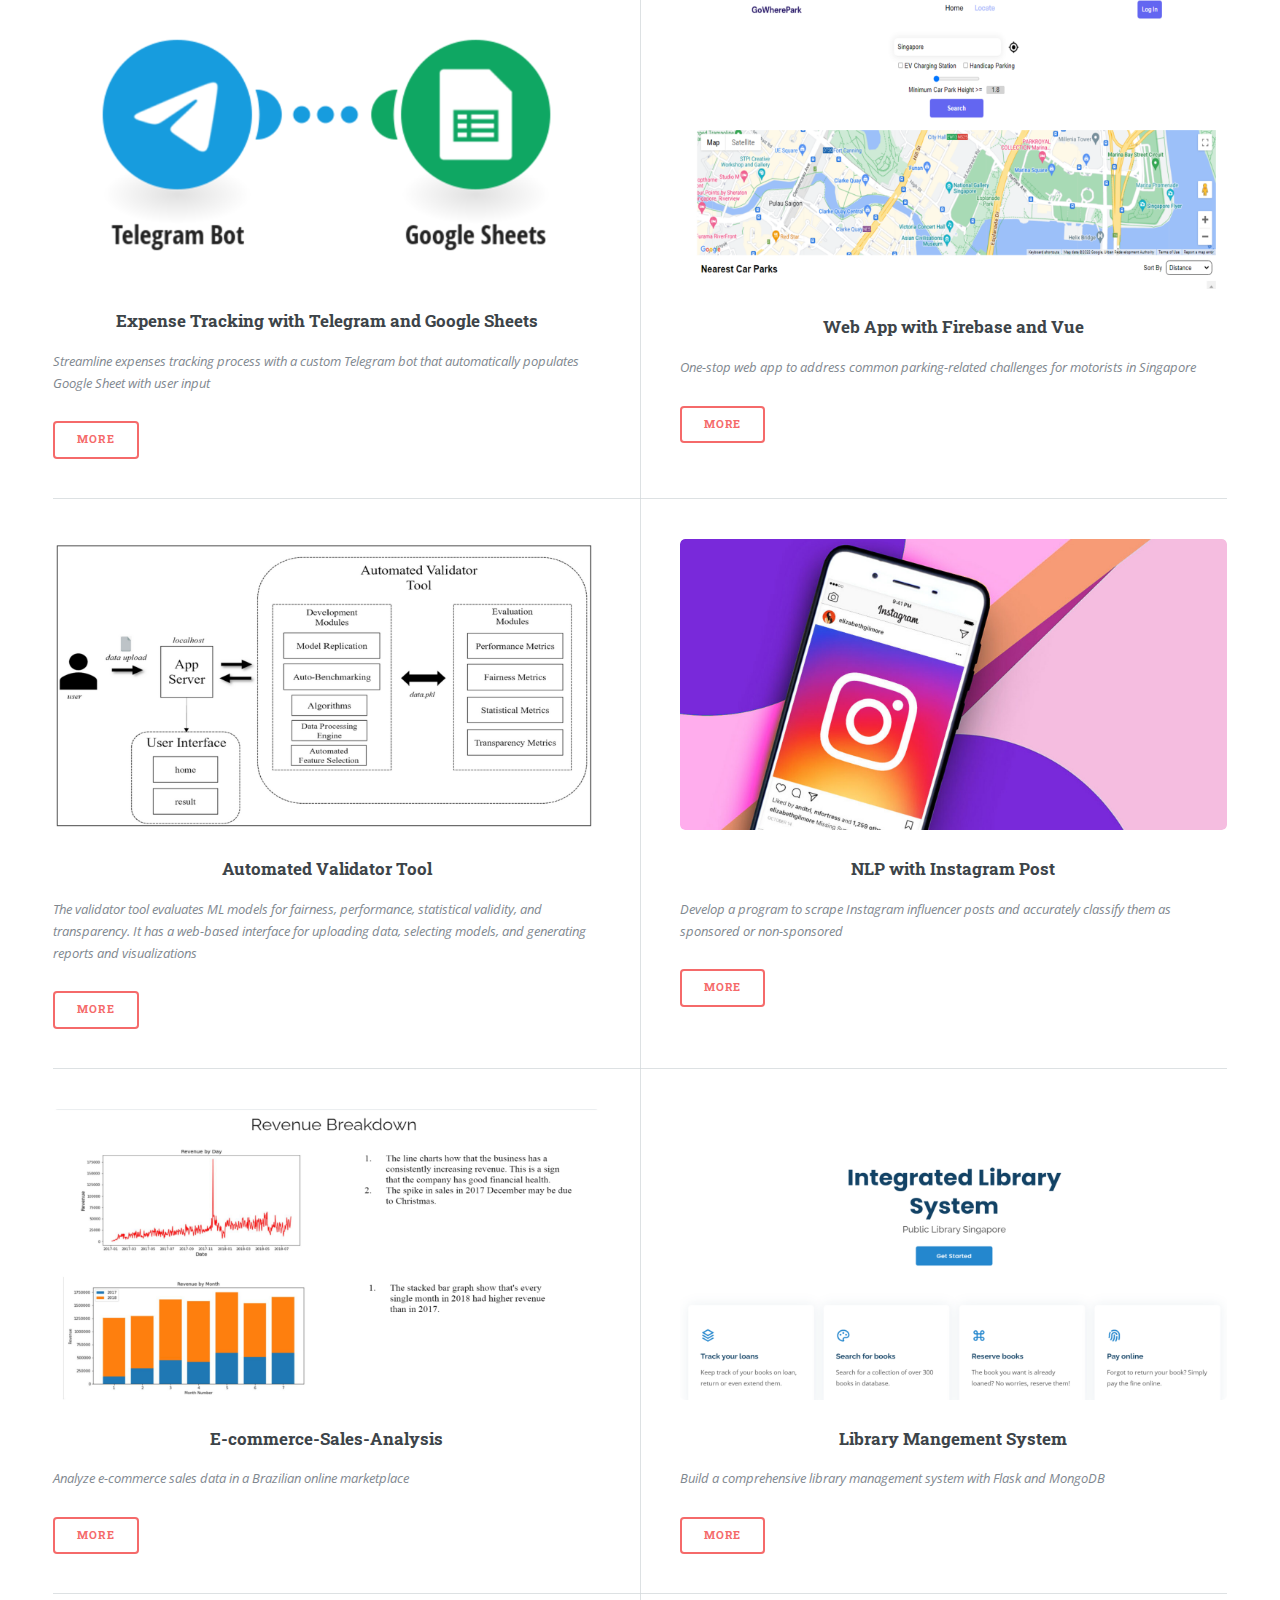
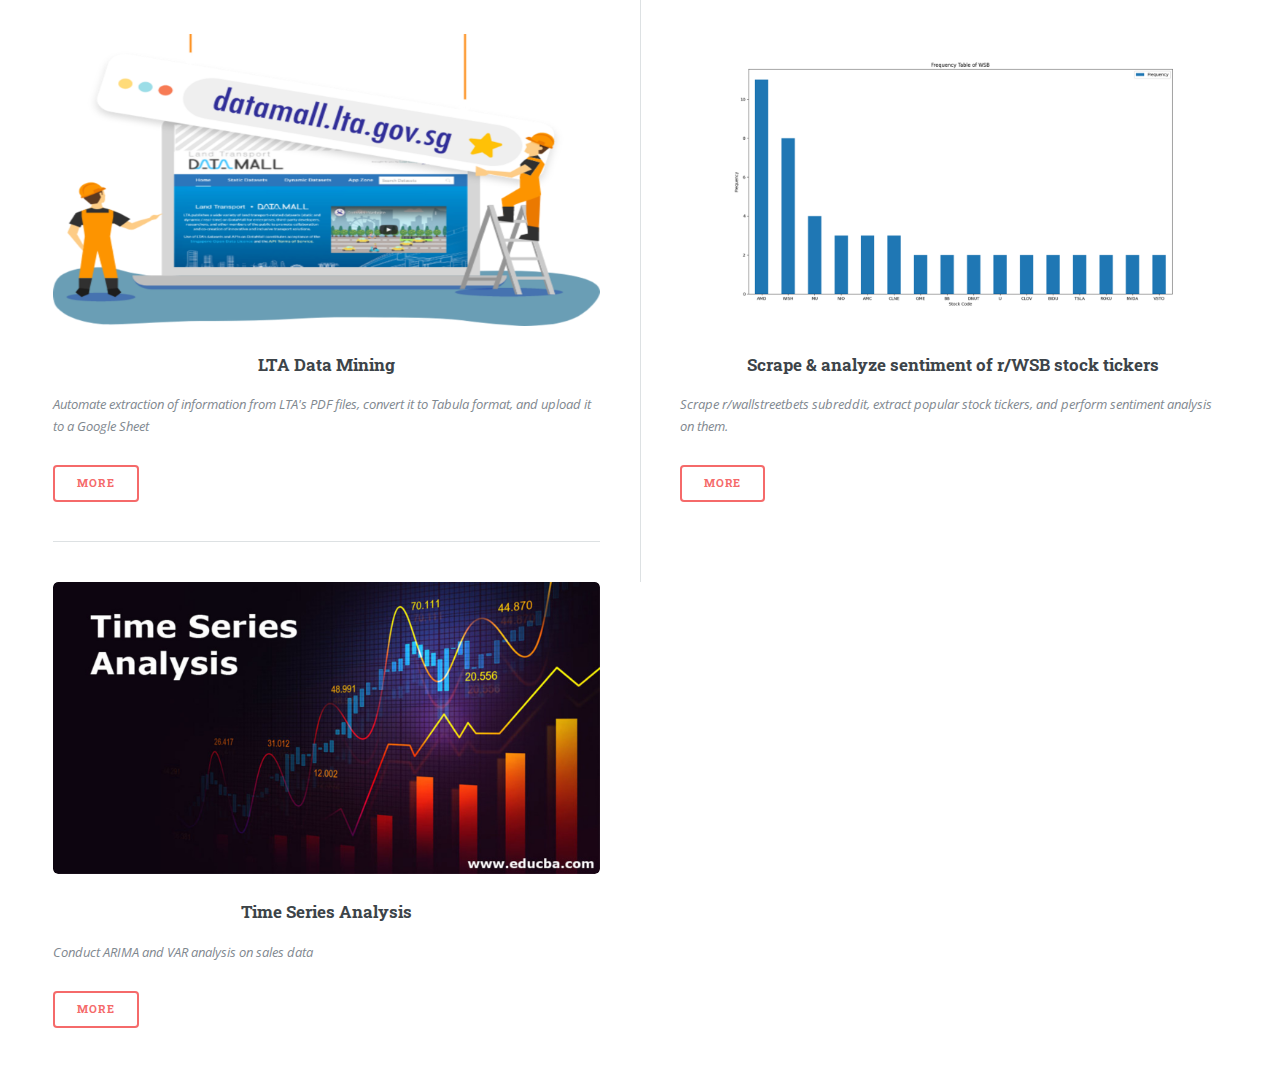
==== commit 8376e5b2: "Edited Index.html" ====
--- a/index.html
+++ b/index.html
@@ -74,6 +74,9 @@
 									</div>
 								  </div>
 								</div>
+
+
+								
 							  </section>
 							  
 							  <section>
@@ -81,6 +84,17 @@
 								  <h2>Work Experience</h2>
 								</header>
 								<div class="timeline">
+									<div class="container right">
+										<div class="box">
+										  <div class="box-content">
+											<img src="images/sap.jpg" alt="SAP" style="float: right; margin: 0 0 1em 1em; width: 100px; height: 100px; border-radius: 50%;">
+											<p style="font-size: 1.1em; margin-bottom: 0.5em;"><strong>Data Engineer</strong></p>
+											<p style="font-size: 1.1em; margin-bottom: 0.5em;"><em>SAP</em></p>
+											<p style="font-size: 1em; margin-bottom: 0;"><em>Oct 2023 - Current</em></p>
+										  </div>
+										</div>
+									  </div>
+
 								  <div class="container left">
 									<div class="box">
 									  <div class="box-content">
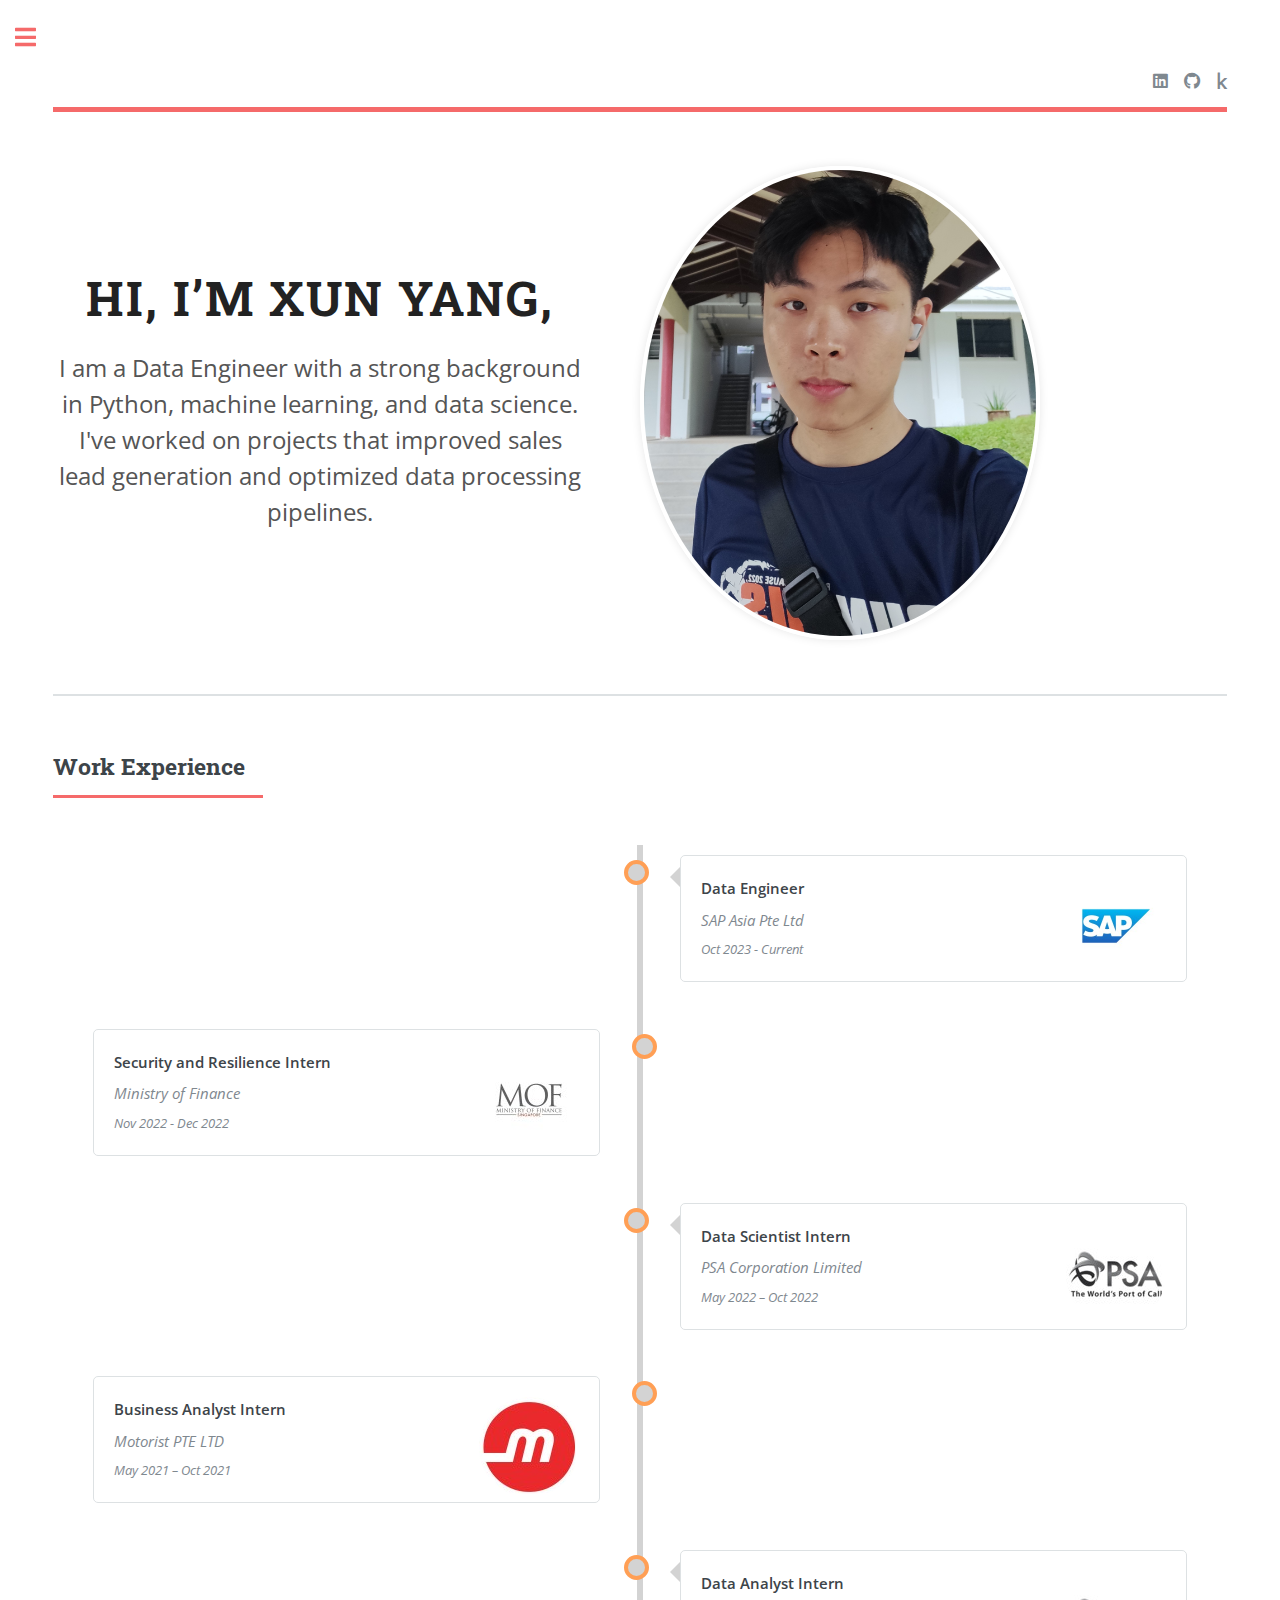
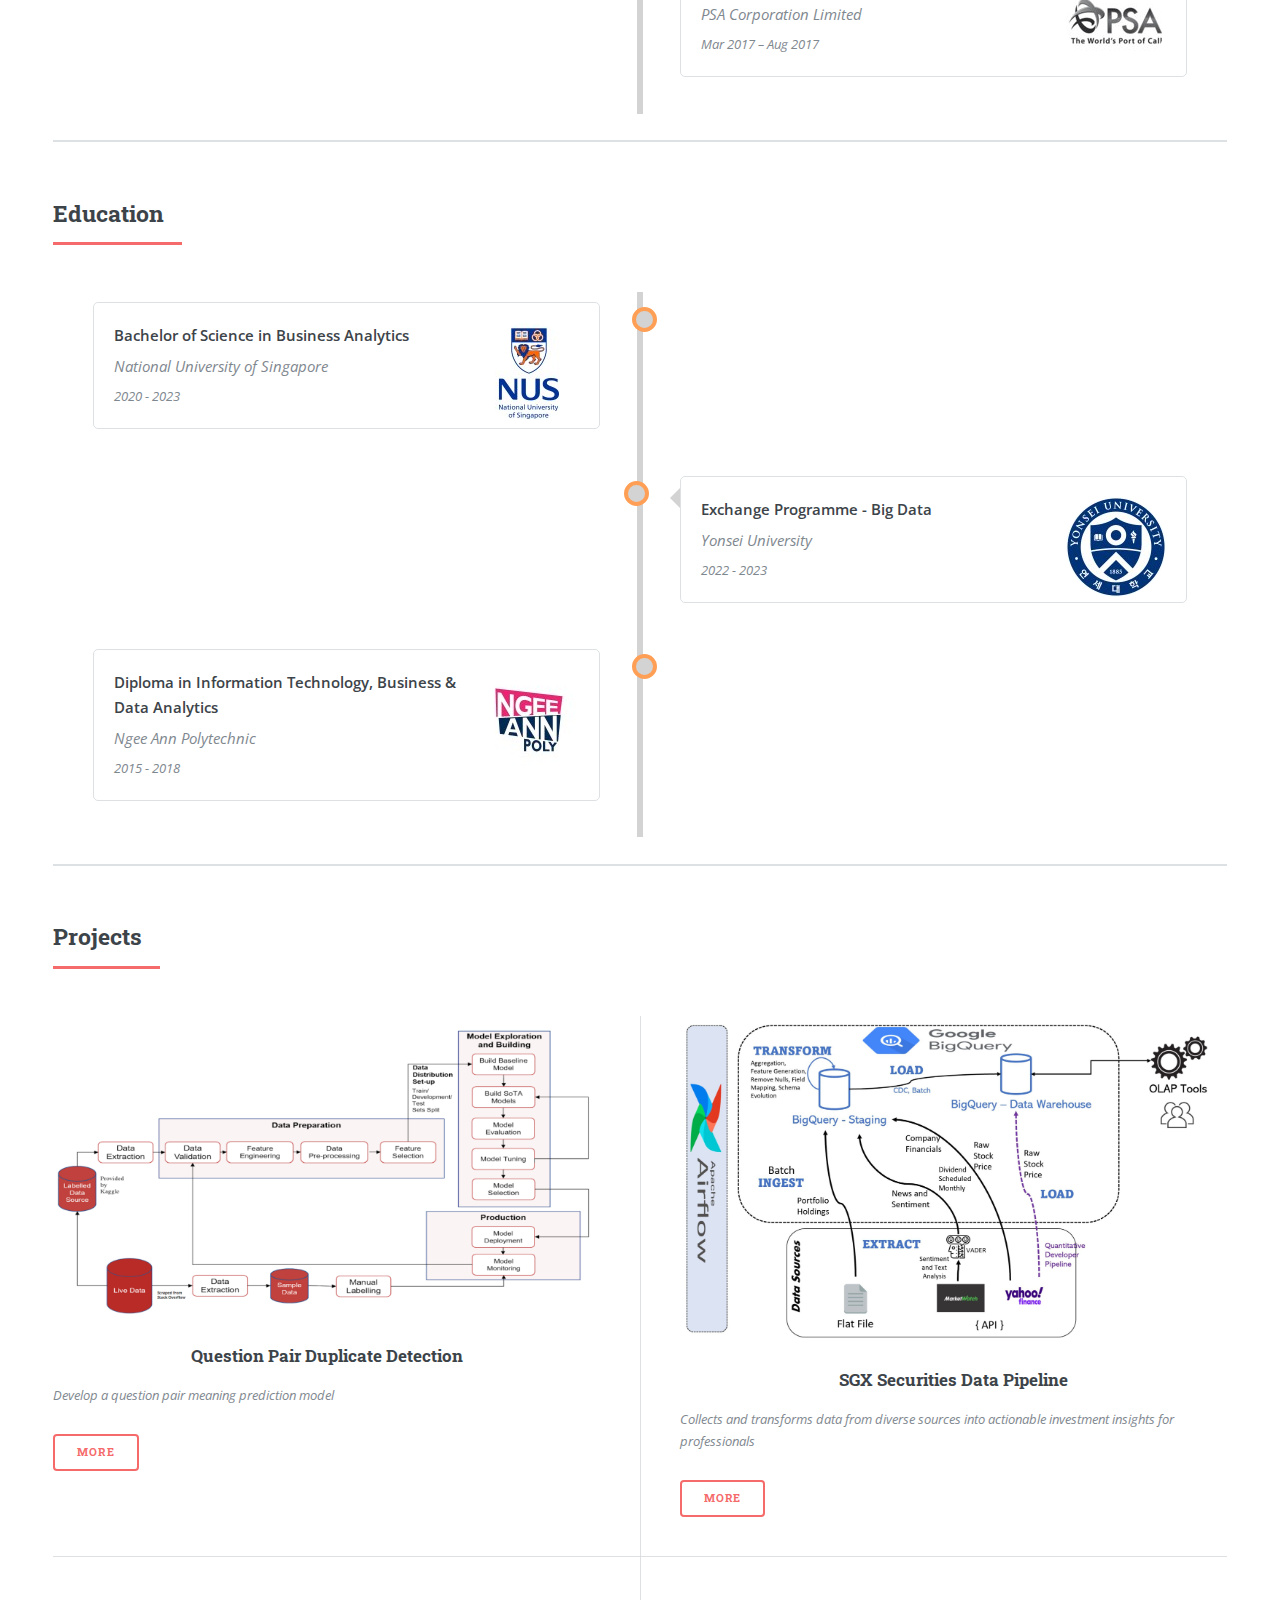
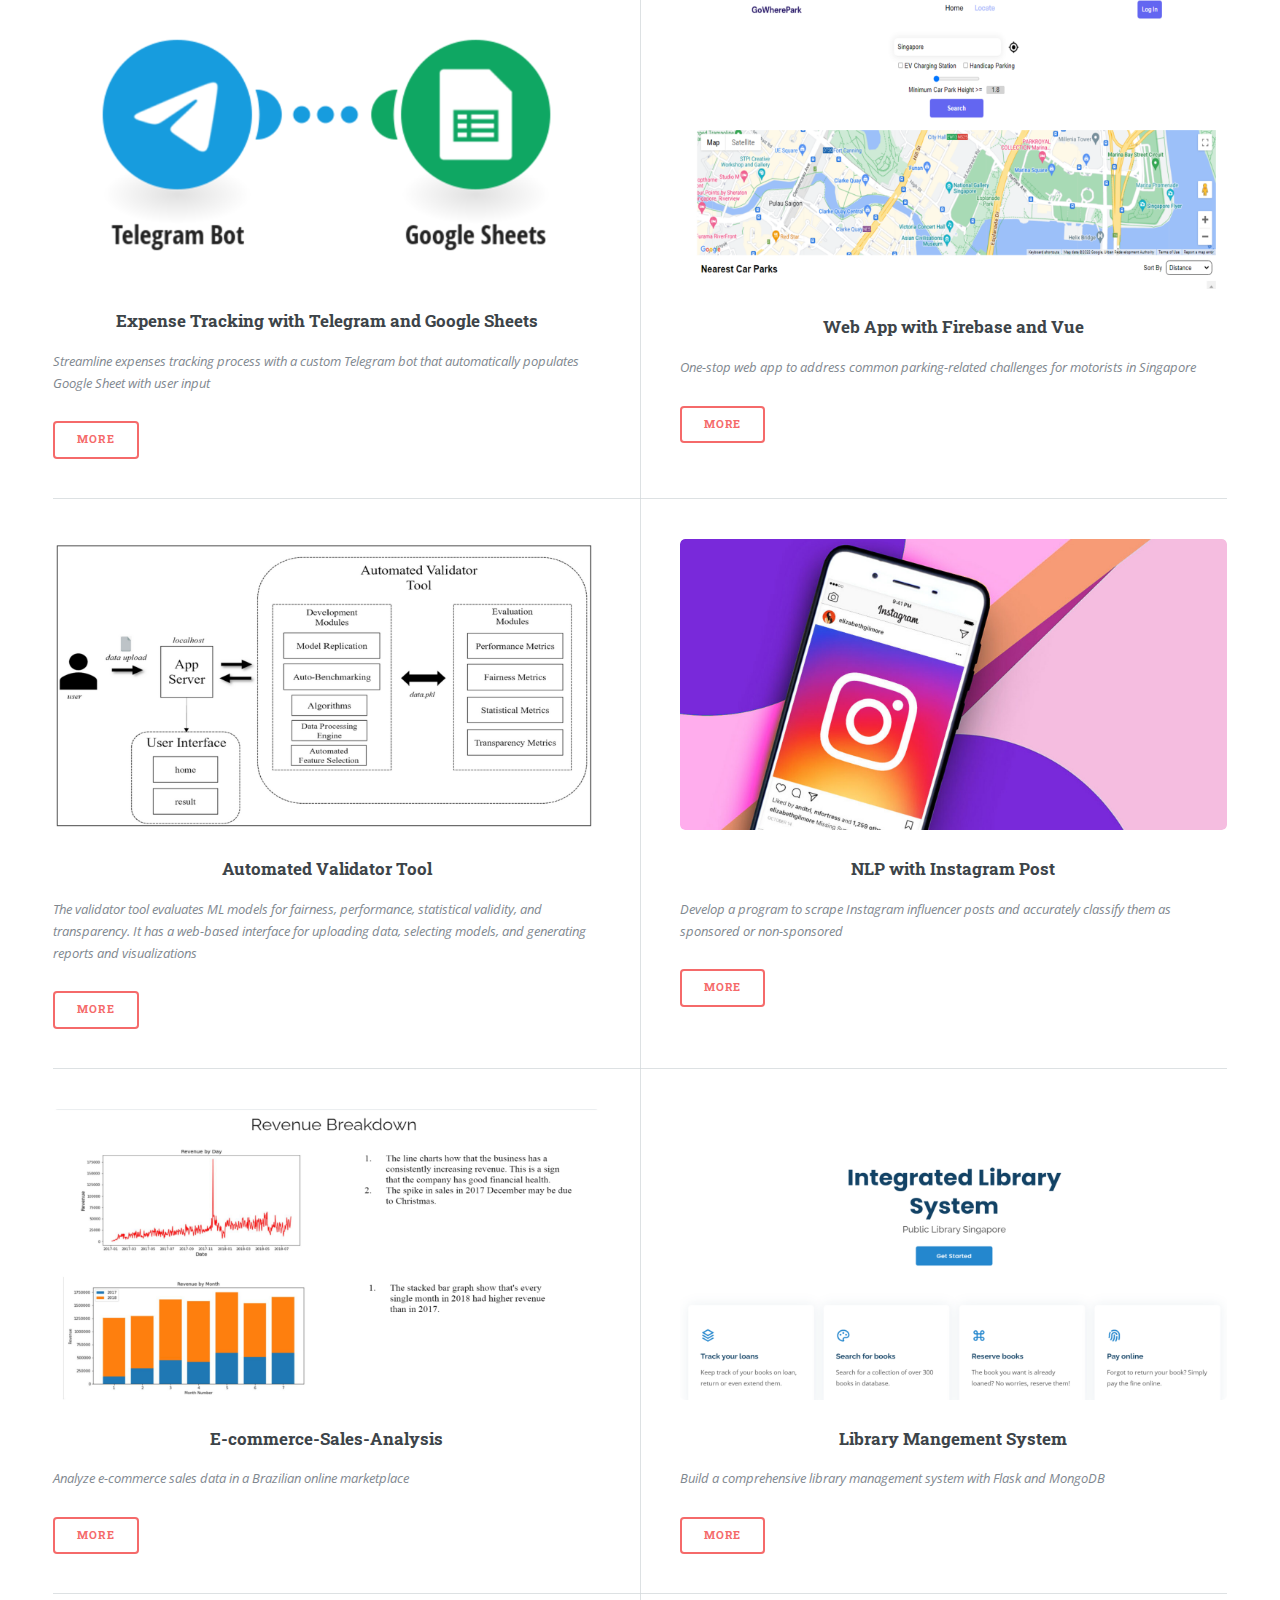
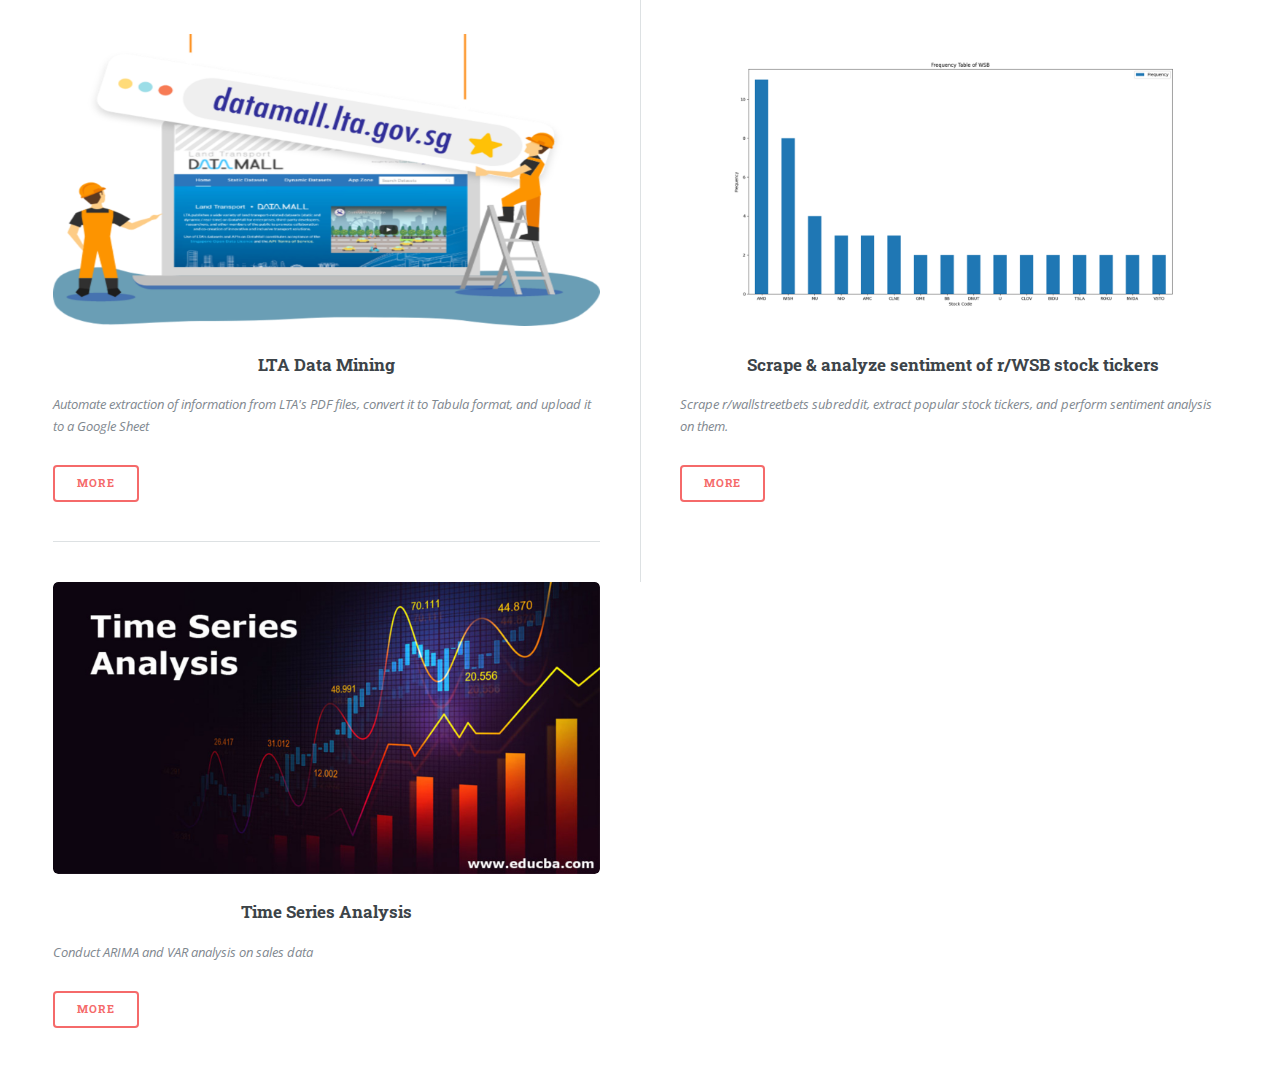
==== commit 86c83bdc: "update" ====
--- a/index.html
+++ b/index.html
@@ -30,55 +30,14 @@
 							<section id="banner">
 								<div class="content">
 								  <h1>Hi, I’m Xun Yang,</h1>
-								  <p>I am an inquisitive and meticulous undergraduate at NUS majoring in Business Analytics with a strong passion for data and technology.</p>
+								  <p>I am a Data Engineer with a strong background in Python, machine learning, and data science. I've worked on projects that improved sales lead generation and optimized data processing pipelines.</p>
 								</div>
 								<div class="image">
 								  <img src="images/Xun Yang.jpg" alt="Photo of Xun Yang">
 								</div>
 							  </section>
 
-							<!-- Section -->
-							<section>
-								<header class="major">
-								  <h2>Education</h2>
-								</header>
-								<div class="timeline">
-								  <div class="container left">
-									<div class="box">
-									  <div class="box-content">
-										<img src="images/nus.jpg" alt="National University of Singapore" style="float: right; margin: 0 0 1em 1em; width: 100px; height: 100px; border-radius: 50%;">
-										<p style="font-size: 1.1em; margin-bottom: 0.5em;"><strong>Bachelor of Science in Business Analytics</strong></p>
-										<p style="font-size: 1.1em; margin-bottom: 0.5em;"><em>National University of Singapore</em></p>
-										<p style="font-size: 1em; margin-bottom: 0;"><em>2020 - 2023</em></p>
-									  </div>
-									</div>
-								  </div>
-								  <div class="container right">
-									<div class="box">
-									  <div class="box-content">
-										<img src="images/yonsei.jpg" alt="Yonsei University" style="float: right; margin: 0 0 1em 1em; width: 100px; height: 100px; border-radius: 50%;">
-										<p style="font-size: 1.1em; margin-bottom: 0.5em;"><strong>Exchange Programme - Big Data</strong></p>
-										<p style="font-size: 1.1em; margin-bottom: 0.5em;"><em>Yonsei University</em></p>
-										<p style="font-size: 1em; margin-bottom: 0;"><em>2022 - 2023</em></p>
-									  </div>
-									</div>
-								  </div>
-								  <div class="container left">
-									<div class="box">
-									  <div class="box-content">
-										<img src="images/np.jpg" alt="Ngee Ann Polytechnic" style="float: right; margin: 0 0 1em 1em; width: 100px; height: 100px; border-radius: 50%;">
-										<p style="font-size: 1.1em; margin-bottom: 0.5em;"><strong>Diploma in Information Technology, Business &amp; Data Analytics</strong></p>
-										<p style="font-size: 1.1em; margin-bottom: 0.5em;"><em>Ngee Ann Polytechnic</em></p>
-										<p style="font-size: 1em; margin-bottom: 0;"><em>2015 - 2018</em></p>
-									  </div>
-									</div>
-								  </div>
-								</div>
-
-
-								
-							  </section>
-							  
+							<!-- Section -->	  
 							  <section>
 								<header class="major">
 								  <h2>Work Experience</h2>
@@ -89,7 +48,7 @@
 										  <div class="box-content">
 											<img src="images/sap.jpg" alt="SAP" style="float: right; margin: 0 0 1em 1em; width: 100px; height: 100px; border-radius: 50%;">
 											<p style="font-size: 1.1em; margin-bottom: 0.5em;"><strong>Data Engineer</strong></p>
-											<p style="font-size: 1.1em; margin-bottom: 0.5em;"><em>SAP</em></p>
+											<p style="font-size: 1.1em; margin-bottom: 0.5em;"><em>SAP Asia Pte Ltd</em></p>
 											<p style="font-size: 1em; margin-bottom: 0;"><em>Oct 2023 - Current</em></p>
 										  </div>
 										</div>
@@ -121,7 +80,7 @@
 										<img src="images/motorist.jpg" alt="Motorist" style="float: right; margin: 0 0 1em 1em; width: 100px; height: 100px; border-radius: 50%;">
 										<p style="font-size: 1.1em; margin-bottom: 0.5em;"><strong>Business Analyst Intern</strong></p>
 										<p style="font-size: 1.1em; margin-bottom: 0.5em;"><em>Motorist PTE LTD</em></p>
-										<p style="font-size: 1em; margin-bottom: 0;"><em>May 2021 – Oct 2022</em></p>
+										<p style="font-size: 1em; margin-bottom: 0;"><em>May 2021 – Oct 2021</em></p>
 									  </div>
 									</div>
 								  </div>
@@ -135,13 +94,47 @@
 									  </div>
 									</div>
 								  </div>
-
-
-
-
 								</div>
 							  </section>
 							  
+							  <section>
+								<header class="major">
+								  <h2>Education</h2>
+								</header>
+								<div class="timeline">
+								  <div class="container left">
+									<div class="box">
+									  <div class="box-content">
+										<img src="images/nus.jpg" alt="National University of Singapore" style="float: right; margin: 0 0 1em 1em; width: 100px; height: 100px; border-radius: 50%;">
+										<p style="font-size: 1.1em; margin-bottom: 0.5em;"><strong>Bachelor of Science in Business Analytics</strong></p>
+										<p style="font-size: 1.1em; margin-bottom: 0.5em;"><em>National University of Singapore</em></p>
+										<p style="font-size: 1em; margin-bottom: 0;"><em>2020 - 2023</em></p>
+									  </div>
+									</div>
+								  </div>
+								  <div class="container right">
+									<div class="box">
+									  <div class="box-content">
+										<img src="images/yonsei.jpg" alt="Yonsei University" style="float: right; margin: 0 0 1em 1em; width: 100px; height: 100px; border-radius: 50%;">
+										<p style="font-size: 1.1em; margin-bottom: 0.5em;"><strong>Exchange Programme - Big Data</strong></p>
+										<p style="font-size: 1.1em; margin-bottom: 0.5em;"><em>Yonsei University</em></p>
+										<p style="font-size: 1em; margin-bottom: 0;"><em>2022 - 2023</em></p>
+									  </div>
+									</div>
+								  </div>
+								  <div class="container left">
+									<div class="box">
+									  <div class="box-content">
+										<img src="images/np.jpg" alt="Ngee Ann Polytechnic" style="float: right; margin: 0 0 1em 1em; width: 100px; height: 100px; border-radius: 50%;">
+										<p style="font-size: 1.1em; margin-bottom: 0.5em;"><strong>Diploma in Information Technology, Business &amp; Data Analytics</strong></p>
+										<p style="font-size: 1.1em; margin-bottom: 0.5em;"><em>Ngee Ann Polytechnic</em></p>
+										<p style="font-size: 1em; margin-bottom: 0;"><em>2015 - 2018</em></p>
+									  </div>
+									</div>
+								  </div>
+								</div>
+							  </section>
+
 							  <section>
 								<header class="major">
 									<h2>Projects</h2>
